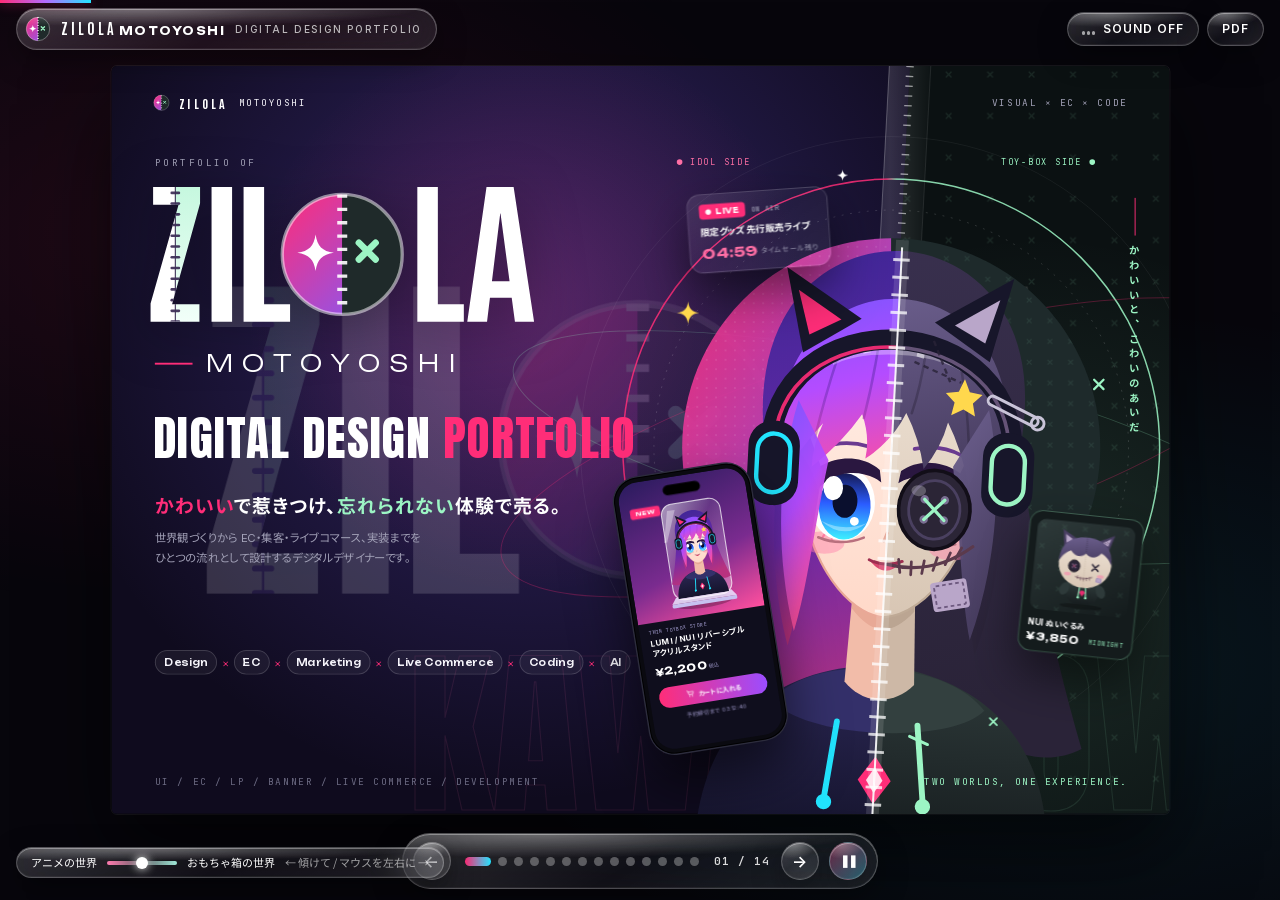
==== index.html @ fa9a13a1 "Publish portfolio site" ====
<!doctype html><html lang="ja"><head><meta charset="utf-8">
<meta name="viewport" content="width=device-width,initial-scale=1,viewport-fit=cover">
<title>ZILOLA MOTOYOSHI — DIGITAL DESIGN PORTFOLIO</title>
<meta name="description" content="ZILOLA MOTOYOSHI — Design × EC × Marketing × Live Commerce × Coding × AI">
<meta name="theme-color" content="#07060c">
<link rel="icon" href="data:image/svg+xml,%3Csvg xmlns='http://www.w3.org/2000/svg' viewBox='0 0 32 32'%3E%3Crect width='32' height='32' rx='8' fill='%2307060c'/%3E%3Cpath d='M0 32L32 0V32Z' fill='%2322e4ff' opacity='.5'/%3E%3Ccircle cx='16' cy='16' r='7' fill='%23ff2d78'/%3E%3C/svg%3E">
<link rel="stylesheet" href="pages.css"><link rel="stylesheet" href="app.css">
</head><body><svg width="0" height="0" style="position:absolute;width:0;height:0" aria-hidden="true">
<defs>
  <linearGradient id="gHair" x1="0" y1="0" x2=".35" y2="1"><stop offset="0" stop-color="#7A55FF"/><stop offset=".5" stop-color="#B44CFF"/><stop offset="1" stop-color="#FF4F9E"/></linearGradient>
  <linearGradient id="gHairDark" x1="0" y1="0" x2=".2" y2="1"><stop offset="0" stop-color="#3B2595"/><stop offset=".6" stop-color="#6A2AA8"/><stop offset="1" stop-color="#B8327F"/></linearGradient>
  <linearGradient id="gHairB" x1="0" y1="0" x2=".35" y2="1"><stop offset="0" stop-color="#1FD6FF"/><stop offset=".55" stop-color="#2E8BFF"/><stop offset="1" stop-color="#5B4CFF"/></linearGradient>
  <linearGradient id="gHairBDark" x1="0" y1="0" x2=".2" y2="1"><stop offset="0" stop-color="#0E5C9E"/><stop offset=".6" stop-color="#1E3F9E"/><stop offset="1" stop-color="#3A2B8F"/></linearGradient>
  <linearGradient id="gSkin" x1="0" y1="0" x2="0" y2="1"><stop offset="0" stop-color="#FFF0E8"/><stop offset="1" stop-color="#FFD9C9"/></linearGradient>
  <linearGradient id="gIris" x1="0" y1="0" x2="0" y2="1"><stop offset="0" stop-color="#151A55"/><stop offset=".45" stop-color="#2B5CFF"/><stop offset="1" stop-color="#3CF0FF"/></linearGradient>
  <linearGradient id="gIrisB" x1="0" y1="0" x2="0" y2="1"><stop offset="0" stop-color="#4A0F3A"/><stop offset=".45" stop-color="#E0287A"/><stop offset="1" stop-color="#FFB0D0"/></linearGradient>
  <linearGradient id="gHood" x1="0" y1="0" x2="0" y2="1"><stop offset="0" stop-color="#2C2856"/><stop offset="1" stop-color="#15142C"/></linearGradient>
  <linearGradient id="gHoodB" x1="0" y1="0" x2="0" y2="1"><stop offset="0" stop-color="#F4F2FF"/><stop offset="1" stop-color="#C9C4EC"/></linearGradient>
  <linearGradient id="gPC" x1="0" y1="0" x2="1" y2="1"><stop offset="0" stop-color="#FF2D78"/><stop offset=".5" stop-color="#9B4DFF"/><stop offset="1" stop-color="#22E5FF"/></linearGradient>
  <linearGradient id="gPV" x1="0" y1="0" x2="1" y2="1"><stop offset="0" stop-color="#FF2D78"/><stop offset="1" stop-color="#7B5CFF"/></linearGradient>
  <linearGradient id="gAcryl" x1="0" y1="0" x2="1" y2="1"><stop offset="0" stop-color="#ffffff" stop-opacity=".55"/><stop offset=".45" stop-color="#ffffff" stop-opacity=".08"/><stop offset="1" stop-color="#ffffff" stop-opacity=".3"/></linearGradient>
  <radialGradient id="gGlowP"><stop offset="0" stop-color="#FF2D78" stop-opacity=".9"/><stop offset="1" stop-color="#FF2D78" stop-opacity="0"/></radialGradient>
  <radialGradient id="gGlowC"><stop offset="0" stop-color="#22E5FF" stop-opacity=".8"/><stop offset="1" stop-color="#22E5FF" stop-opacity="0"/></radialGradient>
  <radialGradient id="gGlowV"><stop offset="0" stop-color="#7B5CFF" stop-opacity=".9"/><stop offset="1" stop-color="#7B5CFF" stop-opacity="0"/></radialGradient>
  <radialGradient id="gPipo" cx=".35" cy=".3" r=".8"><stop offset="0" stop-color="#FFFFFF"/><stop offset=".6" stop-color="#E9E4FF"/><stop offset="1" stop-color="#B7AEF0"/></radialGradient>
  <pattern id="ptGrid" width="40" height="40" patternUnits="userSpaceOnUse"><path d="M40 0H0V40" fill="none" stroke="#fff" stroke-opacity=".05" stroke-width="1"/></pattern>
  <pattern id="ptDots" width="10" height="10" patternUnits="userSpaceOnUse"><circle cx="2" cy="2" r="1.1" fill="#fff" fill-opacity=".18"/></pattern>
  <pattern id="ptDotsP" width="9" height="9" patternUnits="userSpaceOnUse"><circle cx="2" cy="2" r="1.3" fill="#FF2D78" fill-opacity=".55"/></pattern>
  <pattern id="ptStripe" width="10" height="10" patternUnits="userSpaceOnUse" patternTransform="rotate(45)"><rect width="4" height="10" fill="#FFD84D" fill-opacity=".08"/></pattern>

  <linearGradient id="gHairP" x1="0" y1="0" x2=".3" y2="1"><stop offset="0" stop-color="#6E6190"/><stop offset="1" stop-color="#4A3F63"/></linearGradient>
  <linearGradient id="gHairPD" x1="0" y1="0" x2=".2" y2="1"><stop offset="0" stop-color="#3A3150"/><stop offset="1" stop-color="#2A2338"/></linearGradient>
  <linearGradient id="gSkinP" x1="0" y1="0" x2="0" y2="1"><stop offset="0" stop-color="#EFE3D6"/><stop offset="1" stop-color="#D8C6B4"/></linearGradient>
  <linearGradient id="gHoodP" x1="0" y1="0" x2="0" y2="1"><stop offset="0" stop-color="#2E3A3A"/><stop offset="1" stop-color="#171D1F"/></linearGradient>
  <linearGradient id="gBox" x1="0" y1="0" x2="1" y2="1"><stop offset="0" stop-color="#1C2A2B"/><stop offset="1" stop-color="#0E1213"/></linearGradient>
  <linearGradient id="gMint" x1="0" y1="0" x2="1" y2="1"><stop offset="0" stop-color="#9CF5C4"/><stop offset="1" stop-color="#22E5FF"/></linearGradient>
  <linearGradient id="gGlass" x1="0" y1="0" x2="1" y2="0"><stop offset="0" stop-color="#fff" stop-opacity=".02"/><stop offset=".45" stop-color="#fff" stop-opacity=".14"/><stop offset=".55" stop-color="#fff" stop-opacity=".2"/><stop offset="1" stop-color="#fff" stop-opacity=".03"/></linearGradient>
  <radialGradient id="gGlowM"><stop offset="0" stop-color="#9CF5C4" stop-opacity=".7"/><stop offset="1" stop-color="#9CF5C4" stop-opacity="0"/></radialGradient>
  <pattern id="ptStitch" width="22" height="22" patternUnits="userSpaceOnUse"><path d="M4 4l5 5M9 4l-5 5" stroke="#9CF5C4" stroke-opacity=".09" stroke-width="1.2"/></pattern>
  <pattern id="ptStitchL" width="44" height="44" patternUnits="userSpaceOnUse"><path d="M6 6l6 6M12 6l-6 6" stroke="#9CF5C4" stroke-opacity=".1" stroke-width="1.3"/></pattern>
  <pattern id="ptHeart" width="26" height="26" patternUnits="userSpaceOnUse"><path d="M13 19s-5-3.2-5-6.8A2.7 2.7 0 0 1 13 10.5a2.7 2.7 0 0 1 5 1.7C18 15.8 13 19 13 19z" fill="#FF6FA5" fill-opacity=".12"/></pattern>
  <clipPath id="cpL"><rect x="-10" y="-10" width="160" height="380"/></clipPath>
  <clipPath id="cpR"><rect x="150" y="-10" width="160" height="380"/></clipPath>
</defs>

<!-- ORIGINAL CHARACTER: LUMI (bust) -->
<symbol id="lumi" viewBox="0 0 300 360">
  <path fill="var(--hairD,url(#gHairDark))" d="M80,140 C70,66 114,36 150,36 C186,36 230,66 220,140 C230,198 244,250 262,302 C242,314 214,306 204,288 L96,288 C86,306 58,314 38,302 C56,250 70,198 80,140Z"/>
  <path fill="var(--hood,url(#gHood))" d="M54,360 C56,300 92,266 150,262 C208,266 244,300 246,360Z"/>
  <path fill="var(--hood2,#34306A)" d="M92,284 C110,304 190,304 208,284 C198,272 178,264 150,264 C122,264 102,272 92,284Z"/>
  <path fill="var(--neck,#F2BCA9)" d="M133,222 L167,222 L169,272 C158,284 142,284 131,272Z"/>
  <path fill="var(--neck2,#E8A996)" d="M133,232 C145,246 155,246 167,232 L167,226 L133,226Z"/>
  <path stroke="var(--acc,#22E5FF)" stroke-width="3.2" stroke-linecap="round" fill="none" d="M128,294 L123,336 M172,294 L177,336"/>
  <circle cx="123" cy="338" r="4.2" fill="var(--acc,#22E5FF)"/><circle cx="177" cy="338" r="4.2" fill="var(--acc,#22E5FF)"/>
  <path d="M150,312 l9,13 -9,13 -9,-13z" fill="#FF2D78"/><path d="M150,318 l4.5,7 -4.5,7 -4.5,-7z" fill="#fff" opacity=".85"/>
  <path fill="var(--skin,url(#gSkin))" stroke="var(--skinl,#E9A897)" stroke-width="1.2" d="M98,138 C98,196 126,234 150,236 C174,234 202,196 202,138 C202,98 180,78 150,78 C120,78 98,98 98,138Z"/>
  <ellipse cx="115" cy="197" rx="12" ry="6" fill="#FF7FA8" opacity=".45"/>
  <ellipse cx="185" cy="197" rx="12" ry="6" fill="#FF7FA8" opacity=".45"/>
  <path d="M115 194 l3 -5 M120 195 l3 -5 M180 194 l3 -5 M185 195 l3 -5" stroke="#FF5A8E" stroke-width="1.2" stroke-linecap="round" opacity=".6"/>
  <g id="lumiEye" transform="translate(125 175) scale(1.13) translate(-125 -175)">
    <ellipse cx="125" cy="175" rx="15.5" ry="18" fill="#fff"/>
    <ellipse cx="126" cy="176.5" rx="12.5" ry="16" fill="var(--iris,url(#gIris))"/>
    <ellipse cx="126" cy="174" rx="6" ry="8" fill="#0A0F2E"/>
    <path d="M115,184 Q126,193 137,184 Q126,189 115,184Z" fill="#fff" opacity=".35"/>
    <path fill="#2A1740" d="M105,168 C111,153 131,149 142,158 L143,164 C133,157 117,159 110,173 Z"/>
    <path fill="#2A1740" d="M108,167 L99,160 L104,170 Z"/>
    <path d="M114,192 Q125,196 136,191" stroke="#B9707E" stroke-width="1.2" fill="none" stroke-linecap="round"/>
    <path d="M113,149 Q124,144 136,147" stroke="#6A3A90" stroke-width="1.8" fill="none" stroke-linecap="round"/>
  </g>
  <use href="#lumiEye" transform="translate(300,0) scale(-1,1)"/>
  <ellipse cx="119.4" cy="167" rx="5.3" ry="6.6" fill="#fff"/><circle cx="131.8" cy="184.5" r="2.4" fill="#fff"/>
  <ellipse cx="169.4" cy="167" rx="5.3" ry="6.6" fill="#fff"/><circle cx="181.8" cy="184.5" r="2.4" fill="#fff"/>
  <path d="M150,190 l-1.6,4.5" stroke="#E2A08F" stroke-width="1.6" stroke-linecap="round"/>
  <path d="M141,205 Q150,216 159,205 Q150,209 141,205Z" fill="#D9486E"/>
  <path d="M141,205 Q150,209 159,205" stroke="#9E2E50" stroke-width="1.6" fill="none" stroke-linecap="round"/>
  <path fill="var(--hairD,url(#gHairDark))" d="M96,118 C84,160 86,214 99,254 C105,228 109,194 113,158 Z"/>
  <path fill="var(--hairD,url(#gHairDark))" d="M204,118 C216,160 214,214 201,254 C195,228 191,194 187,158 Z"/>
  <path fill="var(--hair,url(#gHair))" d="M91,164 C78,98 112,63 150,62 C190,62 224,98 209,164 Q204,146 198,136 Q199,150 193,162 Q188,142 180,128 Q177,142 168,154 Q165,138 157,124 Q150,140 136,150 Q138,138 133,126 Q123,142 107,156 Q107,144 112,132 Q100,146 91,164Z"/>
  <path d="M118,96 Q112,118 108,140 M140,88 Q138,108 134,128 M166,90 Q164,110 160,124 M186,100 Q190,118 192,140" stroke="var(--hairD,url(#gHairDark))" stroke-width="1.4" fill="none" opacity=".45" stroke-linecap="round"/>
  <path fill="var(--hair,url(#gHair))" d="M98,120 C88,160 90,206 102,246 C108,222 110,190 116,152 Z" opacity=".95"/>
  <path fill="var(--hair,url(#gHair))" d="M202,120 C212,160 210,206 198,246 C192,222 190,190 184,152 Z" opacity=".95"/>
  <path fill="#fff" opacity=".32" d="M112,92 C128,80 172,80 190,94 L186,100 C170,90 132,90 116,100Z"/>
  <path fill="#fff" opacity=".5" d="M130,86 l4,-2 2,8 -4,1z M162,85 l4,1 -1,8 -4,-1z"/>
  <path d="M84,152 C78,62 222,62 216,152" stroke="#17162A" stroke-width="11" fill="none" stroke-linecap="round"/>
  <path d="M86,150 C81,68 219,68 214,150" stroke="var(--band,#FF2D78)" stroke-width="2" fill="none" opacity=".9"/>
  <path d="M99,94 L88,48 L130,74 Z" fill="#17162A"/><path d="M102,84 L95,60 L119,75 Z" fill="var(--ear,#FF2D78)"/>
  <path d="M201,94 L212,48 L170,74 Z" fill="#17162A"/><path d="M198,84 L205,60 L181,75 Z" fill="var(--ear,#FF2D78)"/>
  <rect x="72" y="132" width="28" height="46" rx="13" fill="#17162A"/><rect x="77" y="139" width="18" height="32" rx="9" fill="none" stroke="var(--acc,#22E5FF)" stroke-width="2.4"/>
  <rect x="200" y="132" width="28" height="46" rx="13" fill="#17162A"/><rect x="205" y="139" width="18" height="32" rx="9" fill="none" stroke="var(--acc,#22E5FF)" stroke-width="2.4"/>
  <path d="M188,104 l3,7 7,1 -5,5 1.5,7 -6.5,-3.5 -6.5,3.5 1.5,-7 -5,-5 7,-1z" fill="#FFD84D"/>
</symbol>


<!-- TWO-FACED BRAND CHARACTER: idol half / plush half -->
<symbol id="plushbits" viewBox="0 0 300 360">
  <ellipse cx="175" cy="176" rx="19.5" ry="21.5" fill="#2B2536" stroke="#120E18" stroke-width="2"/>
  <ellipse cx="175" cy="176" rx="14" ry="16" fill="none" stroke="#4A4060" stroke-width="1.5"/>
  <circle cx="169.5" cy="170.5" r="2.3" fill="#7A6E92"/><circle cx="180.5" cy="170.5" r="2.3" fill="#7A6E92"/><circle cx="169.5" cy="181.5" r="2.3" fill="#7A6E92"/><circle cx="180.5" cy="181.5" r="2.3" fill="#7A6E92"/>
  <path d="M169.5,170.5 L180.5,181.5 M180.5,170.5 L169.5,181.5" stroke="#9CF5C4" stroke-width="1.8" stroke-linecap="round"/>
  <ellipse cx="166" cy="166" rx="4" ry="3" fill="#fff" opacity=".25"/>
  <path d="M151,207 Q176,212 197,195" stroke="#5B3A4C" stroke-width="1.8" fill="none" stroke-linecap="round"/>
  <path d="M157,204 l1,7 M164,205 l0,7 M171,204 l-1,7 M178,202 l-2,7 M185,199 l-2.5,6.5 M191,196 l-3,6" stroke="#5B3A4C" stroke-width="1.5" stroke-linecap="round"/>
  <g transform="rotate(-12 186 222)"><rect x="176" y="214" width="20" height="16" rx="2" fill="#B9A6C9"/><rect x="178" y="216" width="16" height="12" rx="1" fill="none" stroke="#6E5A80" stroke-width="1" stroke-dasharray="2 1.6"/></g>
  <path d="M160,96 l26,10 M170,84 l10,22" stroke="#2A2338" stroke-width="1.3" stroke-dasharray="3 2.4" opacity=".8"/>
  
  <g transform="rotate(24 214 120)"><rect x="200" y="117" width="30" height="5" rx="2.5" fill="none" stroke="#C9C4D8" stroke-width="1.6"/><circle cx="230" cy="119.5" r="3.5" fill="none" stroke="#C9C4D8" stroke-width="1.6"/></g>
  <path d="M168,300 l10,4 M172,296 l2,12" stroke="#9CF5C4" stroke-width="1.6" stroke-linecap="round"/>
</symbol>
<symbol id="twin" viewBox="0 0 300 360">
  <g clip-path="url(#cpL)"><use href="#lumi" width="300" height="360"/></g>
  <g clip-path="url(#cpR)"><use href="#lumi" width="300" height="360" style="--hair:url(#gHairP);--hairD:url(#gHairPD);--skin:url(#gSkinP);--skinl:#BFAA96;--iris:#2b2536;--acc:#9CF5C4;--hood:url(#gHoodP);--hood2:#33403F;--neck:#CDB8A6;--neck2:#BBA592;--ear:#B9A6C9;--band:#6E5A80;--pin:#C9C4D8"/><use href="#plushbits" width="300" height="360"/></g>
  <rect x="146.5" y="30" width="7" height="330" fill="#fff" opacity=".12"/>
  <path d="M150,34 V360" stroke="#fff" stroke-width="1.1" opacity=".9"/>
  <path d="M150,40 V356" stroke="#fff" stroke-width="9" stroke-dasharray="1.6 8" opacity=".75"/>
</symbol>

<!-- NUI: haunted plush double -->
<symbol id="nui" viewBox="0 0 200 220">
  <ellipse cx="100" cy="212" rx="56" ry="7" fill="#000" opacity=".28"/>
  <path d="M58,150 C50,190 64,206 100,206 C136,206 150,190 142,150Z" fill="url(#gHoodP)"/>
  <path d="M92,160 l-2,26 M108,160 l2,26" stroke="#9CF5C4" stroke-width="3" stroke-linecap="round"/>
  <circle cx="90" cy="188" r="3.2" fill="#9CF5C4"/><circle cx="110" cy="188" r="3.2" fill="#9CF5C4"/>
  <ellipse cx="52" cy="168" rx="12" ry="18" fill="#2E3A3A" transform="rotate(25 52 168)"/><ellipse cx="148" cy="168" rx="12" ry="18" fill="#2E3A3A" transform="rotate(-25 148 168)"/>
  <path d="M40,56 L34,12 L76,36Z" fill="#4A3F63"/><path d="M45,46 L42,24 L64,38Z" fill="#B9A6C9"/>
  <path d="M160,56 L172,16 L130,36Z" fill="#4A3F63"/><path d="M156,46 L163,26 L141,38Z" fill="#B9A6C9"/>
  <path d="M150,30 l8,10 M144,36 l10,4" stroke="#2A2338" stroke-width="1.4" stroke-dasharray="2.5 2"/>
  <ellipse cx="100" cy="98" rx="70" ry="64" fill="url(#gSkinP)"/>
  <path d="M30,96 C30,40 70,28 100,28 C130,28 170,40 170,96 C160,76 150,70 140,66 C130,80 112,84 100,70 C88,84 70,80 60,66 C50,70 40,76 30,96Z" fill="url(#gHairP)"/>
  <path d="M100,30 V70" stroke="#2A2338" stroke-width="1.5" stroke-dasharray="3 2.5" opacity=".7"/>
  <path d="M100,72 V162" stroke="#BFAA96" stroke-width="1.2" stroke-dasharray="3 3"/>
  <ellipse cx="72" cy="106" rx="15" ry="16" fill="#2B2536" stroke="#120E18" stroke-width="2"/><circle cx="68" cy="102" r="2" fill="#7A6E92"/><circle cx="76" cy="102" r="2" fill="#7A6E92"/><circle cx="68" cy="110" r="2" fill="#7A6E92"/><circle cx="76" cy="110" r="2" fill="#7A6E92"/><path d="M68,102 L76,110 M76,102 L68,110" stroke="#FF6FA5" stroke-width="1.6"/>
  <path d="M120,98 l16,16 M136,98 l-16,16" stroke="#2B2536" stroke-width="4.5" stroke-linecap="round"/>
  <path d="M78,134 Q100,142 122,132" stroke="#5B3A4C" stroke-width="1.8" fill="none" stroke-linecap="round"/>
  <path d="M84,131 l0,8 M92,134 l0,8 M100,135 l0,8 M108,134 l0,8 M116,132 l0,8" stroke="#5B3A4C" stroke-width="1.5" stroke-linecap="round"/>
  <ellipse cx="56" cy="128" rx="9" ry="5" fill="#FF6FA5" opacity=".45"/><ellipse cx="144" cy="128" rx="9" ry="5" fill="#FF6FA5" opacity=".45"/>
  <g transform="rotate(10 140 140)"><rect x="132" y="132" width="16" height="13" rx="2" fill="#B9A6C9"/><rect x="134" y="134" width="12" height="9" fill="none" stroke="#6E5A80" stroke-dasharray="2 1.5"/></g>
  <path d="M100,176 m-7,0 a7,7 0 0 1 14,0 l-7,9z" fill="#FF2D78" opacity=".9"/>
</symbol>

<!-- personal monogram: split-face mark -->
<symbol id="wm-zilola" viewBox="-40 -30.0 5086 1820">
  <defs><clipPath id="wmZl"><rect x="-200" y="-400" width="523.0" height="2560"/></clipPath>
  <clipPath id="wmZr"><rect x="323.0" y="-400" width="646" height="2560"/></clipPath>
  <clipPath id="wmZs"><path d="M63 0V238L428 1529H96V1760H709V1543L344 231H701V0Z" transform="translate(-63 1760) scale(1 -1)"/></clipPath>
  <linearGradient id="wmZg" x1="0" y1="0" x2="0" y2="1"><stop offset="0" stop-color="#F2FFF9"/><stop offset="1" stop-color="#C6F8DF"/></linearGradient></defs>
  <g clip-path="url(#wmZl)"><path d="M63 0V238L428 1529H96V1760H709V1543L344 231H701V0Z" transform="translate(-63 1760) scale(1 -1)" fill="#fff" /></g>
  <g clip-path="url(#wmZr)"><path d="M63 0V238L428 1529H96V1760H709V1543L344 231H701V0Z" transform="translate(-63 1760) scale(1 -1)" fill="url(#wmZg)" /></g>
  <g clip-path="url(#wmZs)" fill="#2A1846" opacity=".85"><rect x="259.0" y="60" width="128" height="34" rx="17"/><rect x="259.0" y="200" width="128" height="34" rx="17"/><rect x="259.0" y="340" width="128" height="34" rx="17"/><rect x="259.0" y="480" width="128" height="34" rx="17"/><rect x="259.0" y="620" width="128" height="34" rx="17"/><rect x="259.0" y="760" width="128" height="34" rx="17"/><rect x="259.0" y="900" width="128" height="34" rx="17"/><rect x="259.0" y="1040" width="128" height="34" rx="17"/><rect x="259.0" y="1180" width="128" height="34" rx="17"/><rect x="259.0" y="1320" width="128" height="34" rx="17"/><rect x="259.0" y="1460" width="128" height="34" rx="17"/><rect x="259.0" y="1600" width="128" height="34" rx="17"/><rect x="259.0" y="1740" width="128" height="34" rx="17"/><rect x="316.0" y="0" width="14" height="1760"/></g>
  <path d="M138 0V1760H406V0Z" transform="translate(658 1760) scale(1 -1)" fill="#fff" /><path d="M132 0V1760H400V228H739V0Z" transform="translate(1082 1760) scale(1 -1)" fill="#fff" />
  <use href="#zm" x="1632" y="10.0" width="1740" height="1740"/>
  <path d="M132 0V1760H400V228H739V0Z" transform="translate(3350 1760) scale(1 -1)" fill="#fff" /><path d="M28 0 279 1760H633L900 0H650L608 314H324L286 0ZM350 529H580L462 1413H458Z" transform="translate(4106 1760) scale(1 -1)" fill="#fff" />
</symbol>
<symbol id="zm" viewBox="0 0 40 40">
  <defs><clipPath id="cpJL"><rect width="20" height="40"/></clipPath><clipPath id="cpJR"><rect x="20" width="20" height="40"/></clipPath></defs>
  <circle cx="20" cy="20" r="18" fill="url(#gPV)" clip-path="url(#cpJL)"/>
  <circle cx="20" cy="20" r="18" fill="#1F2A2A" clip-path="url(#cpJR)"/>
  <path d="M12 14 C12.5 17.5 14 19 17.5 19.5 C14 20 12.5 21.5 12 25 C11.5 21.5 10 20 6.5 19.5 C10 19 11.5 17.5 12 14Z" fill="#fff"/>
  <path d="M25 16.5l5 5M30 16.5l-5 5" stroke="#9CF5C4" stroke-width="2" stroke-linecap="round"/>
  <path d="M20 2V38" stroke="#fff" stroke-width="3" stroke-dasharray="1 3" opacity=".9"/>
  <circle cx="20" cy="20" r="18" fill="none" stroke="#fff" stroke-opacity=".5" stroke-width="1"/>
</symbol>
<symbol id="logo-ttb" viewBox="0 0 32 32">
  <rect x="2" y="2" width="28" height="28" rx="8" fill="#1F2A2A"/>
  <path d="M10 2 H22 L2 22 V10 A8 8 0 0 1 10 2Z M2 22 L22 2 H30 L2 30Z" fill="url(#gPV)"/>
  <path d="M2 2 H30 L2 30Z" fill="url(#gPV)" />
  <path d="M10 7 C10.5 10 12 11.5 15 12 C12 12.5 10.5 14 10 17 C9.5 14 8 12.5 5 12 C8 11.5 9.5 10 10 7Z" fill="#fff"/>
  <path d="M19 19l6 6M25 19l-6 6" stroke="#9CF5C4" stroke-width="2.2" stroke-linecap="round"/>
  <path d="M2 30 L30 2" stroke="#fff" stroke-width="1.2" stroke-dasharray="1.5 2"/>
</symbol>
<!-- MASCOT: PIPO -->
<symbol id="pipo" viewBox="0 0 200 200">
  <ellipse cx="100" cy="188" rx="52" ry="7" fill="#000" opacity=".25"/>
  <path d="M100,30 L100,14" stroke="#B7AEF0" stroke-width="5" stroke-linecap="round"/>
  <path d="M100,2 l4,8 9,1 -7,6 2,9 -8,-5 -8,5 2,-9 -7,-6 9,-1z" fill="#FFD84D"/>
  <path d="M46,70 L36,34 L74,52Z M154,70 L164,34 L126,52Z" fill="#C9C1F7"/>
  <path d="M48,62 L43,44 L62,54Z M152,62 L157,44 L138,54Z" fill="#FF6FA5"/>
  <circle cx="100" cy="104" r="76" fill="url(#gPipo)"/>
  <rect x="48" y="70" width="104" height="64" rx="30" fill="#1A1838"/>
  <path d="M68,104 q8,-12 16,0" stroke="#22E5FF" stroke-width="6" fill="none" stroke-linecap="round"/>
  <path d="M116,104 q8,-12 16,0" stroke="#22E5FF" stroke-width="6" fill="none" stroke-linecap="round"/>
  <path d="M92,116 q8,6 16,0" stroke="#FF6FA5" stroke-width="4" fill="none" stroke-linecap="round"/>
  <ellipse cx="62" cy="150" rx="10" ry="6" fill="#FF6FA5" opacity=".5"/><ellipse cx="138" cy="150" rx="10" ry="6" fill="#FF6FA5" opacity=".5"/>
  <ellipse cx="72" cy="58" rx="14" ry="7" fill="#fff" opacity=".8" transform="rotate(-25 72 58)"/>
</symbol>


<!-- PRODUCT ART -->
<clipPath id="cpBadge"><circle cx="60" cy="60" r="46"/></clipPath>
<symbol id="prod-acst" viewBox="0 0 120 150">
  <ellipse cx="60" cy="138" rx="38" ry="8" fill="#000" opacity=".25"/>
  <path d="M24,128 h72 l6,8 H18z" fill="#E9E6FF" opacity=".85"/><rect x="18" y="136" width="84" height="5" rx="2" fill="#C7C1F0"/>
  <rect x="22" y="8" width="76" height="124" rx="14" fill="url(#gAcryl)" stroke="#fff" stroke-opacity=".7" stroke-width="1.4"/>
  <svg x="18" y="14" width="84" height="116" viewBox="40 20 220 340"><use href="#lumi" width="300" height="360"/></svg>
  <path d="M30,16 l10,0 -16,40 -4,0z" fill="#fff" opacity=".35"/>
</symbol>
<symbol id="prod-acst2" viewBox="0 0 120 150">
  <ellipse cx="60" cy="138" rx="38" ry="8" fill="#000" opacity=".25"/>
  <path d="M24,128 h72 l6,8 H18z" fill="#E9E6FF" opacity=".85"/><rect x="18" y="136" width="84" height="5" rx="2" fill="#C7C1F0"/>
  <rect x="22" y="8" width="76" height="124" rx="14" fill="url(#gAcryl)" stroke="#fff" stroke-opacity=".7" stroke-width="1.4"/>
  <svg x="18" y="14" width="84" height="116" viewBox="40 20 220 340"><use href="#twin" width="300" height="360"/></svg>
  <path d="M30,16 l10,0 -16,40 -4,0z" fill="#fff" opacity=".35"/>
</symbol>
<symbol id="prod-acst3" viewBox="0 0 120 150">
  <ellipse cx="60" cy="138" rx="38" ry="8" fill="#000" opacity=".25"/>
  <path d="M24,128 h72 l6,8 H18z" fill="#E9E6FF" opacity=".85"/><rect x="18" y="136" width="84" height="5" rx="2" fill="#C7C1F0"/>
  <rect x="22" y="8" width="76" height="124" rx="14" fill="url(#gAcryl)" stroke="#fff" stroke-opacity=".7" stroke-width="1.4"/>
  <svg x="20" y="34" width="80" height="92" viewBox="0 0 200 220"><use href="#nui" width="200" height="220"/></svg>
  <path d="M30,16 l10,0 -16,40 -4,0z" fill="#fff" opacity=".35"/>
</symbol>
<symbol id="prod-badge" viewBox="0 0 120 120">
  <ellipse cx="60" cy="112" rx="36" ry="5" fill="#000" opacity=".22"/>
  <circle cx="60" cy="60" r="50" fill="#E8E4FF"/>
  <circle cx="60" cy="60" r="46" fill="url(#gPV)"/>
  <g clip-path="url(#cpBadge)"><circle cx="60" cy="60" r="46" fill="url(#ptDots)"/><svg x="6" y="10" width="108" height="130" viewBox="60 40 180 216"><use href="#lumi" width="300" height="360"/></svg></g>
  <path d="M24,38 A42,42 0 0 1 60,16" stroke="#fff" stroke-width="5" fill="none" opacity=".55" stroke-linecap="round"/>
</symbol>
<symbol id="prod-tee" viewBox="0 0 120 120">
  <path d="M38,14 L18,22 L6,46 L22,54 L28,46 L28,108 L92,108 L92,46 L98,54 L114,46 L102,22 L82,14 Q60,30 38,14Z" fill="#1E1C34"/>
  <path d="M38,14 Q60,30 82,14" stroke="#FF2D78" stroke-width="3" fill="none"/>
  <circle cx="60" cy="62" r="20" fill="url(#gPV)"/>
  <path d="M60,48 l3.5,8.5 9,.8 -7,5.8 2.2,8.8 -7.7,-4.8 -7.7,4.8 2.2,-8.8 -7,-5.8 9,-.8z" fill="#fff"/>
  <text x="60" y="96" text-anchor="middle" font-family="Unbounded" font-weight="700" font-size="7" fill="#9CF5C4" letter-spacing=".5">TOYBOX</text>
</symbol>
<symbol id="prod-key" viewBox="0 0 120 140">
  <circle cx="60" cy="16" r="10" fill="none" stroke="#D6D3E6" stroke-width="4"/>
  <path d="M60,26 v10" stroke="#D6D3E6" stroke-width="3"/>
  <rect x="22" y="36" width="76" height="88" rx="38" fill="url(#gAcryl)" stroke="#fff" stroke-opacity=".75" stroke-width="1.4"/>
  <svg x="26" y="42" width="68" height="76" viewBox="0 0 200 220"><use href="#nui" width="200" height="220"/></svg>
</symbol>
<symbol id="prod-plush" viewBox="0 0 120 120"><svg x="4" y="2" width="112" height="116" viewBox="0 0 200 220"><use href="#nui" width="200" height="220"/></svg></symbol>
<symbol id="prod-tap" viewBox="0 0 120 150">
  <rect x="18" y="6" width="84" height="5" rx="2.5" fill="#C9B26A"/>
  <path d="M40,8 L60,0 L80,8" stroke="#C9B26A" stroke-width="1.5" fill="none"/>
  <rect x="22" y="10" width="76" height="128" fill="#15122C"/>
  <rect x="22" y="10" width="76" height="128" fill="url(#ptGrid)"/>
  <circle cx="60" cy="64" r="34" fill="url(#gPV)"/>
  <svg x="22" y="22" width="76" height="116" viewBox="20 30 260 330"><use href="#twin" width="300" height="360"/></svg>
  <rect x="18" y="136" width="84" height="5" rx="2.5" fill="#C9B26A"/>
</symbol>
<symbol id="logo-lumina" viewBox="0 0 32 32"><path d="M16 1 C17.6 11 21 14.4 31 16 C21 17.6 17.6 21 16 31 C14.4 21 11 17.6 1 16 C11 14.4 14.4 11 16 1Z" fill="url(#gPC)"/><circle cx="16" cy="16" r="3.4" fill="#fff"/></symbol>
<!-- sparkle -->
<symbol id="spk" viewBox="0 0 40 40"><path d="M20 0 C21.5 13 27 18.5 40 20 C27 21.5 21.5 27 20 40 C18.5 27 13 21.5 0 20 C13 18.5 18.5 13 20 0Z" fill="currentColor"/></symbol>
<symbol id="star5" viewBox="0 0 24 24"><path d="M12 1.5l3.1 6.6 7.2.9-5.3 5 1.4 7.1L12 17.6 5.6 21.1 7 14l-5.3-5 7.2-.9z" fill="currentColor"/></symbol>
<!-- icons -->
<symbol id="i-cart" viewBox="0 0 24 24"><path d="M3 4h2.5l2.2 10.5h10.6L20.5 7H7" fill="none" stroke="currentColor" stroke-width="2" stroke-linecap="round" stroke-linejoin="round"/><circle cx="9.5" cy="19" r="1.6" fill="currentColor"/><circle cx="17" cy="19" r="1.6" fill="currentColor"/></symbol>
<symbol id="i-search" viewBox="0 0 24 24"><circle cx="10.5" cy="10.5" r="6.5" fill="none" stroke="currentColor" stroke-width="2"/><path d="M15.5 15.5L21 21" stroke="currentColor" stroke-width="2" stroke-linecap="round"/></symbol>
<symbol id="i-heart" viewBox="0 0 24 24"><path d="M12 21s-8-5.2-8-11a4.6 4.6 0 0 1 8-3 4.6 4.6 0 0 1 8 3c0 5.8-8 11-8 11z" fill="currentColor"/></symbol>
<symbol id="i-heart-o" viewBox="0 0 24 24"><path d="M12 20s-7.5-4.9-7.5-10.2A4.3 4.3 0 0 1 12 7a4.3 4.3 0 0 1 7.5 2.8C19.5 15.1 12 20 12 20z" fill="none" stroke="currentColor" stroke-width="2"/></symbol>
<symbol id="i-user" viewBox="0 0 24 24"><circle cx="12" cy="8" r="4" fill="none" stroke="currentColor" stroke-width="2"/><path d="M4 21c1.5-4 4.5-6 8-6s6.5 2 8 6" fill="none" stroke="currentColor" stroke-width="2" stroke-linecap="round"/></symbol>
<symbol id="i-home" viewBox="0 0 24 24"><path d="M3 11l9-7 9 7v9a1 1 0 0 1-1 1h-5v-6H9v6H4a1 1 0 0 1-1-1z" fill="currentColor"/></symbol>
<symbol id="i-grid" viewBox="0 0 24 24"><rect x="3" y="3" width="8" height="8" rx="2" fill="currentColor"/><rect x="13" y="3" width="8" height="8" rx="2" fill="currentColor"/><rect x="3" y="13" width="8" height="8" rx="2" fill="currentColor"/><rect x="13" y="13" width="8" height="8" rx="2" fill="currentColor"/></symbol>
<symbol id="i-menu" viewBox="0 0 24 24"><path d="M4 7h16M4 12h16M4 17h16" stroke="currentColor" stroke-width="2" stroke-linecap="round"/></symbol>
<symbol id="i-share" viewBox="0 0 24 24"><circle cx="18" cy="5" r="2.6" fill="currentColor"/><circle cx="6" cy="12" r="2.6" fill="currentColor"/><circle cx="18" cy="19" r="2.6" fill="currentColor"/><path d="M8 11l8-5M8 13l8 5" stroke="currentColor" stroke-width="1.8"/></symbol>
<symbol id="i-gift" viewBox="0 0 24 24"><rect x="3" y="8" width="18" height="4" rx="1" fill="currentColor"/><rect x="5" y="12" width="14" height="9" rx="1" fill="currentColor" opacity=".8"/><path d="M12 8v13M12 8C9 8 7 4 9 3.5S12 8 12 8s1-5 3-4.5S15 8 12 8z" stroke="#fff" stroke-width="1.4" fill="none"/></symbol>
<symbol id="i-chat" viewBox="0 0 24 24"><path d="M4 5h16v11H9l-5 4z" fill="currentColor"/></symbol>
<symbol id="i-bolt" viewBox="0 0 24 24"><path d="M13 2L4 14h7l-1 8 9-12h-7z" fill="currentColor"/></symbol>
<symbol id="i-eye" viewBox="0 0 24 24"><path d="M2 12s3.6-7 10-7 10 7 10 7-3.6 7-10 7S2 12 2 12z" fill="none" stroke="currentColor" stroke-width="2"/><circle cx="12" cy="12" r="3" fill="currentColor"/></symbol>
<symbol id="i-send" viewBox="0 0 24 24"><path d="M3 11l18-8-8 18-2-8z" fill="currentColor"/></symbol>
<symbol id="i-truck" viewBox="0 0 24 24"><path d="M2 6h12v10H2zM14 9h4l4 4v3h-8z" fill="none" stroke="currentColor" stroke-width="1.8" stroke-linejoin="round"/><circle cx="6" cy="18" r="2" fill="currentColor"/><circle cx="18" cy="18" r="2" fill="currentColor"/></symbol>
<symbol id="i-check" viewBox="0 0 24 24"><path d="M5 12.5l4.5 4.5L19 7.5" fill="none" stroke="currentColor" stroke-width="2.6" stroke-linecap="round" stroke-linejoin="round"/></symbol>
<symbol id="i-play" viewBox="0 0 24 24"><path d="M7 4l13 8-13 8z" fill="currentColor"/></symbol>
<symbol id="i-arrow" viewBox="0 0 24 24"><path d="M4 12h15M13 6l6 6-6 6" fill="none" stroke="currentColor" stroke-width="2.2" stroke-linecap="round" stroke-linejoin="round"/></symbol>
<symbol id="i-chart" viewBox="0 0 24 24"><path d="M4 20V10M10 20V4M16 20v-7M22 20H2" stroke="currentColor" stroke-width="2.4" stroke-linecap="round"/></symbol>
<symbol id="i-people" viewBox="0 0 24 24"><circle cx="9" cy="8" r="3.5" fill="currentColor"/><circle cx="17" cy="9" r="2.8" fill="currentColor" opacity=".7"/><path d="M2 20c.8-4 3.6-6 7-6s6.2 2 7 6zM15 14.5c3 0 5.5 1.5 6.5 5.5H17" fill="currentColor"/></symbol>
<symbol id="i-doc" viewBox="0 0 24 24"><path d="M6 2h9l5 5v15H6z" fill="none" stroke="currentColor" stroke-width="2" stroke-linejoin="round"/><path d="M9 12h8M9 16h8M9 8h4" stroke="currentColor" stroke-width="2" stroke-linecap="round"/></symbol>
<symbol id="i-target" viewBox="0 0 24 24"><circle cx="12" cy="12" r="9" fill="none" stroke="currentColor" stroke-width="2"/><circle cx="12" cy="12" r="5" fill="none" stroke="currentColor" stroke-width="2"/><circle cx="12" cy="12" r="1.8" fill="currentColor"/></symbol>
<symbol id="i-bulb" viewBox="0 0 24 24"><path d="M12 2a7 7 0 0 0-4 12.7V18h8v-3.3A7 7 0 0 0 12 2z" fill="none" stroke="currentColor" stroke-width="2"/><path d="M9 21h6" stroke="currentColor" stroke-width="2" stroke-linecap="round"/></symbol>
<symbol id="i-monitor" viewBox="0 0 24 24"><rect x="2" y="3" width="20" height="14" rx="2" fill="none" stroke="currentColor" stroke-width="2"/><path d="M8 21h8M12 17v4M6 13l4-4 3 3 5-5" stroke="currentColor" stroke-width="2" fill="none" stroke-linecap="round" stroke-linejoin="round"/></symbol>
<symbol id="i-code" viewBox="0 0 24 24"><path d="M8 7l-5 5 5 5M16 7l5 5-5 5M14 4l-4 16" fill="none" stroke="currentColor" stroke-width="2" stroke-linecap="round" stroke-linejoin="round"/></symbol>
<symbol id="i-pen" viewBox="0 0 24 24"><path d="M3 21l4-1 12-12-3-3L4 17z M14 6l3 3" fill="none" stroke="currentColor" stroke-width="2" stroke-linejoin="round"/></symbol>
<symbol id="i-server" viewBox="0 0 24 24"><rect x="3" y="3" width="18" height="7" rx="2" fill="none" stroke="currentColor" stroke-width="2"/><rect x="3" y="14" width="18" height="7" rx="2" fill="none" stroke="currentColor" stroke-width="2"/><circle cx="7" cy="6.5" r="1.2" fill="currentColor"/><circle cx="7" cy="17.5" r="1.2" fill="currentColor"/></symbol>
<symbol id="i-mega" viewBox="0 0 24 24"><path d="M3 10v4h3l8 5V5L6 10z" fill="currentColor"/><path d="M17 8.5a5 5 0 0 1 0 7M19.5 6a8.5 8.5 0 0 1 0 12" stroke="currentColor" stroke-width="2" fill="none" stroke-linecap="round"/></symbol>
<symbol id="i-spark" viewBox="0 0 24 24"><path d="M12 2l2.2 6.8L21 11l-6.8 2.2L12 20l-2.2-6.8L3 11l6.8-2.2z" fill="currentColor"/><path d="M19 16l.9 2.1L22 19l-2.1.9L19 22l-.9-2.1L16 19l2.1-.9z" fill="currentColor"/></symbol>
<symbol id="i-mail" viewBox="0 0 24 24"><rect x="2" y="5" width="20" height="14" rx="2" fill="none" stroke="currentColor" stroke-width="2"/><path d="M3 6l9 7 9-7" fill="none" stroke="currentColor" stroke-width="2"/></symbol>
<symbol id="i-link" viewBox="0 0 24 24"><path d="M10 14a5 5 0 0 0 7 0l3-3a5 5 0 0 0-7-7l-1 1M14 10a5 5 0 0 0-7 0l-3 3a5 5 0 0 0 7 7l1-1" fill="none" stroke="currentColor" stroke-width="2" stroke-linecap="round"/></symbol>
<symbol id="i-pin" viewBox="0 0 24 24"><path d="M12 22s7-7 7-12a7 7 0 0 0-14 0c0 5 7 12 7 12z" fill="none" stroke="currentColor" stroke-width="2"/><circle cx="12" cy="10" r="2.5" fill="currentColor"/></symbol>
<symbol id="i-clock" viewBox="0 0 24 24"><circle cx="12" cy="12" r="9" fill="none" stroke="currentColor" stroke-width="2"/><path d="M12 7v5l3 2" stroke="currentColor" stroke-width="2" fill="none" stroke-linecap="round"/></symbol>
</svg>

<!-- ===== p01_cover.html ===== -->

<div id="bgfx" aria-hidden="true"></div><div id="progress"></div>
<header id="top">
  <div id="brand" class="glassui"><svg viewBox="0 0 40 40"><use href="#zm"/></svg><span><b class="zl">ZILOLA</b>MOTOYOSHI</span><small>DIGITAL DESIGN PORTFOLIO</small></div>
  <div id="tools">
    <button id="motion" class="glassui" type="button"><svg width="14" height="14" viewBox="0 0 24 24" fill="none" stroke="#fff" stroke-width="2"><rect x="7" y="2" width="10" height="20" rx="2"/><path d="M3 8c-1 2-1 6 0 8M21 8c1 2 1 6 0 8"/></svg><span>モーションON</span></button>
    <button id="sound" class="glassui" type="button" aria-pressed="false" aria-label="サウンド切替"><span class="eq"><i></i><i></i><i></i></span><span>SOUND OFF</span></button>
    <a id="pdf" class="glassui" href="portfolio.pdf" target="_blank" rel="noopener" style="display:inline-block;text-decoration:none;font:600 12px/1 Inter,sans-serif;letter-spacing:.08em;padding:10px 14px">PDF</a>
  </div>
</header>
<main id="stage" aria-live="polite"><div class="slide" data-i="1" data-kind="other" data-title="Cover" role="group" aria-roledescription="slide" aria-label="1 / 14 Cover"><section class="page cover">
  <svg class="seam-bg" viewBox="0 0 1123 794" preserveAspectRatio="none"><defs><linearGradient id="gSeam2979" x1="0" y1="0" x2="1" y2="0"><stop offset="0" stop-color="#fff" stop-opacity=".01"/><stop offset=".5" stop-color="#fff" stop-opacity=".13"/><stop offset="1" stop-color="#fff" stop-opacity=".01"/></linearGradient></defs><rect width="1123" height="794" fill="#0A0912"/><path d="M0,0 H848.0 L806.0,794 H0Z" fill="#0F0B1E"/><circle cx="443.3" cy="260" r="520" fill="url(#gGlowV)" opacity=".35"/><circle cx="443.3" cy="260" r="300" fill="url(#gGlowP)" opacity=".22"/><path d="M848.0,0 H1123 V794 H806.0Z" fill="#0B1112"/><path d="M848.0,0 H1123 V794 H806.0Z" fill="url(#ptStitchL)"/><circle cx="985.5" cy="560" r="380" fill="url(#gGlowM)" opacity=".16"/><path d="M826.0,0 H870.0 L828.0,794 H784.0Z" fill="url(#gSeam2979)"/><path d="M826.0,0 L784.0,794" stroke="#fff" stroke-opacity=".28" stroke-width="1"/><path d="M870.0,0 L828.0,794" stroke="#fff" stroke-opacity=".1" stroke-width="1"/><path d="M848.0,0 L806.0,794" stroke="#fff" stroke-opacity=".55" stroke-width="8" stroke-dasharray="1.4 9"/></svg>
  <svg style="position:absolute;inset:0" viewBox="0 0 1123 794">
    <defs><linearGradient id="gRing" x1="0" y1="0" x2="1" y2="0"><stop offset=".49" stop-color="#FF2D78"/><stop offset=".51" stop-color="#9CF5C4"/></linearGradient></defs>
    <g transform="translate(828 405)" fill="none">
      <circle r="330" stroke="#fff" stroke-opacity=".06"/>
      <circle r="285" stroke="url(#gRing)" stroke-width="1.6" stroke-opacity=".85"/>
      <circle r="252" stroke="#fff" stroke-opacity=".16" stroke-dasharray="2 7"/>
      <ellipse rx="430" ry="110" stroke="#FF2D78" stroke-opacity=".28" transform="rotate(-16)"/>
      <ellipse rx="410" ry="92" stroke="#9CF5C4" stroke-opacity=".22" transform="rotate(12)"/>
    </g>
    <path d="M828,183 A222,222 0 0 0 828,627Z" fill="url(#gPV)" opacity=".92"/>
    <path d="M828,183 A222,222 0 0 1 828,627Z" fill="#1E2A2B"/>
    <path d="M828,183 A222,222 0 0 1 828,627Z" fill="url(#ptStitch)"/>
    <path d="M828,183 A222,222 0 0 0 828,627Z" fill="url(#ptDots)" opacity=".6"/>
    <text x="804" y="790" text-anchor="end" font-family="Anton" font-size="190" fill="none" stroke="#FF6FA5" stroke-opacity=".1" stroke-width="1.2">KAWAII</text>
    <text x="862" y="790" font-family="Anton" font-size="190" fill="none" stroke="#9CF5C4" stroke-opacity=".1" stroke-width="1.2">KOWAI</text>
  </svg>

  <svg style="position:absolute;left:536px;top:126px;width:584px;height:701px;transform:rotate(3deg);transform-origin:50% 40%;z-index:5" viewBox="0 0 300 360"><use href="#twin" width="300" height="360"/></svg>

  <div class="world idol" style="left:600px;top:96px"><i></i>IDOL SIDE</div>
  <div class="world box" style="left:944px;top:96px">TOY-BOX SIDE<i></i></div>
  <div class="vlabel" style="right:28px;top:140px;color:#9CF5C4">かわいいと、こわいのあいだ</div>

  <!-- phone (idol side) -->
  <div class="phone" style="left:552px;top:428px;width:146px;height:296px;transform:rotate(-9deg);border-radius:26px;padding:5px;z-index:7">
    <div class="scr" style="background:#0F0E1D;border-radius:21px">
      <div class="island" style="width:40px;height:11px;top:8px"></div>
      <div style="position:absolute;left:0;right:0;top:0;height:150px;background:linear-gradient(160deg,#2A1B5E,#7A2B8F 60%,#FF4F9E)"></div>
      <svg style="position:absolute;left:22px;top:22px;width:104px;height:124px"><use href="#prod-acst"/></svg>
      <div style="position:absolute;left:10px;top:28px;font-family:var(--en);font-size:6px;font-weight:700;letter-spacing:.1em;color:#fff;background:#FF2D78;padding:2px 5px;border-radius:3px">NEW</div>
      <div style="position:absolute;left:10px;right:10px;top:156px;color:#fff">
        <div style="font-family:var(--mono);font-size:5.5px;color:#9d97c8;letter-spacing:.12em">TWIN TOYBOX STORE</div>
        <div style="font-size:8.5px;font-weight:700;margin-top:3px;line-height:1.35">LUMI / NUI リバーシブル<br>アクリルスタンド</div>
        <div style="font-family:var(--en);font-size:11px;font-weight:700;margin-top:6px">¥2,200<span style="font-size:5.5px;color:#9d97c8;font-family:var(--jp);font-weight:400"> 税込</span></div>
        <div style="margin-top:10px;height:22px;border-radius:11px;background:linear-gradient(90deg,#FF2D78,#9B4DFF);display:flex;align-items:center;justify-content:center;font-size:7px;font-weight:700;gap:4px"><svg width="9" height="9" style="color:#fff"><use href="#i-cart"/></svg>カートに入れる</div>
        <div style="margin-top:6px;text-align:center;font-size:6px;color:#9d97c8">予約締切まで 03:12:40</div>
      </div>
    </div>
  </div>

  <!-- live chip (idol side) -->
  <div class="cv-card glass" style="left:612px;top:132px;width:150px;padding:10px 12px;transform:rotate(-4deg)">
    <div style="display:flex;align-items:center;gap:6px"><span style="font-family:var(--en);font-size:8px;font-weight:700;background:#FF2D78;color:#fff;padding:3px 6px;border-radius:4px;letter-spacing:.1em">● LIVE</span><span style="font-family:var(--mono);font-size:8px;color:var(--muted)">ON AIR</span></div>
    <div style="font-size:10px;font-weight:700;margin-top:7px;line-height:1.4">限定グッズ 先行販売ライブ</div>
    <div style="display:flex;align-items:center;justify-content:space-between;margin-top:6px"><span style="font-family:var(--en);font-size:15px;font-weight:700;color:var(--pink2)">04:59</span><span style="font-size:7.5px;color:var(--muted)">タイムセール残り</span></div>
  </div>

  <!-- NUI card (box side) -->
  <div class="cv-card" style="left:968px;top:476px;width:122px;padding:8px;transform:rotate(6deg);background:#141B1C;border:1px solid rgba(156,245,196,.3)">
    <div style="height:96px;border-radius:9px;background:linear-gradient(150deg,#2E3A3A,#141B1C);position:relative;overflow:hidden">
      <svg style="position:absolute;inset:0" width="106" height="96"><rect width="106" height="96" fill="url(#ptStitch)"/></svg>
      <svg style="position:absolute;left:14px;top:4px;width:80px;height:88px" viewBox="0 0 200 220"><use href="#nui" width="200" height="220"/></svg>
    </div>
    <div style="font-size:8.5px;font-weight:700;margin-top:7px">NUI ぬいぐるみ</div>
    <div style="display:flex;justify-content:space-between;align-items:center;margin-top:3px"><span style="font-family:var(--en);font-size:11px;font-weight:700">¥3,850</span><span style="font-family:var(--mono);font-size:6.5px;color:#9CF5C4;letter-spacing:.1em">MIDNIGHT</span></div>
  </div>

  <svg style="position:absolute;left:600px;top:250px;width:24px;height:24px;color:#FFD84D;z-index:7"><use href="#spk"/></svg>
  <svg style="position:absolute;left:770px;top:110px;width:12px;height:12px;color:#fff;z-index:7"><use href="#spk"/></svg>
  <svg style="position:absolute;left:1040px;top:330px;width:16px;height:16px;z-index:7" viewBox="0 0 16 16"><path d="M3 3l10 10M13 3L3 13" stroke="#9CF5C4" stroke-width="2.4" stroke-linecap="round"/></svg>
  <svg style="position:absolute;left:930px;top:690px;width:12px;height:12px;z-index:7" viewBox="0 0 16 16"><path d="M3 3l10 10M13 3L3 13" stroke="#9CF5C4" stroke-width="2.4" stroke-linecap="round"/></svg>

  <div class="cv-top"><div class="lg"><svg width="18" height="18"><use href="#zm"/></svg><b class="zl">ZILOLA</b>MOTOYOSHI</div><div>VISUAL × EC × CODE</div></div>

  <div class="kicker" style="position:absolute;left:46px;top:96px;color:var(--muted);letter-spacing:.3em;z-index:6">PORTFOLIO OF</div>
  <svg class="wm" width="414" height="148" role="img" aria-label="ZILOLA"><use href="#wm-zilola" width="414" height="148"/></svg>
  <div class="wm-sub"><i style="width:40px;height:2px;background:var(--pink);display:inline-block"></i><b>MOTOYOSHI</b></div>
  <div class="cv-ttl">DIGITAL DESIGN <span>PORTFOLIO</span></div>
  <div class="cv-tag">
    <h2><em>かわいい</em>で惹きつけ、<u>忘れられない</u>体験で売る。</h2>
    <p>世界観づくりから EC・集客・ライブコマース、実装までを<br>ひとつの流れとして設計するデジタルデザイナーです。</p>
  </div>
  <div class="cv-chips"><span>Design</span><b>×</b><span>EC</span><b>×</b><span>Marketing</span><b>×</b><span>Live Commerce</span><b>×</b><span>Coding</span><b>×</b><span>AI</span></div>
  <div class="cv-foot"><span>UI / EC / LP / BANNER / LIVE COMMERCE / DEVELOPMENT</span><span style="color:#9CF5C4">TWO WORLDS, ONE EXPERIENCE.</span></div>
</section></div>
<div class="slide" data-i="2" data-kind="other" data-title="Profile" role="group" aria-roledescription="slide" aria-label="2 / 14 Profile"><section class="page">
  <header class="ph"><div class="l"><svg class="mk2"><use href="#zm"/></svg><b class="zl">ZILOLA</b>MOTOYOSHI</div><div class="c">PROFILE / OVERVIEW</div><span class="tag sec">PROFILE</span></header>
  <svg class="seam-bg" viewBox="0 0 1123 794" preserveAspectRatio="none"><defs><linearGradient id="gSeam55926" x1="0" y1="0" x2="1" y2="0"><stop offset="0" stop-color="#fff" stop-opacity=".01"/><stop offset=".5" stop-color="#fff" stop-opacity=".13"/><stop offset="1" stop-color="#fff" stop-opacity=".01"/></linearGradient></defs><rect width="1123" height="794" fill="#0A0912"/><path d="M0,0 H440.0 L414.0,794 H0Z" fill="#0F0B1E"/><circle cx="227.70000000000002" cy="260" r="520" fill="url(#gGlowV)" opacity=".35"/><circle cx="227.70000000000002" cy="260" r="300" fill="url(#gGlowP)" opacity=".22"/><path d="M440.0,0 H1123 V794 H414.0Z" fill="#0B1112"/><path d="M440.0,0 H1123 V794 H414.0Z" fill="url(#ptStitchL)"/><circle cx="781.5" cy="560" r="380" fill="url(#gGlowM)" opacity=".16"/><path d="M423.0,0 H457.0 L431.0,794 H397.0Z" fill="url(#gSeam55926)"/><path d="M423.0,0 L397.0,794" stroke="#fff" stroke-opacity=".28" stroke-width="1"/><path d="M457.0,0 L431.0,794" stroke="#fff" stroke-opacity=".1" stroke-width="1"/><path d="M440.0,0 L414.0,794" stroke="#fff" stroke-opacity=".55" stroke-width="8" stroke-dasharray="1.4 9"/></svg>
  <div class="vlabel" style="left:396px;top:560px">わたしについて</div>
  <div class="world idol" style="left:40px;top:60px;display:none"></div>
  <div class="pr-l">
    <div class="kicker">ABOUT / POSITIONING</div>
    <div class="pr-st">デザインを、<br><em>売れる体験</em>まで<br>つなげる。</div>
    <div class="pr-name"><svg width="30" height="30"><use href="#zm"/></svg><span><b class="zl">ZILOLA</b>MOTOYOSHI</span> <small>DIGITAL DESIGNER</small></div>
    <p class="lead" style="margin-top:12px">EC・Webマーケティングやライバー（配信者）運営の現場で培った「売れる」視点を、UI / LP / バナー / 商品ビジュアルのデザインに落とし込みます。HTML/CSS・JavaScript・React による実装や AI ツールの活用まで、企画から改善までを一気通貫で担えることが強みです。</p>
    <div class="pr-str">
      <div><i>01</i><b>世界観をつくる</b><span>キャラクター・IP の魅力を引き出すビジュアル設計</span></div>
      <div><i>02</i><b>売れる導線を引く</b><span>EC・ライブコマースの現場視点で UI / LP を設計</span></div>
      <div><i>03</i><b>つくって検証する</b><span>実装と AI 活用で、スピーディに改善を回す</span></div>
    </div>
  </div>
  <div class="pr-contact">
    <div class="kicker" style="color:var(--pink);margin-bottom:6px">CONTACT</div>
    <div class="row"><svg><use href="#i-mail"/></svg><span>MAIL</span><b class="ph-field">[連絡先メールアドレス]</b></div>
    <div class="row"><svg><use href="#i-link"/></svg><span>PORTFOLIO</span><b class="ph-field">[ポートフォリオURL]</b></div>
    <div class="row"><svg><use href="#i-share"/></svg><span>SNS / GITHUB</span><b class="ph-field">[SNS / GitHub URL]</b></div>
  </div>
  <div class="pr-r">
    <div class="kicker">BUSINESS FLOW</div>
    <div style="display:flex;align-items:baseline;justify-content:space-between;margin-top:8px"><div class="h-en" style="font-size:40px">DESIGN <span style="color:var(--pink)">→</span> 集客 <span style="color:var(--pink)">→</span> 購入</div><div class="note">ひとつの体験として設計する</div></div>
    <div class="flow">
      <div class="fc"><div class="ic" style="background:linear-gradient(135deg,#FF2D78,#B04BFF)"><svg><use href="#i-pen"/></svg></div><div class="no">01</div>
        <h4>DESIGN</h4><h5>デザイン</h5><p>世界観と情報設計で「欲しい」の第一印象をつくる。</p>
        <ul><li>UI / Web</li><li>LP</li><li>バナー</li><li>商品ビジュアル</li><li>SNSクリエイティブ</li></ul></div>
      <div class="fc"><div class="ic" style="background:linear-gradient(135deg,#B04BFF,#4E7BFF)"><svg><use href="#i-mega"/></svg></div><div class="no">02</div>
        <h4>ATTRACT</h4><h5>集客</h5><p>届けたい人に、最適なチャネルとタイミングで届ける。</p>
        <ul><li>SNS / Web広告</li><li>SEO</li><li>ライブコマース</li><li>ライバー運営</li></ul></div>
      <div class="fc"><div class="ic" style="background:linear-gradient(135deg,#4E7BFF,#22E5FF)"><svg><use href="#i-cart"/></svg></div><div class="no">03</div>
        <h4>CONVERT</h4><h5>購入</h5><p>迷わせない導線と再訪の仕組みで、購入と継続につなげる。</p>
        <ul><li>EC導線</li><li>CVR改善</li><li>CRM</li><li>分析・改善</li></ul></div>
      <div class="farr" style="left:calc(33.33% - 22px)"><svg><use href="#i-arrow"/></svg></div>
      <div class="farr" style="left:calc(66.66% - 13px)"><svg><use href="#i-arrow"/></svg></div>
      <svg style="position:absolute;left:0;top:268px;width:100%;height:34px" viewBox="0 0 635 34" preserveAspectRatio="none"><path d="M530,2 V18 Q530,28 520,28 H115 Q105,28 105,18 V6" fill="none" stroke="#FF2D78" stroke-width="1.4" stroke-dasharray="4 4"/><path d="M100,10 L105,2 L110,10" fill="none" stroke="#FF2D78" stroke-width="1.4"/></svg>
      <div style="position:absolute;left:50%;top:288px;transform:translateX(-50%);background:#0B1112;padding:0 10px;font-family:var(--mono);font-size:9.5px;letter-spacing:.14em;color:var(--pink);white-space:nowrap">ANALYZE &amp; IMPROVE ／ 分析・改善のループ</div>
    </div>
    <div class="found"><b>&lt;/&gt; CODING × AI</b><span>HTML/CSS・JS/TS・React による実装と AI 活用で、制作と改善のスピードを底上げ</span></div>
    <div class="kicker" style="margin-top:34px">CONTENTS</div>
    <div class="toc" style="margin-top:8px">
      <div><i>03</i><em style="background:var(--cyan)"></em>Anime / Game EC Site</div>
      <div><i>04</i><em style="background:var(--cyan)"></em>Goods Product Page</div>
      <div><i>05</i><em style="background:var(--cyan)"></em>Campaign LP</div>
      <div><i>06</i><em style="background:var(--cyan)"></em>Ad Banner Set</div>
      <div><i>07</i><em style="background:var(--cyan)"></em>Live Commerce UI</div>
      <div><i>08</i><em style="background:var(--pink)"></em>Liver Operations</div>
      <div><i>10</i><em style="background:var(--pink)"></em>Cosmetics EC</div>
      <div><i>11</i><em style="background:var(--pink)"></em>Funnel Operations</div>
      <div><i>12</i><em style="background:var(--cyan)"></em>Development</div>
      <div><i>13</i><em style="background:var(--dim)"></em>Skills</div>
      <div style="grid-column:span 2;color:var(--muted);font-size:10px"><em style="background:var(--cyan)"></em>CONCEPT WORK（自主制作）　<em style="background:var(--pink)"></em>PROJECT / EXPERIENCE（実務）</div>
    </div>
  </div>
  <footer class="pf"><span>DIGITAL DESIGN PORTFOLIO</span><span class="bar"></span><span class="pn"><b>02</b> / 14</span></footer>
</section></div>
<div class="slide" data-i="3" data-kind="concept" data-title="Anime / Game EC" role="group" aria-roledescription="slide" aria-label="3 / 14 Anime / Game EC"><section class="page">
  <svg class="seam-bg" viewBox="0 0 1123 794" preserveAspectRatio="none"><defs><linearGradient id="gSeam26760" x1="0" y1="0" x2="1" y2="0"><stop offset="0" stop-color="#fff" stop-opacity=".01"/><stop offset=".5" stop-color="#fff" stop-opacity=".13"/><stop offset="1" stop-color="#fff" stop-opacity=".01"/></linearGradient></defs><rect width="1123" height="794" fill="#0A0912"/><path d="M0,0 H760.0 L610.0,794 H0Z" fill="#0F0B1E"/><circle cx="335.5" cy="260" r="520" fill="url(#gGlowV)" opacity=".35"/><circle cx="335.5" cy="260" r="300" fill="url(#gGlowP)" opacity=".22"/><path d="M760.0,0 H1123 V794 H610.0Z" fill="#0B1112"/><path d="M760.0,0 H1123 V794 H610.0Z" fill="url(#ptStitchL)"/><circle cx="941.5" cy="560" r="380" fill="url(#gGlowM)" opacity=".16"/><path d="M742.0,0 H778.0 L628.0,794 H592.0Z" fill="url(#gSeam26760)"/><path d="M742.0,0 L592.0,794" stroke="#fff" stroke-opacity=".28" stroke-width="1"/><path d="M778.0,0 L628.0,794" stroke="#fff" stroke-opacity=".1" stroke-width="1"/><path d="M760.0,0 L610.0,794" stroke="#fff" stroke-opacity=".55" stroke-width="8" stroke-dasharray="1.4 9"/></svg>
  <header class="ph"><div class="l"><svg class="mk2"><use href="#zm"/></svg><b class="zl">ZILOLA</b>MOTOYOSHI</div><div class="c">CONCEPT WORK 01</div><span class="tag concept">CONCEPT WORK</span></header>
  <div class="world idol" style="left:330px;top:66px"><i></i>STAGE SIDE</div><div class="world box" style="left:960px;top:66px">BOX SIDE<i></i></div>
  <div class="vlabel" style="right:16px;top:500px;color:#9CF5C4">公式グッズストア</div>
  <div class="wk-l">
    <div class="num">01</div>
    <div class="h-en">ANIME / GAME<br>EC SITE</div>
    <div class="h-jp">「TWIN TOYBOX」公式グッズストア</div>
    <div class="caption"><b>PURPOSE</b>ファンの熱量を購入につなげる、世界観重視の公式ストア</div>
    <p class="lead">アイドルの LUMI と、その分身のぬいぐるみ NUI が“ふたつの世界”を行き来する架空のゲーム IP「TWIN TOYBOX」。その公式ストアとして、世界観の没入感と「迷わず買える」導線を両立させました。</p>
    <div class="glass" style="margin-top:16px;padding:10px 12px;display:grid;grid-template-columns:1fr 1fr;gap:10px;border-radius:12px">
      <div style="display:flex;gap:8px;align-items:center"><span style="width:40px;height:40px;border-radius:50%;overflow:hidden;background:linear-gradient(160deg,#4A1F87,#FF4F9E);flex:none"><svg width="40" height="40" viewBox="70 50 160 160"><use href="#lumi" width="300" height="360"/></svg></span><div style="font-size:10px;line-height:1.4;color:var(--muted)"><b style="font-family:var(--disp);font-weight:400;font-size:15px;color:#fff;letter-spacing:.04em">LUMI</b><br>アイドル</div></div>
      <div style="display:flex;gap:8px;align-items:center"><span style="width:40px;height:40px;border-radius:50%;overflow:hidden;background:#1E2A2B;flex:none"><svg width="40" height="40" viewBox="20 10 160 160"><use href="#nui" width="200" height="220"/></svg></span><div style="font-size:10px;line-height:1.4;color:var(--muted)"><b style="font-family:var(--disp);font-weight:400;font-size:15px;color:#9CF5C4;letter-spacing:.04em">NUI</b><br>ぬいぐるみ</div></div>
    </div>
    <dl class="meta">
      <dt>TYPE</dt><dd>Concept Work（自主制作）</dd>
      <dt>ROLE</dt><dd>企画 / UI デザイン / AD</dd>
      <dt>TOOLS</dt><dd>HTML / CSS / SVG</dd>
      <dt>DEVICE</dt><dd>PC / Smartphone</dd>
      <dt>COLOR</dt><dd><div class="wk-palette swatches"><span style="background:#0B0A18;border:1px solid #333"></span><span style="background:#FF2D78"></span><span style="background:#9B4DFF"></span><span style="background:#22E5FF"></span><span style="background:#FFD84D"></span></div></dd>
    </dl>
  </div>

  <div class="wk-free" style="position:absolute;left:290px;top:44px;width:793px;height:700px">

    <!-- PC -->
    <div class="browser" style="left:20px;top:106px;width:600px;height:422px">
      <div class="bt"><i></i><i></i><i></i><div class="url">twin-toybox.example / store</div></div>
      <div class="scr" style="width:600px;height:400px"><div class="scale" style="transform:scale(.5)">
        <div class="la">
          <div class="ann"><svg width="14" height="14" style="color:#fff"><use href="#spk"/></svg>MIDNIGHT SWAP 開催中 ｜ 対象グッズ購入で限定特典プレゼント<svg width="14" height="14" style="color:#fff"><use href="#spk"/></svg></div>
          <div class="hd">
            <div class="logo"><svg width="30" height="30"><use href="#logo-ttb"/></svg><div>TWIN TOYBOX<small>OFFICIAL GOODS STORE</small></div></div>
            <nav><b>NEW</b><span>GOODS</span><span>GAME</span><span>COLLAB</span><span>RANKING</span><span>LIVE</span></nav>
            <div class="srch"><svg width="16" height="16" style="color:#7d78a6"><use href="#i-search"/></svg>キャラクター・商品名で検索</div>
            <div class="ico"><svg><use href="#i-heart-o"/></svg><svg><use href="#i-user"/></svg><span style="position:relative"><svg style="width:22px;height:22px;color:#fff"><use href="#i-cart"/></svg><i style="position:absolute;right:-6px;top:-5px;width:16px;height:16px;border-radius:50%;background:#FF2D78;font-style:normal;font-size:10px;font-weight:700;display:flex;align-items:center;justify-content:center">2</i></span></div>
          </div>
          <div class="hero">
            <svg style="position:absolute;inset:0" width="1120" height="370" viewBox="0 0 1120 370">
              <rect width="1120" height="370" fill="url(#ptDots)" opacity=".5"/>
              <circle cx="840" cy="200" r="250" fill="none" stroke="#fff" stroke-opacity=".25"/>
              <circle cx="840" cy="200" r="190" fill="#fff" fill-opacity=".08"/>
              <ellipse cx="840" cy="220" rx="380" ry="80" fill="none" stroke="#22E5FF" stroke-opacity=".6" transform="rotate(-12 840 220)"/>
              <path d="M0,330 Q300,260 560,320 T1120,290 V370 H0Z" fill="#0B0A18" opacity=".35"/>
              <use href="#spk" x="560" y="60" width="26" height="26" style="color:#FFD84D"/>
              <use href="#spk" x="1040" y="90" width="18" height="18" style="color:#fff"/>
              <use href="#spk" x="640" y="250" width="14" height="14" style="color:#22E5FF"/>
            </svg>
            <svg style="position:absolute;left:0;top:0" width="1120" height="326"><path d="M930,0 H1120 V326 H850Z" fill="#1A2526"/><path d="M930,0 H1120 V326 H850Z" fill="url(#ptStitch)"/><path d="M930,0 L850,326" stroke="#fff" stroke-width="10" stroke-dasharray="2 10" opacity=".7"/><path d="M930,0 L850,326" stroke="#fff" stroke-opacity=".6"/></svg>
            <svg style="position:absolute;left:590px;top:6px;width:300px;height:360px" viewBox="0 0 300 360"><use href="#lumi" width="300" height="360"/></svg>
            <svg style="position:absolute;left:880px;top:96px;width:220px;height:242px" viewBox="0 0 200 220"><use href="#nui" width="200" height="220"/></svg>
            <div class="pill">LIMITED EVENT</div>
            <h1>MIDNIGHT<br>SWAP</h1>
            <div class="sub">真夜中、ふたりは入れ替わる。</div>
            <div class="btns"><div class="btn p">特集を見る<svg width="16" height="16" style="color:#2a0f3d"><use href="#i-arrow"/></svg></div><div class="btn g"><svg width="14" height="14" style="color:#fff"><use href="#i-play"/></svg>ライブ配信へ</div></div>
            <div class="dots"><i></i><i></i><i></i><i></i></div>
          </div>
          <div class="cats">
            <div class="cat"><span><svg width="54" height="64"><use href="#prod-acst"/></svg></span>アクスタ</div>
            <div class="cat"><span><svg width="52" height="52"><use href="#prod-badge"/></svg></span>缶バッジ</div>
            <div class="cat"><span><svg width="52" height="52"><use href="#prod-plush"/></svg></span>ぬいぐるみ</div>
            <div class="cat"><span><svg width="50" height="50"><use href="#prod-tee"/></svg></span>アパレル</div>
            <div class="cat"><span><svg width="48" height="58"><use href="#prod-key"/></svg></span>キーホルダー</div>
            <div class="cat"><span><svg width="50" height="62"><use href="#prod-tap"/></svg></span>タペストリー</div>
            <div class="cat"><span style="background:linear-gradient(135deg,#FF2D78,#9B4DFF);border:0"><svg width="26" height="26" style="color:#fff"><use href="#i-gift"/></svg></span>限定セット</div>
          </div>
          <div class="sec"><h3>NEW ARRIVALS</h3><small>新着グッズ</small><a>すべて見る →</a></div>
          <div class="grid">
            <div class="pc"><div class="im" style="background:linear-gradient(160deg,#2A1B5E,#7A2B8F)"><svg class="p"><use href="#prod-acst"/></svg><span class="tg">NEW</span><svg class="hrt"><use href="#i-heart-o"/></svg></div><div class="bd"><div class="nm">LUMI アクリルスタンド Starlight ver.</div><div class="pr">¥1,980</div></div></div>
            <div class="pc"><div class="im" style="background:linear-gradient(160deg,#103B6B,#2E8BFF)"><svg class="p"><use href="#prod-badge"/></svg><span class="tg" style="background:#22E5FF;color:#0B0A18">予約</span><svg class="hrt"><use href="#i-heart-o"/></svg></div><div class="bd"><div class="nm">ランダム缶バッジ 全8種</div><div class="pr">¥550</div></div></div>
            <div class="pc"><div class="im" style="background:linear-gradient(160deg,#22E5FF,#7B5CFF)"><svg class="p"><use href="#prod-plush"/></svg><svg class="hrt"><use href="#i-heart-o"/></svg></div><div class="bd"><div class="nm">NUI ぬいぐるみ M</div><div class="pr">¥3,850</div></div></div>
            <div class="pc"><div class="im" style="background:linear-gradient(160deg,#3A1240,#FF4F9E)"><svg class="p"><use href="#prod-tee"/></svg><span class="tg">NEW</span><svg class="hrt"><use href="#i-heart-o"/></svg></div><div class="bd"><div class="nm">MIDNIGHT SWAP Tシャツ</div><div class="pr">¥4,400</div></div></div>
            <div class="pc"><div class="im" style="background:linear-gradient(160deg,#2C2856,#5B4CFF)"><svg class="p"><use href="#prod-key"/></svg><svg class="hrt"><use href="#i-heart-o"/></svg></div><div class="bd"><div class="nm">NUI アクリルキーホルダー</div><div class="pr">¥880</div></div></div>
            <div class="pc"><div class="im" style="background:linear-gradient(160deg,#1A1145,#C2338F)"><svg class="p"><use href="#prod-tap"/></svg><span class="tg" style="background:#FFD84D;color:#1a1300">限定</span><svg class="hrt"><use href="#i-heart-o"/></svg></div><div class="bd"><div class="nm">B2 タペストリー TWIN</div><div class="pr">¥3,300</div></div></div>
          </div>
        </div>
      </div></div>
    </div>

    <!-- SP 1: Home -->
    <div class="phone" style="left:590px;top:52px;width:200px;height:424px"><div class="island"></div>
      <div class="scr" style="background:#0B0A18"><div class="scale" style="transform:scale(.501)">
        <div class="sp">
          <div class="sb"><span>9:41</span><span class="r"><i style="width:17px;height:10px"></i><i style="width:15px;height:10px;opacity:.8"></i><i style="width:24px;height:11px;border-radius:3px"></i></span></div>
          <div class="top"><svg><use href="#i-menu"/></svg><div class="logo" style="display:flex;align-items:center;gap:7px;font-family:'Unbounded';font-weight:700;font-size:15px"><svg width="22" height="22"><use href="#logo-ttb"/></svg>TWIN TOYBOX</div><svg><use href="#i-cart"/></svg></div>
          <div class="search"><svg width="16" height="16" style="color:#7d78a6"><use href="#i-search"/></svg>キャラクター・商品名で検索</div>
          <div class="tabs"><b>おすすめ</b><span>NEW</span><span>RANKING</span><span>COLLAB</span></div>
          <div style="margin:14px 18px 0;height:300px;border-radius:20px;position:relative;overflow:hidden;background:linear-gradient(160deg,#1A1145,#4A1F87 50%,#FF4F9E)">
            <svg style="position:absolute;inset:0" width="339" height="300"><rect width="339" height="300" fill="url(#ptDots)" opacity=".5"/><circle cx="230" cy="150" r="130" fill="#fff" fill-opacity=".08"/><ellipse cx="200" cy="170" rx="200" ry="44" fill="none" stroke="#22E5FF" stroke-opacity=".6" transform="rotate(-12 200 170)"/><use href="#spk" x="40" y="150" width="18" height="18" style="color:#FFD84D"/></svg>
            <svg style="position:absolute;left:100px;top:34px;width:250px;height:300px" viewBox="0 0 300 360"><use href="#twin" width="300" height="360"/></svg>
            <div style="position:absolute;left:18px;top:20px;font-family:var(--mono);font-size:10px;letter-spacing:.2em;border:1px solid rgba(255,255,255,.5);border-radius:12px;padding:3px 9px">LIMITED</div>
            <div style="position:absolute;left:18px;top:52px;font-family:'Unbounded';font-weight:800;font-size:30px;line-height:1">MID<br>NIGHT<br>SWAP</div>
            <div style="position:absolute;left:18px;bottom:18px;height:38px;padding:0 18px;border-radius:19px;background:#fff;color:#2a0f3d;font-size:13px;font-weight:700;display:flex;align-items:center;gap:6px">特集を見る →</div>
          </div>
          <div style="display:flex;justify-content:center;gap:5px;margin-top:10px"><i style="width:20px;height:6px;border-radius:3px;background:#FF4F9E"></i><i style="width:6px;height:6px;border-radius:3px;background:#3a3660"></i><i style="width:6px;height:6px;border-radius:3px;background:#3a3660"></i></div>
          <div style="display:flex;align-items:baseline;justify-content:space-between;margin:14px 18px 10px"><span style="font-family:'Unbounded';font-weight:700;font-size:17px">RANKING</span><span style="font-size:12px;color:#FF6FA5;font-weight:700">もっと見る</span></div>
          <div style="display:flex;gap:12px;padding-left:18px">
            <div class="pc" style="width:128px;flex:none"><div class="im" style="height:118px;background:linear-gradient(160deg,#2A1B5E,#7A2B8F)"><svg class="p" style="width:96px;height:96px"><use href="#prod-acst"/></svg><span class="tg" style="background:#FFD84D;color:#1a1300;font-size:11px">1</span></div><div class="bd"><div class="nm" style="font-size:12px">LUMI アクスタ</div><div class="pr">¥1,980</div></div></div>
            <div class="pc" style="width:128px;flex:none"><div class="im" style="height:118px;background:linear-gradient(160deg,#22E5FF,#7B5CFF)"><svg class="p" style="width:96px;height:96px"><use href="#prod-plush"/></svg><span class="tg" style="background:#D6D3E6;color:#1a1300;font-size:11px">2</span></div><div class="bd"><div class="nm" style="font-size:12px">NUI ぬいぐるみ</div><div class="pr">¥3,850</div></div></div>
            <div class="pc" style="width:128px;flex:none"><div class="im" style="height:118px;background:linear-gradient(160deg,#103B6B,#2E8BFF)"><svg class="p" style="width:96px;height:96px"><use href="#prod-badge"/></svg></div></div>
          </div>
          <div class="bnav"><div class="on"><svg><use href="#i-home"/></svg>ホーム</div><div><svg><use href="#i-grid"/></svg>カテゴリ</div><div><span class="live">LIVE</span></div><div><svg><use href="#i-heart-o"/></svg>お気に入り</div><div><svg><use href="#i-user"/></svg>マイページ</div></div>
        </div>
      </div></div>
    </div>

    <!-- component strip -->
    <div class="glass" style="position:absolute;left:20px;top:550px;width:440px;height:150px;padding:14px 16px">
      <div style="display:flex;justify-content:space-between;align-items:center"><span class="kicker" style="color:var(--muted)">UI COMPONENTS</span><span style="font-family:var(--mono);font-size:9px;color:var(--dim);letter-spacing:.1em">BUTTON / TAG / CARD / TYPE</span></div>
      <div style="display:flex;gap:16px;margin-top:12px;align-items:flex-start">
        <div style="display:flex;flex-direction:column;gap:8px;width:142px">
          <div style="height:30px;border-radius:15px;background:linear-gradient(90deg,#FF2D78,#9B4DFF);font-size:10.5px;font-weight:700;display:flex;align-items:center;justify-content:center;gap:5px"><svg width="12" height="12" style="color:#fff"><use href="#i-cart"/></svg>カートに入れる</div>
          <div style="height:30px;border-radius:15px;border:1.5px solid rgba(255,255,255,.6);font-size:10.5px;font-weight:700;display:flex;align-items:center;justify-content:center">特集を見る →</div>
          <div style="display:flex;gap:5px"><span style="font-family:var(--en);font-size:8px;font-weight:700;padding:3px 7px;border-radius:4px;background:#FF2D78">NEW</span><span style="font-size:8.5px;font-weight:700;padding:3px 7px;border-radius:4px;background:#22E5FF;color:#0B0A18">予約</span><span style="font-size:8.5px;font-weight:700;padding:3px 7px;border-radius:4px;background:#FFD84D;color:#1a1300">限定</span></div>
        </div>
        <div style="width:96px;border-radius:10px;overflow:hidden;background:#14122A;border:1px solid rgba(255,255,255,.08)"><div style="height:70px;background:linear-gradient(160deg,#2A1B5E,#7A2B8F);display:flex;align-items:center;justify-content:center"><svg width="60" height="66"><use href="#prod-acst"/></svg></div><div style="padding:6px 8px"><div style="font-size:8.5px;font-weight:700">LUMI アクスタ</div><div style="font-family:var(--en);font-size:10px;font-weight:700;margin-top:2px">¥1,980</div></div></div>
        <div style="flex:1">
          <div style="font-family:var(--en);font-weight:800;font-size:30px;line-height:1">Aa<span style="font-family:var(--jp);font-weight:900;margin-left:6px">あア</span></div>
          <div style="font-size:9.5px;color:var(--muted);margin-top:7px;line-height:1.6">Display: Unbounded<br>Text: Noto Sans JP</div>
          <div style="display:flex;gap:4px;margin-top:8px"><i style="width:20px;height:20px;border-radius:5px;background:#0B0A18;border:1px solid #444"></i><i style="width:20px;height:20px;border-radius:5px;background:#FF2D78"></i><i style="width:20px;height:20px;border-radius:5px;background:#9B4DFF"></i><i style="width:20px;height:20px;border-radius:5px;background:#22E5FF"></i><i style="width:20px;height:20px;border-radius:5px;background:#FFD84D"></i></div>
        </div>
      </div>
    </div>

    <div class="label-chip" style="position:absolute;left:600px;top:490px">SP / HOME</div>
    <div class="label-chip" style="position:absolute;left:20px;top:84px;border:0;padding:0">PC / TOP</div>
    <ul class="points" style="position:absolute;left:484px;top:528px;width:300px;gap:8px">
      <li><i>01</i><div><b>世界観を伝えるヒーロー</b>キービジュアルとキャンペーン訴求を一体化</div></li>
      <li><i>02</i><div><b>回遊を生むカテゴリ導線</b>アイコン化したカテゴリで直感的に探せる</div></li>
      <li><i>03</i><div><b>SP ファーストの購入導線</b>ランキングとライブを下部ナビに常設</div></li>
    </ul>
  </div>
  <footer class="pf"><span>DIGITAL DESIGN PORTFOLIO</span><span class="bar"></span><span class="pn"><b>03</b> / 14</span></footer>
</section></div>
<div class="slide" data-i="4" data-kind="concept" data-title="Product Detail" role="group" aria-roledescription="slide" aria-label="4 / 14 Product Detail"><section class="page">
  <svg class="seam-bg" viewBox="0 0 1123 794" preserveAspectRatio="none"><defs><linearGradient id="gSeam77123" x1="0" y1="0" x2="1" y2="0"><stop offset="0" stop-color="#fff" stop-opacity=".01"/><stop offset=".5" stop-color="#fff" stop-opacity=".13"/><stop offset="1" stop-color="#fff" stop-opacity=".01"/></linearGradient></defs><rect width="1123" height="794" fill="#0A0912"/><path d="M0,0 H310.0 L560.0,794 H0Z" fill="#0F0B1E"/><circle cx="170.5" cy="260" r="520" fill="url(#gGlowV)" opacity=".35"/><circle cx="170.5" cy="260" r="300" fill="url(#gGlowP)" opacity=".22"/><path d="M310.0,0 H1123 V794 H560.0Z" fill="#0B1112"/><path d="M310.0,0 H1123 V794 H560.0Z" fill="url(#ptStitchL)"/><circle cx="841.5" cy="560" r="380" fill="url(#gGlowM)" opacity=".16"/><path d="M292.0,0 H328.0 L578.0,794 H542.0Z" fill="url(#gSeam77123)"/><path d="M292.0,0 L542.0,794" stroke="#fff" stroke-opacity=".28" stroke-width="1"/><path d="M328.0,0 L578.0,794" stroke="#fff" stroke-opacity=".1" stroke-width="1"/><path d="M310.0,0 L560.0,794" stroke="#fff" stroke-opacity=".55" stroke-width="8" stroke-dasharray="1.4 9"/></svg>
  <header class="ph"><div class="l"><svg class="mk2"><use href="#zm"/></svg><b class="zl">ZILOLA</b>MOTOYOSHI</div><div class="c">CONCEPT WORK 02</div><span class="tag concept">CONCEPT WORK</span></header>
  <div class="vlabel" style="left:14px;top:440px">商品詳細ページ</div>
  <div class="wk-l" style="left:800px;width:283px;top:72px">
    <div class="num">02</div>
    <div class="h-en" style="font-size:50px">GOODS<br>PRODUCT PAGE</div>
    <div class="h-jp">キャラクターグッズ 商品詳細ページ</div>
    <div class="caption"><b>PURPOSE</b>購入前の「不安」と「迷い」を減らし、カート投入率を高める</div>
    <p class="lead" style="margin-top:12px">表は LUMI、裏は NUI。“ふたつの世界”を一枚で楽しめるリバーシブルアクスタの商品ページです。</p>
    <ul class="points" style="margin-top:14px">
      <li><i>01</i><div><b>ギャラリーで実物感を伝える</b>サイズ比較・ディテール写真で不安を解消</div></li>
      <li><i>02</i><div><b>特典と締切を価格の近くに</b>「今買う理由」を視線の流れに配置</div></li>
      <li><i>03</i><div><b>バリエーションを絵で選ぶ</b>両面 / 片面デザインをサムネイル化</div></li>
      <li><i>04</i><div><b>SP は固定 CTA</b>スクロール中も常にカートへ 1 タップ</div></li>
    </ul>
    <dl class="meta">
      <dt>TYPE</dt><dd>Concept Work（自主制作）</dd>
      <dt>ROLE</dt><dd>UI/UX デザイン / 商品ビジュアル</dd>
      <dt>TOOLS</dt><dd>HTML / CSS / SVG</dd>
      <dt>DEVICE</dt><dd>PC / Smartphone</dd>
    </dl>
  </div>

  <div style="position:absolute;left:18px;top:50px;width:780px;height:700px">
    <div class="label-chip" style="position:absolute;left:22px;top:8px;border:0;padding:0">PC / PRODUCT DETAIL</div>

    <div class="browser" style="left:22px;top:30px;width:576px;height:406px">
      <div class="bt"><i></i><i></i><i></i><div class="url">twin-toybox.example / goods / reversible-stand</div></div>
      <div class="scr" style="width:576px;height:384px"><div class="scale" style="transform:scale(.48)">
        <div class="pd">
          <div class="hd"><div style="display:flex;align-items:center;gap:10px;font-family:'Unbounded';font-weight:700;font-size:18px"><svg width="26" height="26"><use href="#logo-ttb"/></svg>TWIN TOYBOX</div>
            <nav style="display:flex;gap:24px;font-family:'Unbounded';font-size:12px;color:#cfcbe8;letter-spacing:.06em"><span>NEW</span><b style="color:#fff">GOODS</b><span>GAME</span><span>COLLAB</span><span>RANKING</span><span>LIVE</span></nav>
            <div style="margin-left:auto;display:flex;gap:18px"><svg width="22" height="22" style="color:#fff"><use href="#i-search"/></svg><svg width="22" height="22" style="color:#fff"><use href="#i-heart-o"/></svg><svg width="22" height="22" style="color:#fff"><use href="#i-cart"/></svg></div></div>
          <div class="bc">HOME <span>›</span> GOODS <span>›</span> アクリルスタンド <span>›</span> <b>LUMI / NUI リバーシブルアクスタ</b></div>
          <div class="main">
            <div>
              <div class="gal">
                <svg style="position:absolute;inset:0" width="520" height="480"><path d="M300,0 H520 V480 H220Z" fill="#1A2526"/><path d="M300,0 H520 V480 H220Z" fill="url(#ptStitch)"/><path d="M300,0 L220,480" stroke="#fff" stroke-width="10" stroke-dasharray="2 10" opacity=".55"/><rect width="300" height="480" fill="url(#ptDots)" opacity=".35"/><ellipse cx="260" cy="420" rx="180" ry="26" fill="#000" opacity=".35"/><circle cx="260" cy="220" r="170" fill="none" stroke="#fff" stroke-opacity=".18"/><use href="#spk" x="70" y="80" width="26" height="26" style="color:#FFD84D"/><use href="#spk" x="420" y="120" width="18" height="18" style="color:#22E5FF"/><use href="#spk" x="440" y="330" width="12" height="12" style="color:#fff"/></svg>
                <svg style="position:absolute;left:110px;top:30px;width:300px;height:420px"><use href="#prod-acst2"/></svg>
                <div style="position:absolute;left:18px;top:18px;display:flex;gap:6px"><span style="font-size:12px;font-weight:700;padding:5px 10px;border-radius:6px;background:#FFD84D;color:#1a1300">購入特典付き</span></div>
                <div style="position:absolute;right:18px;bottom:18px;font-family:var(--mono);font-size:12px;background:rgba(0,0,0,.45);padding:5px 10px;border-radius:14px">1 / 5</div>
                <div style="position:absolute;left:18px;bottom:18px;display:flex;align-items:center;gap:6px;font-size:12px;background:rgba(0,0,0,.45);padding:6px 12px;border-radius:14px"><svg width="14" height="14" style="color:#fff"><use href="#i-search"/></svg>拡大</div>
              </div>
              <div class="thumbs">
                <div class="on"><svg width="60" height="76"><use href="#prod-acst2"/></svg></div><div><svg width="60" height="76"><use href="#prod-acst3"/></svg></div>
                <div style="background:linear-gradient(160deg,#2A1B5E,#7A2B8F)"><svg width="70" height="70" viewBox="70 120 160 120"><use href="#lumi" width="300" height="360"/></svg></div>
                <div><svg width="80" height="60" viewBox="0 0 80 60"><rect x="8" y="10" width="20" height="40" rx="4" fill="none" stroke="#9d97c8" stroke-width="1.5"/><path d="M36 50V10M32 14l4-4 4 4M32 46l4 4 4-4" stroke="#22E5FF" stroke-width="1.5" fill="none"/><text x="44" y="34" font-size="10" fill="#fff" font-family="Unbounded">150</text></svg></div>
                <div><svg width="64" height="64"><use href="#prod-badge"/></svg></div>
                
              </div>
            </div>
            <div>
              <div class="tags"><span style="background:#FF2D78">NEW</span><span style="background:#22E5FF;color:#0B0A18">受注生産</span><span style="border:1px solid rgba(255,255,255,.3)">MIDNIGHT SWAP</span></div>
              <h1>LUMI / NUI<br>リバーシブルアクリルスタンド</h1>
              <div class="rate"><span class="s"><svg><use href="#star5"/></svg><svg><use href="#star5"/></svg><svg><use href="#star5"/></svg><svg><use href="#star5"/></svg><svg><use href="#star5"/></svg></span>4.8 ・ レビュー 128 件</div>
              <div class="price"><b>¥2,200</b><span>税込 ／ ポイント 2% 還元</span></div>
              <div class="cd"><svg width="18" height="18" style="color:#FF6FA5"><use href="#i-clock"/></svg>予約受付終了まで<span class="t">03 : 12 : 40 : 22</span></div>
              <div class="opt"><h6>デザイン：LUMI × NUI（両面）</h6>
                <div class="var">
                  <div class="on" style="background:linear-gradient(90deg,#C2338F 50%,#1E2A2B 50%)"><svg width="58" height="58" viewBox="70 50 160 160"><use href="#twin" width="300" height="360"/></svg></div><div style="background:linear-gradient(160deg,#4A1F87,#C2338F)"><svg width="58" height="58" viewBox="70 50 160 160"><use href="#lumi" width="300" height="360"/></svg></div>
                  <div style="background:#1E2A2B;align-items:center"><svg width="54" height="54" viewBox="10 10 180 180"><use href="#nui" width="200" height="220"/></svg></div>
                </div></div>
              <div class="opt"><h6>サイズ</h6><div class="size"><span>S（約100mm）</span><span class="on">M（約150mm）</span><span>L（約200mm）</span></div></div>
              <div class="cta"><div class="qty"><span style="color:#8f8ab4">−</span>1<span>＋</span></div><div class="buy"><svg width="20" height="20" style="color:#fff"><use href="#i-cart"/></svg>カートに入れる</div><div class="fav"><svg width="22" height="22" style="color:#FF6FA5"><use href="#i-heart-o"/></svg></div></div>
              <div class="info"><div><svg><use href="#i-gift"/></svg>購入特典<br>ミニ色紙</div><div><svg><use href="#i-truck"/></svg>発送目安<br>受注締切後</div><div><svg><use href="#i-check"/></svg>条件付き<br>送料無料</div></div>
            </div>
          </div>
        </div>
      </div></div>
    </div>
    <div class="pdot" style="left:40px;top:240px">01</div>
    <div class="pdot" style="left:432px;top:206px">02</div>
    <div class="pdot" style="left:432px;top:268px">03</div>

    <!-- SP -->
    <div class="phone" style="left:590px;top:176px;width:182px;height:390px"><div class="island"></div>
      <div class="scr" style="background:#0B0A18"><div class="scale" style="transform:scale(.4533)">
        <div class="ps">
          <div class="sb" style="height:46px;display:flex;align-items:center;justify-content:space-between;padding:0 26px;font-size:14px;font-weight:700;position:absolute;left:0;right:0;z-index:4"><span>9:41</span><span style="display:flex;gap:5px"><i style="width:17px;height:10px;background:#fff;border-radius:2px;display:block"></i><i style="width:24px;height:11px;background:#fff;border-radius:3px;display:block"></i></span></div>
          <div class="nav"><span><svg style="transform:rotate(180deg)"><use href="#i-arrow"/></svg></span><span style="margin-left:auto;margin-right:8px"><svg><use href="#i-share"/></svg></span><span><svg><use href="#i-cart"/></svg></span></div>
          <div class="img">
            <svg style="position:absolute;inset:0" width="375" height="390"><rect width="375" height="390" fill="url(#ptDots)" opacity=".45"/><circle cx="188" cy="210" r="130" fill="none" stroke="#fff" stroke-opacity=".18"/><use href="#spk" x="40" y="120" width="20" height="20" style="color:#FFD84D"/><use href="#spk" x="310" y="150" width="14" height="14" style="color:#22E5FF"/></svg>
            <svg style="position:absolute;left:78px;top:70px;width:220px;height:300px"><use href="#prod-acst2"/></svg>
            <div style="position:absolute;left:0;right:0;bottom:14px;display:flex;justify-content:center;gap:6px"><i style="width:22px;height:6px;border-radius:3px;background:#fff"></i><i style="width:6px;height:6px;border-radius:3px;background:rgba(255,255,255,.4)"></i><i style="width:6px;height:6px;border-radius:3px;background:rgba(255,255,255,.4)"></i><i style="width:6px;height:6px;border-radius:3px;background:rgba(255,255,255,.4)"></i></div>
          </div>
          <div class="bd">
            <div style="display:flex;gap:6px"><span style="font-size:11px;font-weight:700;padding:3px 8px;border-radius:5px;background:#FF2D78">NEW</span><span style="font-size:11px;font-weight:700;padding:3px 8px;border-radius:5px;background:#FFD84D;color:#1a1300">購入特典付き</span></div>
            <div style="font-size:19px;font-weight:900;line-height:1.4;margin-top:10px">LUMI / NUI<br>リバーシブルアクリルスタンド</div>
            <div style="display:flex;align-items:baseline;gap:8px;margin-top:8px"><b style="font-family:'Unbounded';font-size:26px">¥2,200</b><span style="font-size:12px;color:#9d97c8">税込</span></div>
            <div style="margin-top:12px;border-radius:10px;background:rgba(255,45,120,.14);border:1px solid rgba(255,45,120,.5);padding:10px 12px;display:flex;justify-content:space-between;font-size:13px;font-weight:700"><span>予約終了まで</span><span style="font-family:'Unbounded';color:#FF6FA5">03:12:40:22</span></div>
            <div style="font-size:12.5px;color:#9d97c8;font-weight:700;margin-top:14px">デザイン：LUMI × NUI（両面）</div>
            <div style="display:flex;gap:8px;margin-top:8px">
              <div style="width:56px;height:56px;border-radius:12px;border:2px solid #FF2D78;overflow:hidden;background:linear-gradient(90deg,#C2338F 50%,#1E2A2B 50%)"><svg width="52" height="52" viewBox="70 50 160 160"><use href="#twin" width="300" height="360"/></svg></div><div style="width:56px;height:56px;border-radius:12px;border:1px solid rgba(255,255,255,.15);overflow:hidden;background:linear-gradient(160deg,#4A1F87,#C2338F)"><svg width="52" height="52" viewBox="70 50 160 160"><use href="#lumi" width="300" height="360"/></svg></div>
              <div style="width:56px;height:56px;border-radius:12px;border:1px solid rgba(255,255,255,.15);background:#1E2A2B;display:flex;align-items:center;justify-content:center"><svg width="48" height="48" viewBox="10 10 180 180"><use href="#nui" width="200" height="220"/></svg></div>
            </div>
          </div>
          <div class="bar"><div style="width:54px;height:54px;border-radius:14px;border:1px solid rgba(255,255,255,.2);display:flex;align-items:center;justify-content:center"><svg width="22" height="22" style="color:#FF6FA5"><use href="#i-heart-o"/></svg></div><div style="flex:1;height:54px;border-radius:14px;background:linear-gradient(90deg,#FF2D78,#9B4DFF);display:flex;align-items:center;justify-content:center;gap:8px;font-size:16px;font-weight:900"><svg width="20" height="20" style="color:#fff"><use href="#i-cart"/></svg>カートに入れる</div></div>
        </div>
      </div></div>
    </div>
    <div class="pdot" style="left:759px;top:520px">04</div>
    <div class="label-chip" style="position:absolute;left:612px;top:580px">SP / STICKY CTA</div>

    <!-- product visuals -->
    <div class="pv-card" style="left:22px;top:462px;width:250px;height:186px;background:linear-gradient(160deg,#1A1145,#3B1A6E)">
      <svg width="250" height="186" viewBox="0 0 250 186" style="position:absolute;inset:0"><rect width="250" height="186" fill="url(#ptDots)" opacity=".35"/></svg>
      <div style="position:absolute;left:14px;top:12px"><div class="kicker" style="color:var(--yellow)">PRODUCT VISUAL</div><div style="font-size:12px;font-weight:700;margin-top:4px">FRONT / BACK・仕様</div></div>
      <svg style="position:absolute;left:4px;top:52px;width:70px;height:96px"><use href="#prod-acst"/></svg><svg style="position:absolute;left:48px;top:66px;width:62px;height:86px;opacity:.95"><use href="#prod-acst3"/></svg><div style="position:absolute;left:14px;top:154px;font-family:var(--mono);font-size:8px;color:var(--muted);letter-spacing:.1em">FRONT ⇄ BACK</div>
      <svg style="position:absolute;left:100px;top:62px" width="20" height="104"><path d="M10 4V100M5 9l5-5 5 5M5 95l5 5 5-5" stroke="#22E5FF" stroke-width="1.4" fill="none"/></svg>
      <div style="position:absolute;left:124px;top:62px;font-size:10px;line-height:1.75;color:var(--text)"><b style="font-family:var(--en);font-size:16px;color:var(--cyan)">H150</b><span style="font-family:var(--en);font-size:9px;color:var(--muted)"> mm</span><br>素材：アクリル<br>台座：差し込み式<br>印刷：表 LUMI / 裏 NUI</div>
    </div>
    <div class="pv-card" style="left:284px;top:462px;width:250px;height:186px;background:linear-gradient(150deg,#FF2D78,#9B4DFF)">
      <svg width="250" height="186" viewBox="0 0 250 186" style="position:absolute;inset:0"><rect width="250" height="186" fill="url(#ptDots)" opacity=".5"/><circle cx="190" cy="100" r="70" fill="#fff" fill-opacity=".12"/></svg>
      <div style="position:absolute;left:14px;top:12px"><div class="kicker" style="color:#fff">BONUS VISUAL</div><div style="font-family:var(--jpd);font-size:21px;line-height:1.3;margin-top:10px">今だけ！<br>購入特典<br><span style="color:#FFD84D">ミニ色紙</span></div><div style="font-size:9.5px;margin-top:8px;opacity:.9">※ なくなり次第終了</div></div>
      <div style="position:absolute;right:20px;top:34px;width:96px;height:124px;background:#fff;border-radius:4px;transform:rotate(6deg);box-shadow:0 12px 24px rgba(0,0,0,.35);padding:6px"><div style="width:100%;height:100%;background:linear-gradient(90deg,#C2338F 50%,#1E2A2B 50%);overflow:hidden;position:relative"><svg style="position:absolute;left:-6px;top:4px;width:96px;height:116px" viewBox="0 0 300 360"><use href="#twin" width="300" height="360"/></svg></div></div>
    </div>
  </div>
  <footer class="pf"><span>DIGITAL DESIGN PORTFOLIO</span><span class="bar"></span><span class="pn"><b>04</b> / 14</span></footer>
</section></div>
<div class="slide" data-i="5" data-kind="concept" data-title="Campaign LP" role="group" aria-roledescription="slide" aria-label="5 / 14 Campaign LP"><section class="page">
  <svg class="seam-bg" viewBox="0 0 1123 794" preserveAspectRatio="none"><defs><linearGradient id="gSeam6511" x1="0" y1="0" x2="0" y2="1"><stop offset="0" stop-color="#fff" stop-opacity=".01"/><stop offset=".5" stop-color="#fff" stop-opacity=".13"/><stop offset="1" stop-color="#fff" stop-opacity=".01"/></linearGradient></defs><rect width="1123" height="794" fill="#0A0912"/><path d="M0,0 H1123 V610.0 L0,250.0Z" fill="#0F0B1E"/><circle cx="300" cy="125.0" r="520" fill="url(#gGlowV)" opacity=".35"/><circle cx="300" cy="125.0" r="300" fill="url(#gGlowP)" opacity=".22"/><path d="M0,250.0 L1123,610.0 V794 H0Z" fill="#0B1112"/><path d="M0,250.0 L1123,610.0 V794 H0Z" fill="url(#ptStitchL)"/><circle cx="820" cy="702.0" r="380" fill="url(#gGlowM)" opacity=".16"/><path d="M0,232.0 L1123,592.0 V628.0 L0,268.0Z" fill="url(#gSeam6511)"/><path d="M0,232.0 L1123,592.0" stroke="#fff" stroke-opacity=".28" stroke-width="1"/><path d="M0,268.0 L1123,628.0" stroke="#fff" stroke-opacity=".1" stroke-width="1"/><path d="M0,250.0 L1123,610.0" stroke="#fff" stroke-opacity=".55" stroke-width="8" stroke-dasharray="1.4 9"/></svg>
  <header class="ph"><div class="l"><svg class="mk2"><use href="#zm"/></svg><b class="zl">ZILOLA</b>MOTOYOSHI</div><div class="c">CONCEPT WORK 03</div><span class="tag concept">CONCEPT WORK</span></header>
  <div style="position:absolute;left:40px;top:72px;width:250px;z-index:6">
    <div class="num">03</div>
    <div class="h-en" style="margin-top:8px;font-size:50px">CAMPAIGN<br>LANDING<br>PAGE</div>
    <div class="h-jp">「MIDNIGHT SWAP」特設 LP</div>
    <div class="caption" style="margin-top:12px"><b>PURPOSE</b>世界観で惹きつけ、特典と配信で購入を後押しする縦長 LP</div>
    <div class="note" style="margin-top:10px">Concept Work ／ 構成・デザイン ／ HTML・CSS・SVG</div>
  </div>
  <div class="vlabel" style="left:16px;top:400px">縦長スクロールLP</div>

  <!-- phone hero -->
  <div class="phone" style="left:70px;top:386px;width:174px;height:362px;transform:rotate(-5deg);z-index:7"><div class="island"></div>
    <div class="scr" style="background:#120C26"><div class="scale" style="transform:scale(.432)"><div class="lp hero-sec"><svg style="position:absolute;inset:0" width="375" height="760"><rect width="375" height="760" fill="url(#gPV)" opacity=".55"/><path d="M230,0 H375 V760 H150Z" fill="#1A2526"/><path d="M230,0 H375 V760 H150Z" fill="url(#ptStitch)"/><rect width="375" height="760" fill="url(#ptDots)" opacity=".25"/><circle cx="190" cy="430" r="150" fill="none" stroke="#fff" stroke-opacity=".25"/><path d="M230,0 L150,760" stroke="#fff" stroke-width="10" stroke-dasharray="2 10" opacity=".7"/><use href="#spk" x="40" y="330" width="22" height="22" style="color:#FFD84D"/><path d="M320 300l12 12M332 300l-12 12" stroke="#9CF5C4" stroke-width="3"/></svg>
      <svg style="position:absolute;left:8px;top:250px;width:380px;height:456px;transform:rotate(-6deg)" viewBox="0 0 300 360"><use href="#twin" width="300" height="360"/></svg>
      <div style="position:absolute;left:24px;top:66px;font-family:var(--mono);font-size:11px;letter-spacing:.3em">TWIN TOYBOX PRESENTS</div>
      <div style="position:absolute;left:22px;top:92px;font-family:var(--disp);font-size:78px;line-height:.92">MIDNIGHT<br><span style="color:#FF6FA5">SWAP</span></div>
      <div style="position:absolute;left:24px;top:262px;font-family:var(--jpd);font-size:17px;line-height:1.5">真夜中、<br>ふたりは入れ替わる。</div>
      <div style="position:absolute;left:24px;right:24px;bottom:28px;height:54px;border-radius:27px;background:#fff;color:#2a0f3d;display:flex;align-items:center;justify-content:center;font-size:16px;font-weight:900;gap:8px;z-index:3">限定グッズを見る →</div></div></div></div>
  </div>

  <div class="lpl" style="left:300px"><b>01</b>HERO → STORY</div>
  <div class="lpl" style="left:496px"><b>02</b>EVENT → LINEUP</div>
  <div class="lpl" style="left:692px"><b>03</b>BONUS → LIVE</div>
  <div class="lpl" style="left:888px"><b>04</b>FAQ → CTA</div>

  <!-- strip 1 -->
  <div class="lps" style="left:300px"><div class="scale"><div class="lp" style="height:1308px;background:#120C26">
    <div class="hero-sec" style="position:relative"><svg style="position:absolute;inset:0" width="375" height="760"><rect width="375" height="760" fill="url(#gPV)" opacity=".55"/><path d="M230,0 H375 V760 H150Z" fill="#1A2526"/><path d="M230,0 H375 V760 H150Z" fill="url(#ptStitch)"/><rect width="375" height="760" fill="url(#ptDots)" opacity=".25"/><circle cx="190" cy="430" r="150" fill="none" stroke="#fff" stroke-opacity=".25"/><path d="M230,0 L150,760" stroke="#fff" stroke-width="10" stroke-dasharray="2 10" opacity=".7"/><use href="#spk" x="40" y="330" width="22" height="22" style="color:#FFD84D"/><path d="M320 300l12 12M332 300l-12 12" stroke="#9CF5C4" stroke-width="3"/></svg>
      <svg style="position:absolute;left:8px;top:250px;width:380px;height:456px;transform:rotate(-6deg)" viewBox="0 0 300 360"><use href="#twin" width="300" height="360"/></svg>
      <div style="position:absolute;left:24px;top:66px;font-family:var(--mono);font-size:11px;letter-spacing:.3em">TWIN TOYBOX PRESENTS</div>
      <div style="position:absolute;left:22px;top:92px;font-family:var(--disp);font-size:78px;line-height:.92">MIDNIGHT<br><span style="color:#FF6FA5">SWAP</span></div>
      <div style="position:absolute;left:24px;top:262px;font-family:var(--jpd);font-size:17px;line-height:1.5">真夜中、<br>ふたりは入れ替わる。</div>
      <div style="position:absolute;left:24px;right:24px;bottom:28px;height:54px;border-radius:27px;background:#fff;color:#2a0f3d;display:flex;align-items:center;justify-content:center;font-size:16px;font-weight:900;gap:8px;z-index:3">限定グッズを見る →</div></div>
    <div style="height:548px;padding:48px 28px;background:linear-gradient(180deg,#120C26,#0E1516);position:relative">
      <div class="eb">STORY</div><h2 style="margin-top:8px">TWO WORLDS</h2>
      <p class="jp" style="margin-top:16px">ステージで輝くアイドル LUMI と、おもちゃ箱の奥に眠るぬいぐるみ NUI。真夜中の鐘が鳴るとき、ふたりの世界が入れ替わる——。</p>
      <div style="display:flex;gap:14px;margin-top:26px">
        <div style="flex:1;border-radius:18px;height:200px;background:linear-gradient(160deg,#4A1F87,#FF4F9E);position:relative;overflow:hidden"><svg style="position:absolute;left:-6px;top:14px;width:170px;height:204px" viewBox="0 0 300 360"><use href="#lumi" width="300" height="360"/></svg><b style="position:absolute;left:12px;bottom:10px;font-family:var(--disp);font-weight:400;font-size:22px">LUMI</b></div>
        <div style="flex:1;border-radius:18px;height:200px;background:#1E2A2B;position:relative;overflow:hidden"><svg style="position:absolute;inset:0" width="160" height="200"><rect width="160" height="200" fill="url(#ptStitch)"/></svg><svg style="position:absolute;left:8px;top:22px;width:140px;height:154px" viewBox="0 0 200 220"><use href="#nui" width="200" height="220"/></svg><b style="position:absolute;left:12px;bottom:10px;font-family:var(--disp);font-weight:400;font-size:22px;color:#9CF5C4">NUI</b></div>
      </div>
    </div>
  </div></div></div>

  <!-- strip 2 -->
  <div class="lps" style="left:496px"><div class="scale"><div class="lp" style="height:1308px;background:#0E1516">
    <div style="height:620px;padding:48px 28px;position:relative">
      <svg style="position:absolute;inset:0" width="375" height="620"><rect width="375" height="620" fill="url(#ptStitch)"/></svg>
      <div class="eb" style="color:#9CF5C4">EVENT</div><h2 style="margin-top:8px">HOW TO JOIN</h2>
      <div style="display:flex;flex-direction:column;gap:14px;margin-top:24px;position:relative">
        <div style="border-radius:18px;padding:18px;background:rgba(255,255,255,.07);border:1px solid rgba(255,255,255,.15);display:flex;gap:14px;align-items:center"><span style="width:56px;height:56px;border-radius:16px;background:linear-gradient(135deg,#FF2D78,#9B4DFF);display:flex;align-items:center;justify-content:center;flex:none"><svg width="28" height="28" style="color:#fff"><use href="#i-gift"/></svg></span><div><b style="font-size:16px">限定グッズ発売</b><div style="font-size:12.5px;color:#b9b5d6;margin-top:4px">リバーシブルアクスタほか新作</div></div></div>
        <div style="border-radius:18px;padding:18px;background:rgba(255,255,255,.07);border:1px solid rgba(255,255,255,.15);display:flex;gap:14px;align-items:center"><span style="width:56px;height:56px;border-radius:16px;background:linear-gradient(135deg,#9B4DFF,#22E5FF);display:flex;align-items:center;justify-content:center;flex:none"><svg width="28" height="28" style="color:#fff"><use href="#i-play"/></svg></span><div><b style="font-size:16px">ライブ配信</b><div style="font-size:12.5px;color:#b9b5d6;margin-top:4px">配信限定クーポンを毎晩配布</div></div></div>
        <div style="border-radius:18px;padding:18px;background:rgba(255,255,255,.07);border:1px solid rgba(255,255,255,.15);display:flex;gap:14px;align-items:center"><span style="width:56px;height:56px;border-radius:16px;background:linear-gradient(135deg,#9CF5C4,#22E5FF);display:flex;align-items:center;justify-content:center;flex:none"><svg width="28" height="28" style="color:#0E1516"><use href="#i-share"/></svg></span><div><b style="font-size:16px">SNS キャンペーン</b><div style="font-size:12.5px;color:#b9b5d6;margin-top:4px">フォロー＆投稿で抽選プレゼント</div></div></div>
      </div>
    </div>
    <div style="height:688px;padding:40px 28px;background:linear-gradient(180deg,#0E1516,#1A1033)">
      <div class="eb">LINEUP</div><h2 style="margin-top:8px">NEW GOODS</h2>
      <div style="display:grid;grid-template-columns:1fr 1fr;gap:12px;margin-top:22px">
        <div style="border-radius:16px;background:#14122A;overflow:hidden"><div style="height:150px;background:linear-gradient(90deg,#C2338F 50%,#1E2A2B 50%);display:flex;align-items:center;justify-content:center"><svg width="110" height="136"><use href="#prod-acst2"/></svg></div><div style="padding:10px 12px"><b style="font-size:13px">リバーシブルアクスタ</b><div style="font-family:var(--en);font-weight:700;font-size:15px;margin-top:4px">¥2,200</div></div></div>
        <div style="border-radius:16px;background:#14122A;overflow:hidden"><div style="height:150px;background:#1E2A2B;display:flex;align-items:center;justify-content:center"><svg width="120" height="120"><use href="#prod-plush"/></svg></div><div style="padding:10px 12px"><b style="font-size:13px">NUI ぬいぐるみ</b><div style="font-family:var(--en);font-weight:700;font-size:15px;margin-top:4px">¥3,850</div></div></div>
        <div style="border-radius:16px;background:#14122A;overflow:hidden"><div style="height:150px;background:linear-gradient(160deg,#4A1F87,#FF4F9E);display:flex;align-items:center;justify-content:center"><svg width="110" height="110"><use href="#prod-badge"/></svg></div><div style="padding:10px 12px"><b style="font-size:13px">缶バッジ 全8種</b><div style="font-family:var(--en);font-weight:700;font-size:15px;margin-top:4px">¥550</div></div></div>
        <div style="border-radius:16px;background:#14122A;overflow:hidden"><div style="height:150px;background:linear-gradient(160deg,#2C2856,#1E2A2B);display:flex;align-items:center;justify-content:center"><svg width="110" height="136"><use href="#prod-tap"/></svg></div><div style="padding:10px 12px"><b style="font-size:13px">B2 タペストリー</b><div style="font-family:var(--en);font-weight:700;font-size:15px;margin-top:4px">¥3,300</div></div></div>
      </div>
    </div>
  </div></div></div>

  <!-- strip 3 -->
  <div class="lps" style="left:692px"><div class="scale"><div class="lp" style="height:1308px;background:#1A1033">
    <div style="height:600px;padding:48px 28px;position:relative;background:linear-gradient(160deg,#FF2D78,#9B4DFF)">
      <svg style="position:absolute;inset:0" width="375" height="600"><rect width="375" height="600" fill="url(#ptDots)" opacity=".6"/></svg>
      <div class="eb" style="color:#fff;position:relative">BONUS</div>
      <div style="position:relative;font-family:var(--jpd);font-size:40px;line-height:1.3;margin-top:12px">購入特典<br><span style="color:#FFD84D">ミニ色紙</span><br>プレゼント</div>
      <div style="position:absolute;right:26px;top:250px;width:170px;height:220px;background:#fff;border-radius:6px;padding:10px;transform:rotate(7deg);box-shadow:0 18px 30px rgba(0,0,0,.35)"><div style="width:100%;height:100%;background:linear-gradient(90deg,#C2338F 50%,#1E2A2B 50%);position:relative;overflow:hidden"><svg style="position:absolute;left:-10px;top:10px;width:170px;height:204px" viewBox="0 0 300 360"><use href="#twin" width="300" height="360"/></svg></div></div>
      <div style="position:absolute;left:28px;bottom:48px;font-size:13px;line-height:1.8;width:160px">対象グッズを<br>ご購入の方に<br>先着でお届け</div>
    </div>
    <div style="height:708px;padding:44px 28px;background:#120C26">
      <div class="eb">LIVE SCHEDULE</div><h2 style="margin-top:8px">ON AIR</h2>
      <div style="margin-top:22px;display:flex;flex-direction:column;gap:12px">
        <div style="border-radius:16px;padding:16px 18px;background:#1C1838;display:flex;align-items:center;gap:16px"><b style="font-family:var(--disp);font-weight:400;font-size:30px;color:#FF6FA5">DAY 1</b><div><b style="font-size:15px">STAGE SIDE ライブ</b><div style="font-size:12.5px;color:#b9b5d6;margin-top:3px">20:00〜 新作グッズ紹介</div></div></div>
        <div style="border-radius:16px;padding:16px 18px;background:#1C1838;display:flex;align-items:center;gap:16px"><b style="font-family:var(--disp);font-weight:400;font-size:30px;color:#B48CFF">DAY 2</b><div><b style="font-size:15px">コラボ配信</b><div style="font-size:12.5px;color:#b9b5d6;margin-top:3px">21:00〜 限定クーポン配布</div></div></div>
        <div style="border-radius:16px;padding:16px 18px;background:#14201F;border:1px solid rgba(156,245,196,.35);display:flex;align-items:center;gap:16px"><b style="font-family:var(--disp);font-weight:400;font-size:30px;color:#9CF5C4">DAY 3</b><div><b style="font-size:15px">BOX SIDE 深夜配信</b><div style="font-size:12.5px;color:#b9b5d6;margin-top:3px">24:00〜 ふたりが入れ替わる</div></div></div>
      </div>
      <div class="btn" style="margin-top:28px"><svg width="18" height="18" style="color:#fff"><use href="#i-play"/></svg>配信をリマインド</div>
    </div>
  </div></div></div>

  <!-- strip 4 -->
  <div class="lps" style="left:888px"><div class="scale"><div class="lp" style="height:1308px;background:#120C26">
    <div style="height:600px;padding:48px 28px">
      <div class="eb">FAQ</div><h2 style="margin-top:8px">Q &amp; A</h2>
      <div style="margin-top:22px;display:flex;flex-direction:column;gap:10px">
        <div style="border-radius:14px;padding:16px;background:#1C1838"><b style="font-size:14px"><span style="color:#FF6FA5;font-family:var(--en)">Q.</span> 特典はいつ届きますか？</b><div style="font-size:12.5px;color:#b9b5d6;margin-top:6px;line-height:1.7">商品と同梱でお届けします。</div></div>
        <div style="border-radius:14px;padding:16px;background:#1C1838"><b style="font-size:14px"><span style="color:#FF6FA5;font-family:var(--en)">Q.</span> クーポンの使い方は？</b></div>
        <div style="border-radius:14px;padding:16px;background:#1C1838"><b style="font-size:14px"><span style="color:#FF6FA5;font-family:var(--en)">Q.</span> 予約商品の発送時期は？</b></div>
        <div style="border-radius:14px;padding:16px;background:#1C1838"><b style="font-size:14px"><span style="color:#FF6FA5;font-family:var(--en)">Q.</span> 海外発送はできますか？</b></div>
      </div>
    </div>
    <div style="height:708px;position:relative;background:linear-gradient(160deg,#4A1F87,#C2338F 60%,#1E2A2B 60%);overflow:hidden">
      <svg style="position:absolute;inset:0" width="375" height="708"><path d="M0,520 L375,330 V708 H0Z" fill="#1A2526"/><path d="M0,520 L375,330 V708 H0Z" fill="url(#ptStitch)"/><path d="M0,520 L375,330" stroke="#fff" stroke-width="10" stroke-dasharray="2 10" opacity=".6"/></svg>
      <svg style="position:absolute;left:70px;top:150px;width:260px;height:312px" viewBox="0 0 300 360"><use href="#twin" width="300" height="360"/></svg>
      <h2 style="position:absolute;left:28px;top:48px;font-size:52px">SEE YOU<br>AT MIDNIGHT</h2>
      <div class="btn" style="position:absolute;left:28px;right:28px;top:500px">特設ストアへ<svg width="18" height="18" style="color:#fff"><use href="#i-arrow"/></svg></div>
      <div style="position:absolute;left:0;right:0;bottom:30px;text-align:center;font-family:var(--mono);font-size:10px;letter-spacing:.2em;color:#9CF5C4">© TWIN TOYBOX — CONCEPT</div>
    </div>
  </div></div></div>

  <div class="lpc" style="left:352px;top:300px">キービジュアルで世界観を一瞬で伝える</div>
  <div class="lpc" style="left:540px;top:290px">参加方法を 3 つに整理</div>
  <div class="lpc" style="left:716px;top:250px">特典は視覚で「欲しい」を喚起</div>
  <div class="lpc" style="left:900px;top:600px">最後は 1 つの CTA に集約</div>
  <footer class="pf"><span>DIGITAL DESIGN PORTFOLIO</span><span class="bar"></span><span class="pn"><b>05</b> / 14</span></footer>
</section></div>
<div class="slide" data-i="6" data-kind="concept" data-title="Ad Banners" role="group" aria-roledescription="slide" aria-label="6 / 14 Ad Banners"><section class="page">
  <svg class="seam-bg" viewBox="0 0 1123 794" preserveAspectRatio="none"><defs><linearGradient id="gSeam90238" x1="0" y1="0" x2="1" y2="0"><stop offset="0" stop-color="#fff" stop-opacity=".01"/><stop offset=".5" stop-color="#fff" stop-opacity=".13"/><stop offset="1" stop-color="#fff" stop-opacity=".01"/></linearGradient></defs><rect width="1123" height="794" fill="#0A0912"/><path d="M0,0 H980.0 L300.0,794 H0Z" fill="#0F0B1E"/><circle cx="165.0" cy="260" r="520" fill="url(#gGlowV)" opacity=".35"/><circle cx="165.0" cy="260" r="300" fill="url(#gGlowP)" opacity=".22"/><path d="M980.0,0 H1123 V794 H300.0Z" fill="#0B1112"/><path d="M980.0,0 H1123 V794 H300.0Z" fill="url(#ptStitchL)"/><circle cx="1051.5" cy="560" r="380" fill="url(#gGlowM)" opacity=".16"/><path d="M962.0,0 H998.0 L318.0,794 H282.0Z" fill="url(#gSeam90238)"/><path d="M962.0,0 L282.0,794" stroke="#fff" stroke-opacity=".28" stroke-width="1"/><path d="M998.0,0 L318.0,794" stroke="#fff" stroke-opacity=".1" stroke-width="1"/><path d="M980.0,0 L300.0,794" stroke="#fff" stroke-opacity=".55" stroke-width="8" stroke-dasharray="1.4 9"/></svg>
  <header class="ph"><div class="l"><svg class="mk2"><use href="#zm"/></svg><b class="zl">ZILOLA</b>MOTOYOSHI</div><div class="c">CONCEPT WORK 04</div><span class="tag concept">CONCEPT WORK</span></header>
  <div style="position:absolute;left:40px;top:72px;width:290px;z-index:6">
    <div class="num">04</div>
    <div class="h-en" style="margin-top:8px">AD BANNER<br>SET</div>
    <div class="h-jp">キャンペーン広告バナー 一式</div>
    <div class="caption" style="margin-top:12px"><b>PURPOSE</b>1 つのキービジュアルを全媒体サイズへ展開し、訴求軸の A/B も設計</div>
    <div class="note" style="margin-top:8px">Concept Work ／ AD・バナーデザイン ／ HTML・CSS・SVG</div>
  </div>
  <div class="bn" style="left:352px;top:70px;width:250px;height:250.0px"><div class="scale" style="transform:scale(0.23148);width:1080px;height:1080px;background:linear-gradient(150deg,#2A1366 0%,#8A2BB0 50%,#FF3D8B 100%);"><svg style="position:absolute;inset:0" width="1080" height="1080"><rect width="1080" height="1080" fill="url(#ptDots)" opacity="0.5"/></svg><svg style="position:absolute;inset:0" width="1080" height="1080"><circle cx="720" cy="640" r="380" fill="#fff" fill-opacity=".08"/><circle cx="720" cy="640" r="440" fill="none" stroke="#fff" stroke-opacity=".3" stroke-width="3"/></svg><svg style="position:absolute;left:420px;top:330px;width:700px;height:840px;transform:rotate(0deg)" viewBox="0 0 300 360"><use href="#lumi" width="300" height="360"/></svg><div style="position:absolute;left:70px;top:80px;font-family:var(--disp);font-size:170px;line-height:.95;color:#fff;white-space:nowrap;">MIDNIGHT<br><span style="color:#FFD84D">SWAP</span></div><div style="position:absolute;left:76px;top:430px;font-family:var(--jpd);font-size:52px;line-height:.95;color:#fff;white-space:nowrap;line-height:1.35">真夜中、<br>ふたりは<br>入れ替わる。</div><div style="position:absolute;left:80px;top:720px;width:190px;height:190px;border-radius:50%;background:#FFD84D;color:#1a1300;display:flex;flex-direction:column;align-items:center;justify-content:center;font-weight:900;font-size:28px;line-height:1.25;transform:rotate(-10deg);box-shadow:0 11px 27px rgba(0,0,0,.3)"><span>購入特典</span><span>付き</span></div><div style="position:absolute;left:70px;top:950px;font-size:46px;font-weight:900;padding:25px 55px;border-radius:92px;background:#fff;color:#2a0f3d;white-space:nowrap;box-shadow:0 14px 37px rgba(0,0,0,.3);">今すぐチェック ›</div><div style="position:absolute;left:70px;top:30px;display:flex;align-items:center;gap:12px;font-family:var(--en);font-weight:700;font-size:30px;color:#fff;white-space:nowrap"><svg width="45" height="45"><use href="#logo-ttb"/></svg>TWIN TOYBOX</div></div></div><div class="bnl" style="left:352px;top:325.0px">1080×1080 ／ Feed <b>STAGE</b></div>
  <div class="bn" style="left:618px;top:70px;width:250px;height:250.0px"><div class="scale" style="transform:scale(0.23148);width:1080px;height:1080px;background:linear-gradient(160deg,#1E2C2D,#0C1213);"><svg style="position:absolute;inset:0" width="1080" height="1080"><rect width="1080" height="1080" fill="url(#ptStitch)"/><rect width="1080" height="1080" fill="url(#ptStitch)" opacity=".8"/></svg><svg style="position:absolute;inset:0" width="1080" height="1080"><circle cx="560" cy="640" r="360" fill="url(#gGlowM)" opacity=".35"/></svg><svg style="position:absolute;left:430px;top:380px;width:620px;height:682px;transform:rotate(-6deg)" viewBox="0 0 200 220"><use href="#nui" width="200" height="220"/></svg><div style="position:absolute;left:70px;top:80px;font-family:var(--disp);font-size:170px;line-height:.95;color:#fff;white-space:nowrap;">MIDNIGHT<br><span style="color:#9CF5C4">SWAP</span></div><div style="position:absolute;left:76px;top:430px;font-family:var(--jpd);font-size:52px;line-height:.95;color:#9CF5C4;white-space:nowrap;line-height:1.35">おもちゃ箱が、<br>ひらく。</div><div style="position:absolute;left:70px;top:950px;font-size:46px;font-weight:900;padding:25px 55px;border-radius:92px;background:#9CF5C4;color:#0C1213;white-space:nowrap;box-shadow:0 14px 37px rgba(0,0,0,.3);">今すぐチェック ›</div><div style="position:absolute;left:70px;top:30px;display:flex;align-items:center;gap:12px;font-family:var(--en);font-weight:700;font-size:30px;color:#9CF5C4;white-space:nowrap"><svg width="45" height="45"><use href="#logo-ttb"/></svg>TWIN TOYBOX</div></div></div><div class="bnl" style="left:618px;top:325.0px">1080×1080 ／ Feed <b class="m">BOX</b></div>
  <div class="bn" style="left:884px;top:70px;width:168px;height:298.7px"><div class="scale" style="transform:scale(0.15556);width:1080px;height:1920px;background:linear-gradient(150deg,#2A1366 0%,#8A2BB0 50%,#FF3D8B 100%);"><svg style="position:absolute;inset:0" width="1080" height="1920"><path d="M700,0 H1080 V1920 H380Z" fill="#1A2526"/><path d="M700,0 H1080 V1920 H380Z" fill="url(#ptStitch)"/><path d="M700,0 L380,1920" stroke="#fff" stroke-width="21" stroke-dasharray="4.8 21" opacity=".75"/><path d="M700,0 L380,1920" stroke="#fff" stroke-opacity=".6" stroke-width="3.2"/></svg><svg style="position:absolute;inset:0" width="1080" height="1920"><rect width="1080" height="1920" fill="url(#ptDots)" opacity="0.35"/></svg><svg style="position:absolute;left:40px;top:640px;width:1000px;height:1200px;transform:rotate(4deg)" viewBox="0 0 300 360"><use href="#twin" width="300" height="360"/></svg><div style="position:absolute;left:80px;top:150px;font-family:var(--disp);font-size:210px;line-height:.95;color:#fff;white-space:nowrap;">MIDNIGHT<br><span style="color:#FFD84D">SWAP</span></div><div style="position:absolute;left:86px;top:590px;font-family:var(--jpd);font-size:64px;line-height:.95;color:#fff;white-space:nowrap;">真夜中、ふたりは入れ替わる。</div><div style="position:absolute;left:250px;top:1700px;font-size:56px;font-weight:900;padding:31px 67px;border-radius:112px;background:#fff;color:#2a0f3d;white-space:nowrap;box-shadow:0 17px 45px rgba(0,0,0,.3);">↑ スワイプしてチェック</div><div style="position:absolute;left:80px;top:80px;display:flex;align-items:center;gap:14px;font-family:var(--en);font-weight:700;font-size:36px;color:#fff;white-space:nowrap"><svg width="54" height="54"><use href="#logo-ttb"/></svg>TWIN TOYBOX</div></div></div><div class="bnl" style="left:884px;top:373.7px">1080×1920 ／ Story</div>
  <div class="bn" style="left:40px;top:352px;width:296px;height:154.9px"><div class="scale" style="transform:scale(0.24667);width:1200px;height:628px;background:linear-gradient(150deg,#2A1366 0%,#8A2BB0 50%,#FF3D8B 100%);"><svg style="position:absolute;inset:0" width="1200" height="628"><path d="M900,0 H1200 V628 H760Z" fill="#1A2526"/><path d="M900,0 H1200 V628 H760Z" fill="url(#ptStitch)"/><path d="M900,0 L760,628" stroke="#fff" stroke-width="13" stroke-dasharray="3.0 13" opacity=".75"/><path d="M900,0 L760,628" stroke="#fff" stroke-opacity=".6" stroke-width="2.0"/></svg><svg style="position:absolute;inset:0" width="1200" height="628"><rect width="1200" height="628" fill="url(#ptDots)" opacity="0.35"/></svg><svg style="position:absolute;left:640px;top:30px;width:560px;height:672px;transform:rotate(0deg)" viewBox="0 0 300 360"><use href="#twin" width="300" height="360"/></svg><div style="position:absolute;left:60px;top:90px;font-family:var(--disp);font-size:120px;line-height:.95;color:#fff;white-space:nowrap;">MIDNIGHT<br><span style="color:#FFD84D">SWAP</span></div><div style="position:absolute;left:64px;top:350px;font-family:var(--jpd);font-size:40px;line-height:.95;color:#fff;white-space:nowrap;">真夜中、ふたりは入れ替わる。</div><div style="position:absolute;left:60px;top:460px;font-size:38px;font-weight:900;padding:21px 46px;border-radius:76px;background:#fff;color:#2a0f3d;white-space:nowrap;box-shadow:0 11px 30px rgba(0,0,0,.3);">限定グッズを見る ›</div><div style="position:absolute;left:60px;top:36px;display:flex;align-items:center;gap:10px;font-family:var(--en);font-weight:700;font-size:24px;color:#fff;white-space:nowrap"><svg width="36" height="36"><use href="#logo-ttb"/></svg>TWIN TOYBOX</div><div style="position:absolute;left:560px;top:410px;width:150px;height:150px;border-radius:50%;background:#FFD84D;color:#1a1300;display:flex;flex-direction:column;align-items:center;justify-content:center;font-weight:900;font-size:22px;line-height:1.25;transform:rotate(-10deg);box-shadow:0 9px 21px rgba(0,0,0,.3)"><span>購入特典</span><span>付き</span></div></div></div><div class="bnl" style="left:40px;top:511.9px">1200×628 ／ Web・SNS広告</div>
  <div class="bn" style="left:352px;top:352px;width:210px;height:175.0px"><div class="scale" style="transform:scale(0.70000);width:300px;height:250px;background:linear-gradient(150deg,#2A1366 0%,#8A2BB0 50%,#FF3D8B 100%);"><svg style="position:absolute;inset:0" width="300" height="250"><rect width="300" height="250" fill="url(#ptDots)" opacity="0.5"/></svg><svg style="position:absolute;left:150px;top:52px;width:170px;height:204px;transform:rotate(0deg)" viewBox="0 0 300 360"><use href="#lumi" width="300" height="360"/></svg><div style="position:absolute;left:16px;top:22px;font-family:var(--disp);font-size:42px;line-height:.95;color:#fff;white-space:nowrap;">MIDNIGHT<br><span style="color:#FFD84D">SWAP</span></div><div style="position:absolute;left:18px;top:118px;font-family:var(--jpd);font-size:13px;line-height:.95;color:#fff;white-space:nowrap;line-height:1.4">真夜中、<br>ふたりは入れ替わる。</div><div style="position:absolute;left:16px;top:196px;font-size:13px;font-weight:900;padding:7px 16px;border-radius:26px;background:#fff;color:#2a0f3d;white-space:nowrap;box-shadow:0 4px 10px rgba(0,0,0,.3);">チェック ›</div><div style="position:absolute;left:16px;top:6px;display:flex;align-items:center;gap:4px;font-family:var(--en);font-weight:700;font-size:9px;color:#fff;white-space:nowrap"><svg width="14" height="14"><use href="#logo-ttb"/></svg>TWIN TOYBOX</div></div></div><div class="bnl" style="left:352px;top:532.0px">300×250 ／ Display</div>
  <div class="bn" style="left:578px;top:352px;width:76px;height:285.0px"><div class="scale" style="transform:scale(0.47500);width:160px;height:600px;background:linear-gradient(160deg,#1E2C2D,#0C1213);"><svg style="position:absolute;inset:0" width="160" height="600"><rect width="160" height="600" fill="url(#ptStitch)"/><rect width="160" height="600" fill="url(#ptStitch)" opacity=".8"/></svg><svg style="position:absolute;left:8px;top:250px;width:150px;height:165px;transform:rotate(-4deg)" viewBox="0 0 200 220"><use href="#nui" width="200" height="220"/></svg><div style="position:absolute;left:14px;top:40px;font-family:var(--disp);font-size:44px;line-height:.95;color:#fff;white-space:nowrap;">MID<br>NIGHT<br><span style="color:#9CF5C4">SWAP</span></div><div style="position:absolute;left:16px;top:190px;font-family:var(--jpd);font-size:14px;line-height:.95;color:#9CF5C4;white-space:nowrap;line-height:1.4">おもちゃ箱が、<br>ひらく。</div><div style="position:absolute;left:20px;top:520px;font-size:14px;font-weight:900;padding:8px 17px;border-radius:28px;background:#9CF5C4;color:#0C1213;white-space:nowrap;box-shadow:0 4px 11px rgba(0,0,0,.3);">チェック ›</div><div style="position:absolute;left:14px;top:14px;display:flex;align-items:center;gap:3px;font-family:var(--en);font-weight:700;font-size:8px;color:#9CF5C4;white-space:nowrap"><svg width="12" height="12"><use href="#logo-ttb"/></svg>TWIN TOYBOX</div></div></div><div class="bnl" style="left:578px;top:642.0px">160×600</div>
  <div class="bn" style="left:352px;top:578px;width:210px;height:65.6px"><div class="scale" style="transform:scale(0.65625);width:320px;height:100px;background:linear-gradient(150deg,#2A1366 0%,#8A2BB0 50%,#FF3D8B 100%);"><svg style="position:absolute;inset:0" width="320" height="100"><path d="M250,0 H320 V100 H210Z" fill="#1A2526"/><path d="M250,0 H320 V100 H210Z" fill="url(#ptStitch)"/><path d="M250,0 L210,100" stroke="#fff" stroke-width="4" stroke-dasharray="0.8 4" opacity=".75"/><path d="M250,0 L210,100" stroke="#fff" stroke-opacity=".6" stroke-width="0.5"/></svg><svg style="position:absolute;inset:0" width="320" height="100"><rect width="320" height="100" fill="url(#ptDots)" opacity="0.4"/></svg><svg style="position:absolute;left:208px;top:4px;width:110px;height:110px" viewBox="40 40 220 220"><use href="#twin" width="300" height="360"/></svg><div style="position:absolute;left:12px;top:14px;font-family:var(--disp);font-size:34px;line-height:.95;color:#fff;white-space:nowrap;">MIDNIGHT <span style="color:#FFD84D">SWAP</span></div><div style="position:absolute;left:13px;top:52px;font-family:var(--jpd);font-size:11px;line-height:.95;color:#fff;white-space:nowrap;">真夜中、ふたりは入れ替わる。</div><div style="position:absolute;left:12px;top:72px;font-size:10px;font-weight:900;padding:6px 12px;border-radius:20px;background:#fff;color:#2a0f3d;white-space:nowrap;box-shadow:0 3px 8px rgba(0,0,0,.3);padding:4px 10px">限定グッズを見る ›</div></div></div><div class="bnl" style="left:352px;top:648.6px">320×100 ／ SP</div>
  <div class="bn" style="left:40px;top:560px;width:296px;height:36.6px"><div class="scale" style="transform:scale(0.40659);width:728px;height:90px;background:linear-gradient(150deg,#2A1366 0%,#8A2BB0 50%,#FF3D8B 100%);"><svg style="position:absolute;inset:0" width="728" height="90"><path d="M560,0 H728 V90 H520Z" fill="#1A2526"/><path d="M560,0 H728 V90 H520Z" fill="url(#ptStitch)"/><path d="M560,0 L520,90" stroke="#fff" stroke-width="8" stroke-dasharray="1.8 8" opacity=".75"/><path d="M560,0 L520,90" stroke="#fff" stroke-opacity=".6" stroke-width="1.2"/></svg><svg style="position:absolute;inset:0" width="728" height="90"><rect width="728" height="90" fill="url(#ptDots)" opacity="0.4"/></svg><div style="position:absolute;left:14px;top:33px;display:flex;align-items:center;gap:5px;font-family:var(--en);font-weight:700;font-size:13px;color:#fff;white-space:nowrap"><svg width="20" height="20"><use href="#logo-ttb"/></svg>TWIN TOYBOX</div><div style="position:absolute;left:168px;top:18px;font-family:var(--disp);font-size:54px;line-height:.95;color:#fff;white-space:nowrap;">MIDNIGHT <span style="color:#FFD84D">SWAP</span></div><div style="position:absolute;left:448px;top:28px;font-family:var(--jpd);font-size:13px;line-height:.95;color:#fff;white-space:nowrap;line-height:1.35">真夜中、<br>ふたりは入れ替わる。</div><svg style="position:absolute;left:574px;top:-4px;width:90px;height:100px" viewBox="40 40 220 240"><use href="#twin" width="300" height="360"/></svg><div style="position:absolute;left:650px;top:28px;font-size:13px;font-weight:900;padding:7px 16px;border-radius:26px;background:#fff;color:#2a0f3d;white-space:nowrap;box-shadow:0 4px 10px rgba(0,0,0,.3);padding:7px 12px">CHECK ›</div></div></div><div class="bnl" style="left:40px;top:601.6px">728×90 ／ Leaderboard</div>
  <div class="bn" style="left:40px;top:626px;width:190px;height:99.4px"><div class="scale" style="transform:scale(0.15833);width:1200px;height:628px;background:linear-gradient(160deg,#1E2C2D,#0C1213);"><svg style="position:absolute;inset:0" width="1200" height="628"><rect width="1200" height="628" fill="url(#ptStitch)"/><rect width="1200" height="628" fill="url(#ptStitch)" opacity=".8"/></svg><svg style="position:absolute;inset:0" width="1200" height="628"><circle cx="900" cy="330" r="300" fill="url(#gGlowM)" opacity=".35"/></svg><svg style="position:absolute;left:700px;top:40px;width:470px;height:517px;transform:rotate(5deg)" viewBox="0 0 200 220"><use href="#nui" width="200" height="220"/></svg><div style="position:absolute;left:60px;top:90px;font-family:var(--disp);font-size:120px;line-height:.95;color:#fff;white-space:nowrap;">MIDNIGHT<br><span style="color:#9CF5C4">SWAP</span></div><div style="position:absolute;left:64px;top:350px;font-family:var(--jpd);font-size:40px;line-height:.95;color:#9CF5C4;white-space:nowrap;">おもちゃ箱が、ひらく。</div><div style="position:absolute;left:60px;top:460px;font-size:38px;font-weight:900;padding:21px 46px;border-radius:76px;background:#9CF5C4;color:#0C1213;white-space:nowrap;box-shadow:0 11px 30px rgba(0,0,0,.3);">限定グッズを見る ›</div><div style="position:absolute;left:60px;top:36px;display:flex;align-items:center;gap:10px;font-family:var(--en);font-weight:700;font-size:24px;color:#9CF5C4;white-space:nowrap"><svg width="36" height="36"><use href="#logo-ttb"/></svg>TWIN TOYBOX</div></div></div><div class="bnl" style="left:40px;top:730.4px">1200×628 <b class="m">BOX</b></div>
  <div class="bn" style="left:770px;top:598px;width:300px;height:77.3px"><div class="scale" style="transform:scale(0.30928);width:970px;height:250px;background:linear-gradient(150deg,#2A1366 0%,#8A2BB0 50%,#FF3D8B 100%);"><svg style="position:absolute;inset:0" width="970" height="250"><path d="M640,0 H970 V250 H560Z" fill="#1A2526"/><path d="M640,0 H970 V250 H560Z" fill="url(#ptStitch)"/><path d="M640,0 L560,250" stroke="#fff" stroke-width="11" stroke-dasharray="2.4 11" opacity=".75"/><path d="M640,0 L560,250" stroke="#fff" stroke-opacity=".6" stroke-width="1.6"/></svg><svg style="position:absolute;inset:0" width="970" height="250"><rect width="970" height="250" fill="url(#ptDots)" opacity="0.4"/></svg><svg style="position:absolute;left:380px;top:20px;width:230px;height:276px;transform:rotate(0deg)" viewBox="0 0 300 360"><use href="#lumi" width="300" height="360"/></svg><svg style="position:absolute;left:720px;top:40px;width:220px;height:242px;transform:rotate(6deg)" viewBox="0 0 200 220"><use href="#nui" width="200" height="220"/></svg><div style="position:absolute;left:40px;top:40px;font-family:var(--disp);font-size:92px;line-height:.95;color:#fff;white-space:nowrap;">MIDNIGHT<br><span style="color:#FFD84D">SWAP</span></div><div style="position:absolute;left:42px;top:12px;display:flex;align-items:center;gap:6px;font-family:var(--en);font-weight:700;font-size:16px;color:#fff;white-space:nowrap"><svg width="24" height="24"><use href="#logo-ttb"/></svg>TWIN TOYBOX</div><div style="position:absolute;left:42px;top:200px;font-size:18px;font-weight:900;padding:10px 22px;border-radius:36px;background:#fff;color:#2a0f3d;white-space:nowrap;box-shadow:0 5px 14px rgba(0,0,0,.3);padding:6px 16px">限定グッズを見る ›</div></div></div><div class="bnl" style="left:770px;top:680.3px">970×250 ／ Billboard</div>
    <div class="glass" style="position:absolute;left:256px;top:676px;width:480px;height:68px;padding:10px 14px;z-index:6;display:grid;grid-template-columns:96px 1fr 1fr;gap:12px;align-items:center">
    <div class="kicker" style="color:var(--yellow);line-height:1.4">A / B<br>CREATIVE</div>
    <div style="font-size:10.5px;line-height:1.5;color:var(--muted)"><b style="color:var(--pink2);font-size:11.5px">STAGE ver.</b><br>かわいさ・高揚感で目を止める</div>
    <div style="font-size:10.5px;line-height:1.5;color:var(--muted)"><b style="color:#9CF5C4;font-size:11.5px">BOX ver.</b><br>違和感・好奇心で指を止める</div>
  </div>
  <div class="glass" style="position:absolute;left:770px;top:420px;width:313px;height:150px;padding:14px 16px;z-index:6">
    <div class="kicker">DESIGN RULES</div>
    <ul style="list-style:none;margin-top:8px;display:flex;flex-direction:column;gap:7px;font-size:10.5px;color:var(--text);line-height:1.45">
      <li><b style="color:var(--pink)">01</b>　ロゴ・タイトル・CTA の位置を全サイズで統一</li>
      <li><b style="color:var(--pink)">02</b>　小サイズはコピーを削り、キャラの顔を優先</li>
      <li><b style="color:var(--pink)">03</b>　CTA は高コントラストの 1 色に固定</li>
      <li><b style="color:var(--pink)">04</b>　縫い目（シーム）で 2 つの世界観を 1 枚に</li>
    </ul>
  </div>
  <div class="vlabel" style="right:16px;top:640px;color:#9CF5C4">広告バナー</div>
  <footer class="pf"><span>DIGITAL DESIGN PORTFOLIO</span><span class="bar"></span><span class="pn"><b>06</b> / 14</span></footer>
</section></div>
<div class="slide" data-i="7" data-kind="concept" data-title="Live Commerce" role="group" aria-roledescription="slide" aria-label="7 / 14 Live Commerce"><section class="page">
  <svg class="seam-bg" viewBox="0 0 1123 794" preserveAspectRatio="none"><defs><linearGradient id="gSeam29485" x1="0" y1="0" x2="1" y2="0"><stop offset="0" stop-color="#fff" stop-opacity=".01"/><stop offset=".5" stop-color="#fff" stop-opacity=".13"/><stop offset="1" stop-color="#fff" stop-opacity=".01"/></linearGradient></defs><rect width="1123" height="794" fill="#0A0912"/><path d="M0,0 H590.0 L700.0,794 H0Z" fill="#0F0B1E"/><circle cx="324.5" cy="260" r="520" fill="url(#gGlowV)" opacity=".35"/><circle cx="324.5" cy="260" r="300" fill="url(#gGlowP)" opacity=".22"/><path d="M590.0,0 H1123 V794 H700.0Z" fill="#0B1112"/><path d="M590.0,0 H1123 V794 H700.0Z" fill="url(#ptStitchL)"/><circle cx="911.5" cy="560" r="380" fill="url(#gGlowM)" opacity=".16"/><path d="M572.0,0 H608.0 L718.0,794 H682.0Z" fill="url(#gSeam29485)"/><path d="M572.0,0 L682.0,794" stroke="#fff" stroke-opacity=".28" stroke-width="1"/><path d="M608.0,0 L718.0,794" stroke="#fff" stroke-opacity=".1" stroke-width="1"/><path d="M590.0,0 L700.0,794" stroke="#fff" stroke-opacity=".55" stroke-width="8" stroke-dasharray="1.4 9"/></svg>
  <header class="ph"><div class="l"><svg class="mk2"><use href="#zm"/></svg><b class="zl">ZILOLA</b>MOTOYOSHI</div><div class="c">CONCEPT WORK 05</div><span class="tag concept">CONCEPT WORK</span></header>

  <div class="flow-v">
    <div class="kicker" style="margin-bottom:12px">STREAM FLOW ／ 購入までの流れ</div>
    <div class="st"><div class="ic"><svg><use href="#i-mega"/></svg></div><div><b>告知</b><span>SNS・LP で配信予定を予告</span></div></div>
    <div class="st"><div class="ic"><svg><use href="#i-play"/></svg></div><div><b>配信・紹介</b><span>コメントと連動して商品を紹介</span></div></div>
    <div class="st"><div class="ic" style="background:var(--pink);border:0"><svg><use href="#i-cart"/></svg></div><div><b>商品ポップアップ</b><span>話題の瞬間に購入ボタンを提示</span></div></div>
    <div class="st"><div class="ic"><svg><use href="#i-clock"/></svg></div><div><b>カウントダウン＆クーポン</b><span>「今買う理由」をつくる</span></div></div>
    <div class="st"><div class="ic"><svg><use href="#i-check"/></svg></div><div><b>購入・アーカイブ</b><span>見逃し視聴からも購入可能に</span></div></div>
  </div>

  <div style="position:absolute;left:40px;top:470px;width:290px;z-index:6">
    <div class="num">05</div>
    <div class="h-en" style="margin-top:8px;font-size:48px">LIVE<br>COMMERCE UI</div>
    <div class="h-jp">ライブコマース配信画面＆販促デザイン</div>
    <div class="caption" style="margin-top:12px"><b>PURPOSE</b>配信の熱量を逃さず、視聴から購入までを 1 画面で完結させる</div>
    <div class="note" style="margin-top:8px">Concept Work ／ UI・販促デザイン ／ HTML・CSS・SVG</div>
  </div>

  <!-- Phone A: stage live -->
  <div class="phone" style="left:330px;top:74px;width:214px;height:452px;transform:rotate(-3deg);z-index:7"><div class="island"></div>
    <div class="scr"><div class="scale" style="transform:scale(.5387)">
      <div class="lv" style="background:linear-gradient(170deg,#2A1366,#8A2BB0 55%,#FF3D8B)">
        <svg style="position:absolute;inset:0" width="375" height="812"><rect width="375" height="812" fill="url(#ptDots)" opacity=".4"/><circle cx="188" cy="330" r="170" fill="#fff" fill-opacity=".08"/><path d="M60,0 L140,520 M315,0 L235,520" stroke="#fff" stroke-opacity=".12" stroke-width="40"/><use href="#spk" x="40" y="200" width="22" height="22" style="color:#FFD84D"/><use href="#spk" x="300" y="150" width="16" height="16" style="color:#fff"/></svg>
        <svg style="position:absolute;left:10px;top:120px;width:360px;height:432px" viewBox="0 0 300 360"><use href="#lumi" width="300" height="360"/></svg>
        <div class="top"><div class="host"><span class="av" style="background:linear-gradient(160deg,#4A1F87,#FF4F9E)"><svg width="36" height="36" viewBox="70 50 160 160"><use href="#lumi" width="300" height="360"/></svg></span><div><b>LUMI ch.</b><small>STAGE SIDE</small></div><span class="fol">フォロー</span></div><span class="badge">● LIVE</span><span class="vw"><svg width="12" height="12" style="color:#fff"><use href="#i-eye"/></svg>1.2K</span></div>
        <div style="position:absolute;right:14px;top:110px;z-index:5;background:rgba(0,0,0,.4);border-radius:12px;padding:8px 10px;text-align:center"><div style="font-size:10px;color:#FFD84D;font-weight:700">タイムセール</div><div style="font-family:var(--en);font-size:20px;font-weight:700">04:59</div></div>
        <div style="position:absolute;right:14px;top:180px;z-index:5;display:flex;border-radius:10px;overflow:hidden"><div style="background:#FFD84D;color:#1a1300;padding:6px 8px;font-family:var(--en);font-weight:800;font-size:15px;line-height:1">¥500<br><span style="font-size:8px">OFF</span></div><div style="background:#fff;color:#1a1300;padding:6px 8px;font-size:10px;font-weight:900;border-left:1.5px dashed #c9b23a;display:flex;align-items:center">受け取る</div></div>
        <svg style="position:absolute;right:16px;bottom:200px;width:40px;height:150px;z-index:5" viewBox="0 0 40 150"><use href="#i-heart" x="8" y="0" width="22" height="22" style="color:#FF6FA5;opacity:.5"/><use href="#i-heart" x="2" y="40" width="26" height="26" style="color:#FF2D78;opacity:.7"/><use href="#i-heart" x="12" y="84" width="22" height="22" style="color:#FFD84D"/><use href="#i-heart" x="4" y="118" width="30" height="30" style="color:#FF2D78"/></svg>
        <div class="cm"><div><b>mimi</b>かわいすぎる…！</div><div><b>yuu</b>リバーシブルほしい</div><div><b>neko</b>クーポン使えた！</div><div style="background:rgba(255,45,120,.6)"><svg width="13" height="13" style="color:#fff;vertical-align:-2px;margin-right:4px"><use href="#i-gift"/></svg>sora さんが購入しました</div></div>
        <div class="pop"><div class="th" style="background:linear-gradient(90deg,#C2338F 50%,#1E2A2B 50%)"><svg width="56" height="70"><use href="#prod-acst2"/></svg></div><div><div style="font-size:10px;color:#FF2D78;font-weight:900">紹介中</div><div style="font-size:13px;font-weight:900;line-height:1.35">リバーシブル<br>アクスタ</div><div style="font-family:var(--en);font-size:14px;font-weight:700;margin-top:2px">¥2,200</div></div><div class="bt">購入する</div></div>
        <div class="bar"><div class="in">コメントする…</div><div class="ib"><svg><use href="#i-gift"/></svg></div><div class="ib"><svg><use href="#i-share"/></svg></div><div class="ib" style="background:#FF2D78"><svg><use href="#i-heart"/></svg></div></div>
      </div>
    </div></div>
  </div>

  <!-- Phone B: box side midnight live + product sheet -->
  <div class="phone" style="left:572px;top:150px;width:204px;height:432px;transform:rotate(3deg);z-index:6"><div class="island"></div>
    <div class="scr"><div class="scale" style="transform:scale(.512)">
      <div class="lv" style="background:linear-gradient(170deg,#1E2C2D,#0C1213)">
        <svg style="position:absolute;inset:0" width="375" height="812"><rect width="375" height="812" fill="url(#ptStitch)"/><rect width="375" height="812" fill="url(#ptStitch)"/><circle cx="188" cy="250" r="160" fill="url(#gGlowM)" opacity=".3"/></svg>
        <svg style="position:absolute;left:70px;top:100px;width:240px;height:264px" viewBox="0 0 200 220"><use href="#nui" width="200" height="220"/></svg>
        <div class="top"><div class="host"><span class="av" style="background:#1E2A2B"><svg width="36" height="36" viewBox="20 10 160 160"><use href="#nui" width="200" height="220"/></svg></span><div><b>NUI ch.</b><small>BOX SIDE 深夜配信</small></div></div><span class="badge" style="background:#9CF5C4;color:#0C1213">● LIVE</span></div>
        <div style="position:absolute;left:0;right:0;bottom:0;height:470px;background:#fff;border-radius:24px 24px 0 0;color:#1a1030;padding:14px 18px;z-index:6">
          <div style="width:40px;height:5px;border-radius:3px;background:#ddd;margin:0 auto 12px"></div>
          <div style="display:flex;justify-content:space-between;align-items:baseline"><b style="font-size:17px">配信中の商品</b><span style="font-size:12px;color:#888">3 点</span></div>
          <div style="margin-top:10px;border-radius:12px;background:#E9FBF2;border:1px dashed #3BBF86;padding:9px 12px;font-size:12.5px;font-weight:700;color:#1d6b4a;display:flex;justify-content:space-between">ライブ限定クーポン適用中<span>−¥500</span></div>
          <div style="display:flex;gap:12px;align-items:center;padding:10px 0;border-bottom:1px solid #eee"><div style="width:64px;height:64px;border-radius:12px;background:#1E2A2B;display:flex;align-items:center;justify-content:center"><svg width="54" height="58"><use href="#prod-plush"/></svg></div><div style="flex:1"><div style="font-size:13.5px;font-weight:900">NUI ぬいぐるみ</div><div style="margin-top:3px"><span style="font-family:var(--en);font-weight:700;font-size:15px;color:#FF2D78">¥3,350</span> <s style="font-size:11px;color:#aaa">¥3,850</s></div></div><div style="font-size:12px;font-weight:900;border:1.5px solid #1a1030;border-radius:10px;padding:6px 10px">追加</div></div><div style="display:flex;gap:12px;align-items:center;padding:10px 0;border-bottom:1px solid #eee"><div style="width:64px;height:64px;border-radius:12px;background:linear-gradient(90deg,#C2338F 50%,#1E2A2B 50%);display:flex;align-items:center;justify-content:center"><svg width="54" height="58"><use href="#prod-acst2"/></svg></div><div style="flex:1"><div style="font-size:13.5px;font-weight:900">リバーシブルアクスタ</div><div style="margin-top:3px"><span style="font-family:var(--en);font-weight:700;font-size:15px;color:#FF2D78">¥1,700</span> <s style="font-size:11px;color:#aaa">¥2,200</s></div></div><div style="font-size:12px;font-weight:900;border:1.5px solid #1a1030;border-radius:10px;padding:6px 10px">追加</div></div><div style="display:flex;gap:12px;align-items:center;padding:10px 0;border-bottom:1px solid #eee"><div style="width:64px;height:64px;border-radius:12px;background:linear-gradient(160deg,#2C2856,#1E2A2B);display:flex;align-items:center;justify-content:center"><svg width="54" height="58"><use href="#prod-key"/></svg></div><div style="flex:1"><div style="font-size:13.5px;font-weight:900">NUI キーホルダー</div><div style="margin-top:3px"><span style="font-family:var(--en);font-weight:700;font-size:15px;color:#FF2D78">¥880</span> <s style="font-size:11px;color:#aaa"></s></div></div><div style="font-size:12px;font-weight:900;border:1.5px solid #1a1030;border-radius:10px;padding:6px 10px">追加</div></div>
          <div style="margin-top:14px;height:52px;border-radius:14px;background:#0C1213;color:#9CF5C4;display:flex;align-items:center;justify-content:center;font-size:15px;font-weight:900;gap:8px"><svg width="18" height="18" style="color:#9CF5C4"><use href="#i-cart"/></svg>まとめて購入する</div>
        </div>
      </div>
    </div></div>
  </div>
  <div class="label-chip" style="position:absolute;left:350px;top:540px;z-index:8">STAGE SIDE LIVE</div>
  <div class="label-chip" style="position:absolute;left:610px;top:594px;z-index:8;color:#9CF5C4;border-color:rgba(156,245,196,.4)">BOX SIDE ／ 商品シート</div>

  <!-- PC overlay 16:9 -->
  <div style="position:absolute;left:806px;top:74px;width:277px;height:156px;border-radius:8px;overflow:hidden;box-shadow:0 0 0 1px rgba(255,255,255,.16),0 18px 36px rgba(0,0,0,.45);z-index:6">
    <div class="scale" style="transform:scale(.2885);width:960px;height:540px;background:linear-gradient(150deg,#2A1366,#8A2BB0 55%,#FF3D8B);position:relative;overflow:hidden;font-family:var(--ui);color:#fff">
      <svg style="position:absolute;inset:0" width="960" height="540"><rect width="960" height="540" fill="url(#ptDots)" opacity=".4"/></svg>
      <svg style="position:absolute;left:300px;top:40px;width:420px;height:504px" viewBox="0 0 300 360"><use href="#lumi" width="300" height="360"/></svg>
      <div style="position:absolute;left:30px;top:30px;font-family:var(--en);font-weight:700;font-size:20px;background:#FF2D78;padding:6px 14px;border-radius:8px">● LIVE</div>
      <div style="position:absolute;right:30px;top:30px;width:230px;height:250px;border-radius:16px;background:rgba(0,0,0,.35);padding:14px;font-size:17px;line-height:1.9"><b style="font-size:15px;color:#FFD84D">COMMENTS</b><br>かわいい！<br>アクスタ買った！<br>NUI も見たい</div>
      <div style="position:absolute;left:0;right:0;bottom:0;height:110px;background:linear-gradient(90deg,#0B0A18,rgba(11,10,24,.6));display:flex;align-items:center;padding:0 30px;gap:20px">
        <div style="font-family:var(--disp);font-size:52px;line-height:1">MIDNIGHT <span style="color:#FFD84D">SWAP</span> LIVE</div>
        <div style="margin-left:auto;background:#fff;color:#1a1030;border-radius:14px;padding:10px 16px;display:flex;gap:12px;align-items:center"><svg width="60" height="70"><use href="#prod-acst2"/></svg><div><b style="font-size:17px">リバーシブルアクスタ</b><div style="font-family:var(--en);font-size:22px;font-weight:700">¥2,200</div></div></div>
      </div>
    </div>
  </div>
  <div class="bnl" style="position:absolute;left:806px;top:236px;font-family:var(--mono);font-size:9px;color:var(--muted);letter-spacing:.08em">STREAM OVERLAY 1920×1080</div>

  <!-- announcement square -->
  <div style="position:absolute;left:806px;top:262px;width:134px;height:134px;border-radius:8px;overflow:hidden;box-shadow:0 0 0 1px rgba(255,255,255,.16);z-index:6;background:linear-gradient(90deg,#C2338F 50%,#1E2A2B 50%)">
    <svg style="position:absolute;inset:0" width="134" height="134"><rect width="67" height="134" fill="url(#ptDots)" opacity=".5"/><rect x="67" width="67" height="134" fill="url(#ptStitch)"/><path d="M67,0 V134" stroke="#fff" stroke-width="5" stroke-dasharray="1 4" opacity=".7"/></svg>
    <svg style="position:absolute;left:12px;top:30px;width:110px;height:132px" viewBox="0 0 300 360"><use href="#twin" width="300" height="360"/></svg>
    <div style="position:absolute;left:8px;top:7px;font-family:var(--disp);font-size:19px;line-height:.95">LIVE<br><span style="color:#FFD84D">TONIGHT</span></div>
    <div style="position:absolute;left:8px;bottom:7px;font-size:7.5px;font-weight:900;background:#fff;color:#1a1030;border-radius:8px;padding:3px 7px">配信リマインド ›</div>
  </div>
  <div style="position:absolute;left:950px;top:262px;width:133px;height:134px;border-radius:8px;z-index:6;background:#141B1C;box-shadow:0 0 0 1px rgba(156,245,196,.3);padding:10px">
    <div style="font-family:var(--disp);font-size:15px;color:#9CF5C4">SCHEDULE</div>
    <div style="margin-top:6px;display:flex;flex-direction:column;gap:5px;font-size:9px">
      <div style="display:flex;justify-content:space-between;border-bottom:1px solid rgba(255,255,255,.1);padding-bottom:4px"><b style="color:var(--pink2)">DAY 1</b><span>20:00〜</span></div>
      <div style="display:flex;justify-content:space-between;border-bottom:1px solid rgba(255,255,255,.1);padding-bottom:4px"><b style="color:#B48CFF">DAY 2</b><span>21:00〜</span></div>
      <div style="display:flex;justify-content:space-between;padding-bottom:4px"><b style="color:#9CF5C4">DAY 3</b><span>24:00〜</span></div>
    </div>
    <div style="margin-top:4px;font-size:8.5px;color:var(--muted)">配信スケジュール告知</div>
  </div>
  <div class="bnl" style="position:absolute;left:806px;top:401px;font-family:var(--mono);font-size:9px;color:var(--muted);letter-spacing:.08em">SNS 告知 1080×1080 ／ スケジュール</div>

  <!-- component kit -->
  <div class="glass" style="position:absolute;left:806px;top:428px;width:277px;height:186px;padding:12px 14px;z-index:6">
    <div class="kicker">LIVE UI KIT</div>
    <div style="display:flex;gap:8px;margin-top:10px;align-items:center;flex-wrap:wrap">
      <span style="font-family:var(--en);font-size:9px;font-weight:700;background:#FF2D78;border-radius:4px;padding:4px 7px">● LIVE</span>
      <span style="font-family:var(--en);font-size:9px;font-weight:700;background:#9CF5C4;color:#0C1213;border-radius:4px;padding:4px 7px">● LIVE</span>
      <span style="font-size:9.5px;background:rgba(0,0,0,.4);border:1px solid rgba(255,255,255,.15);border-radius:5px;padding:3px 7px;display:flex;gap:4px;align-items:center"><svg width="11" height="11" style="color:#fff"><use href="#i-eye"/></svg>視聴中</span>
      <span style="display:flex;border-radius:6px;overflow:hidden"><span style="background:#FFD84D;color:#1a1300;padding:4px 6px;font-family:var(--en);font-weight:800;font-size:10px">¥500 OFF</span><span style="background:#fff;color:#1a1300;padding:4px 6px;font-size:9px;font-weight:900;border-left:1.5px dashed #c9b23a">受け取る</span></span>
    </div>
    <div style="display:flex;gap:8px;margin-top:10px;align-items:center">
      <div style="background:rgba(0,0,0,.4);border:1px solid rgba(255,255,255,.15);border-radius:10px;padding:5px 10px;text-align:center"><div style="font-size:8px;color:#FFD84D;font-weight:700">タイムセール</div><div style="font-family:var(--en);font-size:16px;font-weight:700">04:59</div></div>
      <div style="flex:1;background:#fff;color:#1a1030;border-radius:10px;padding:6px;display:flex;gap:6px;align-items:center"><span style="width:30px;height:30px;border-radius:6px;background:#1E2A2B;display:flex;align-items:center;justify-content:center"><svg width="26" height="26"><use href="#prod-plush"/></svg></span><div style="font-size:8.5px;font-weight:900;line-height:1.3">NUI ぬいぐるみ<br><span style="font-family:var(--en)">¥3,850</span></div><span style="margin-left:auto;font-size:8.5px;font-weight:900;color:#fff;background:linear-gradient(90deg,#FF2D78,#9B4DFF);border-radius:8px;padding:5px 7px">購入</span></div>
    </div>
    <div style="display:flex;gap:6px;margin-top:10px">
      <div style="font-size:9.5px;background:rgba(0,0,0,.35);border-radius:12px;padding:4px 9px"><b style="color:#FFD84D">mimi</b> かわいい！</div>
      <div style="font-size:9.5px;background:rgba(255,45,120,.6);border-radius:12px;padding:4px 9px"><svg width="10" height="10" style="color:#fff;vertical-align:-1px"><use href="#i-gift"/></svg> 購入通知</div>
    </div>
  </div>
  <div class="vlabel" style="right:16px;top:600px;color:#9CF5C4">ライブ配信</div>
  <footer class="pf"><span>DIGITAL DESIGN PORTFOLIO</span><span class="bar"></span><span class="pn"><b>07</b> / 14</span></footer>
</section></div>
<div class="slide" data-i="8" data-kind="project" data-title="Liver Operations 1" role="group" aria-roledescription="slide" aria-label="8 / 14 Liver Operations 1"><section class="page">
  <svg class="seam-bg" viewBox="0 0 1123 794" preserveAspectRatio="none"><defs><linearGradient id="gSeam31940" x1="0" y1="0" x2="0" y2="1"><stop offset="0" stop-color="#fff" stop-opacity=".01"/><stop offset=".5" stop-color="#fff" stop-opacity=".13"/><stop offset="1" stop-color="#fff" stop-opacity=".01"/></linearGradient></defs><rect width="1123" height="794" fill="#0A0912"/><path d="M0,0 H1123 V396.0 L0,402.0Z" fill="#0F0B1E"/><circle cx="300" cy="198.0" r="520" fill="url(#gGlowV)" opacity=".35"/><circle cx="300" cy="198.0" r="300" fill="url(#gGlowP)" opacity=".22"/><path d="M0,402.0 L1123,396.0 V794 H0Z" fill="#0B1112"/><path d="M0,402.0 L1123,396.0 V794 H0Z" fill="url(#ptStitchL)"/><circle cx="820" cy="598.0" r="380" fill="url(#gGlowM)" opacity=".16"/><path d="M0,390.0 L1123,384.0 V408.0 L0,414.0Z" fill="url(#gSeam31940)"/><path d="M0,390.0 L1123,384.0" stroke="#fff" stroke-opacity=".28" stroke-width="1"/><path d="M0,414.0 L1123,408.0" stroke="#fff" stroke-opacity=".1" stroke-width="1"/><path d="M0,402.0 L1123,396.0" stroke="#fff" stroke-opacity=".55" stroke-width="8" stroke-dasharray="1.4 9"/></svg>
  <header class="ph"><div class="l"><svg class="mk2"><use href="#zm"/></svg><b class="zl">ZILOLA</b>MOTOYOSHI</div><div class="c">PROJECT 01 — 1/2</div><span class="tag project">PROJECT / EXPERIENCE</span></header>
  <div class="ex-title">
    <div class="num">PROJECT 01 ／ STREAM TIMELINE</div>
    <div class="h-en" style="margin-top:6px;font-size:50px">LIVER<br>OPERATIONS</div>
    <div class="h-jp">ライバー（配信者）運営 — 企画から改善まで</div>
    <div class="caption" style="margin-top:12px"><b>ROLE</b><span class="ph-field">[担当範囲を一行で記入]</span></div>
    <div class="pinfo">
      <div><span>PROJECT / INDUSTRY</span><b class="ph-field">[案件名/業種]</b></div>
      <div><span>PERIOD</span><b class="ph-field">[期間]</b></div>
      <div><span>POSITION</span><b class="ph-field">[役割・ポジション]</b></div>
      <div><span>TEAM</span><b class="ph-field">[チーム人数]</b></div>
    </div>
  </div>

  <!-- stream screen with KPI overlays -->
  <div class="scrn">
    <svg style="position:absolute;inset:0" width="563" height="300" viewBox="0 0 563 300">
      <rect width="563" height="300" fill="#140F2A"/>
      <path d="M0,0 H380 L300,300 H0Z" fill="url(#gPV)" opacity=".55"/>
      <path d="M380,0 H563 V300 H300Z" fill="#1A2526"/><path d="M380,0 H563 V300 H300Z" fill="url(#ptStitch)"/>
      <rect width="563" height="300" fill="url(#ptDots)" opacity=".25"/>
      <path d="M380,0 L300,300" stroke="#fff" stroke-width="8" stroke-dasharray="1.6 9" opacity=".6"/>
      <path d="M150,0 L230,300 M240,0 L200,300" stroke="#fff" stroke-opacity=".07" stroke-width="40"/>
      <g transform="translate(420 150)"><circle r="70" fill="none" stroke="#fff" stroke-opacity=".5" stroke-width="6"/><circle r="70" fill="none" stroke="#9CF5C4" stroke-opacity=".5" stroke-width="1" transform="scale(1.15)"/><rect x="-14" y="-40" width="28" height="56" rx="14" fill="#E9E6FF"/><path d="M-24,0 a24,24 0 0 0 48,0 M0,24 v22 M-16,46 h32" stroke="#E9E6FF" stroke-width="4" fill="none" stroke-linecap="round"/></g>
    </svg>
    <div style="position:absolute;left:16px;top:14px;display:flex;gap:8px;z-index:3"><span style="font-family:var(--en);font-size:10px;font-weight:700;background:#FF2D78;border-radius:5px;padding:4px 8px;letter-spacing:.08em">● LIVE</span><span style="font-family:var(--mono);font-size:10px;background:rgba(0,0,0,.45);border-radius:5px;padding:4px 8px;letter-spacing:.12em">STREAM STATS</span></div>
    <div class="ov" style="left:16px;top:58px;width:250px"><span><svg width="14" height="14" style="color:#9CF5C4"><use href="#i-eye"/></svg>平均同時視聴者数</span><b><span class="data-range" data-key="LIVER_VIEWERS">約20〜100人</span></b></div>
    <div class="ov" style="left:16px;top:150px;width:250px"><span><svg width="14" height="14" style="color:#FF6FA5"><use href="#i-cart"/></svg>月間 GMV（売上）</span><b><span class="data-range" data-key="LIVER_GMV">数十万〜300万円</span></b></div>
    <div style="position:absolute;left:16px;bottom:14px;display:flex;gap:6px;z-index:3;flex-wrap:wrap;width:330px">
      <span class="ph-field" style="font-size:10px">[配信頻度: 要入力]</span><span class="ph-field" style="font-size:10px">[担当ライバー数: 要入力]</span>
    </div>
    <div style="position:absolute;right:14px;bottom:12px;font-size:9px;color:#d9d6ef;z-index:3;background:rgba(0,0,0,.45);padding:3px 8px;border-radius:4px">※ 数値は暫定レンジ（要確認）</div>
  </div>

  <div class="tl"><div class="fill"></div>
    <div class="mk" style="left:10%"></div><div class="mk" style="left:30%"></div><div class="mk" style="left:50%"></div><div class="mk m" style="left:70%"></div><div class="mk m" style="left:90%"></div>
  </div>

  <div class="chs">
    <div class="ch"><div class="ic"><svg><use href="#i-bulb"/></svg></div><div class="cn">CH.01</div><h4>PLANNING</h4><h5>企画</h5><p>（例）配信コンセプト・ターゲット・販売商品の設計</p><div class="rl"><span><i></i>主担当</span><span><i></i>サポート</span></div><div class="fx"><span class="ph-field">[具体的な企画内容]</span></div></div>
    <div class="ch"><div class="ic"><svg><use href="#i-people"/></svg></div><div class="cn">CH.02</div><h4>TEAM LAUNCH</h4><h5>チーム立ち上げ</h5><p>（例）ライバー採用・役割分担・運営体制づくり</p><div class="rl"><span><i></i>主担当</span><span><i></i>サポート</span></div><div class="fx"><span class="ph-field">[チーム体制]</span><br><span class="ph-field">[チーム人数]</span></div></div>
    <div class="ch"><div class="ic"><svg><use href="#i-play"/></svg></div><div class="cn">CH.03</div><h4>OPERATION</h4><h5>配信運営</h5><p>（例）配信スケジュール管理・当日の進行サポート・販売導線の運用</p><div class="rl"><span><i></i>主担当</span><span><i></i>サポート</span></div><div class="fx"><span class="ph-field">[運営内容]</span></div></div>
    <div class="ch"><div class="ic" style="background:rgba(156,245,196,.14)"><svg style="color:#9CF5C4"><use href="#i-monitor"/></svg></div><div class="cn" style="color:#9CF5C4">CH.04</div><h4>MONITORING</h4><h5>モニタリング</h5><p>（例）視聴者数・コメント・売上の推移を確認し、異常や機会を共有</p><div class="rl"><span><i></i>主担当</span><span><i></i>サポート</span></div><div class="fx"><span class="ph-field">[確認していた指標]</span></div></div>
    <div class="ch"><div class="ic" style="background:rgba(156,245,196,.14)"><svg style="color:#9CF5C4"><use href="#i-chart"/></svg></div><div class="cn" style="color:#9CF5C4">CH.05</div><h4>ANALYSIS &amp; IMPROVE</h4><h5>分析・改善</h5><p>（例）数値をもとに企画・トーク・商品構成を改善</p><div class="rl"><span><i></i>主担当</span><span><i></i>サポート</span></div><div class="fx"><span class="ph-field">[改善事例]</span><br><span class="ph-field">[成果: 要入力]</span></div></div>
  </div>
  <div class="vlabel" style="left:16px;top:640px;display:none"></div>
  <footer class="pf"><span>DIGITAL DESIGN PORTFOLIO</span><span class="bar"></span><span class="pn"><b>08</b> / 14</span></footer>
</section></div>
<div class="slide" data-i="9" data-kind="project" data-title="Liver Operations 2" role="group" aria-roledescription="slide" aria-label="9 / 14 Liver Operations 2"><section class="page">
  <svg class="seam-bg" viewBox="0 0 1123 794" preserveAspectRatio="none"><defs><linearGradient id="gSeam82423" x1="0" y1="0" x2="1" y2="0"><stop offset="0" stop-color="#fff" stop-opacity=".01"/><stop offset=".5" stop-color="#fff" stop-opacity=".13"/><stop offset="1" stop-color="#fff" stop-opacity=".01"/></linearGradient></defs><rect width="1123" height="794" fill="#0A0912"/><path d="M0,0 H624.0 L622.0,794 H0Z" fill="#0F0B1E"/><circle cx="342.1" cy="260" r="520" fill="url(#gGlowV)" opacity=".35"/><circle cx="342.1" cy="260" r="300" fill="url(#gGlowP)" opacity=".22"/><path d="M624.0,0 H1123 V794 H622.0Z" fill="#0B1112"/><path d="M624.0,0 H1123 V794 H622.0Z" fill="url(#ptStitchL)"/><circle cx="873.5" cy="560" r="380" fill="url(#gGlowM)" opacity=".16"/><path d="M612.0,0 H636.0 L634.0,794 H610.0Z" fill="url(#gSeam82423)"/><path d="M612.0,0 L610.0,794" stroke="#fff" stroke-opacity=".28" stroke-width="1"/><path d="M636.0,0 L634.0,794" stroke="#fff" stroke-opacity=".1" stroke-width="1"/><path d="M624.0,0 L622.0,794" stroke="#fff" stroke-opacity=".55" stroke-width="8" stroke-dasharray="1.4 9"/></svg>
  <header class="ph"><div class="l"><svg class="mk2"><use href="#zm"/></svg><b class="zl">ZILOLA</b>MOTOYOSHI</div><div class="c">PROJECT 01 — 2/2</div><span class="tag project">PROJECT / EXPERIENCE</span></header>
  <div style="position:absolute;left:40px;top:72px;width:560px;z-index:6">
    <div class="num">PROJECT 01 ／ BACKSTAGE</div>
    <div class="h-en" style="margin-top:8px">SOP &amp; IMPROVEMENT</div>
    <div class="h-jp">配信を仕組み化し、数字で改善する</div>
    <div class="caption" style="margin-top:12px"><b>POINT</b>属人化しがちな配信運営を手順化（SOP）し、モニタリング → 分析 → 改善のループを回す体制づくり <span class="ph-field" style="font-size:10px">要確認</span></div>
  </div>

  <div class="sop">
    <div class="col"><div class="hd"><b style="color:var(--pink2)">PRE</b><span>配信前</span></div><ul>
      <li><i></i>企画・台本・進行表の確認</li><li><i></i>紹介商品・在庫・価格の確認</li><li><i></i>機材・回線・画面のチェック</li><li><i></i>SNS での配信告知</li><li><i></i><span class="ph-field">[その他: 要記入]</span></li></ul></div>
    <div class="col"><div class="hd"><b style="color:#B48CFF">ON AIR</b><span>配信中</span></div><ul>
      <li><i></i>進行・タイムキープ</li><li><i></i>コメント対応・盛り上げ</li><li><i></i>商品ポップアップ・クーポン運用</li><li><i></i>トラブル時の一次対応</li><li><i></i><span class="ph-field">[その他: 要記入]</span></li></ul></div>
    <div class="col"><div class="hd"><b style="color:#9CF5C4">POST</b><span>配信後</span></div><ul>
      <li><i></i>視聴・売上データの記録</li><li><i></i>振り返りミーティング</li><li><i></i>アーカイブ・切り抜きの活用</li><li><i></i>次回企画への反映</li><li><i></i><span class="ph-field">[その他: 要記入]</span></li></ul></div>
  </div>
  <div style="position:absolute;left:40px;top:486px;width:560px;z-index:5" class="glass">
    <div style="padding:14px 16px;display:grid;grid-template-columns:120px 1fr;gap:12px;align-items:center">
      <div><div class="kicker" style="color:var(--yellow)">SOP DOCUMENT</div><div style="font-size:11px;color:var(--muted);margin-top:4px">マニュアル・チェックリスト</div></div>
      <div style="font-size:11px;line-height:1.9"><span class="ph-field">[作成したマニュアル / テンプレートの内容]</span><br><span class="ph-field">[導入による変化: 要入力]</span></div>
    </div>
  </div>
  <div style="position:absolute;left:40px;top:592px;width:560px;z-index:5">
    <div class="kicker" style="color:var(--muted)">ROLE MAP ／ 体制</div>
    <div style="display:grid;grid-template-columns:1fr 26px 1fr 26px 1fr;align-items:center;margin-top:10px">
      <div class="glass" style="padding:12px;border-radius:12px;text-align:center"><div style="font-size:11px;color:var(--muted)">配信者</div><b style="font-size:12.5px">ライバー</b><div style="margin-top:6px"><span class="ph-field" style="font-size:10px">[人数]</span></div></div>
      <svg width="26" height="12"><path d="M2 6h22M18 1l5 5-5 5" stroke="#FF2D78" stroke-width="1.6" fill="none"/></svg>
      <div class="glass" style="padding:12px;border-radius:12px;text-align:center"><div style="font-size:11px;color:var(--muted)">運営</div><b style="font-size:12.5px">運営チーム</b><div style="margin-top:6px"><span class="ph-field" style="font-size:10px">[チーム人数]</span></div></div>
      <svg width="26" height="12"><path d="M2 6h22M18 1l5 5-5 5" stroke="#FF2D78" stroke-width="1.6" fill="none"/></svg>
      <div class="glass" style="padding:12px;border-radius:12px;text-align:center;border-color:rgba(255,45,120,.6)"><div style="font-size:11px;color:var(--muted)">自分の役割</div><b style="font-size:12.5px;color:var(--pink2)">MY ROLE</b><div style="margin-top:6px"><span class="ph-field" style="font-size:10px">[役割・ポジション]</span></div></div>
    </div>
    <div class="note" style="margin-top:8px;color:var(--yellow);opacity:.8">[※ チェック項目はテンプレート：実務に合わせて修正]</div>
  </div>

  <div class="dash glass">
    <div style="display:flex;justify-content:space-between;align-items:center"><span class="kicker">MONITORING BOARD</span><span style="font-family:var(--en);font-size:9px;font-weight:700;background:#FF2D78;border-radius:4px;padding:3px 7px">● LIVE</span></div>
    <div class="tiles">
      <div><span>同時視聴者数</span><b class="data-range" style="font-size:10px"><span class="data-range" data-key="LIVER_VIEWERS">約20〜100人</span></b></div>
      <div><span>コメント数</span><b class="ph-field">[要入力]</b></div>
      <div><span>売上（GMV）</span><b class="ph-field">[要入力]</b></div>
      <div><span>購入率</span><b class="ph-field">[要入力]</b></div>
    </div>
    <div style="position:relative;margin-top:12px;height:220px;border-radius:12px;background:rgba(0,0,0,.3);border:1px solid rgba(255,255,255,.08);overflow:hidden">
      <svg width="421" height="220" style="position:absolute;inset:0"><g stroke="#fff" stroke-opacity=".07"><path d="M0,44H421M0,88H421M0,132H421M0,176H421"/></g><rect width="421" height="220" fill="url(#ptStripe)"/></svg>
      <div style="position:absolute;left:50%;top:50%;transform:translate(-50%,-50%);text-align:center"><div style="font-family:var(--disp);font-size:22px;color:var(--yellow);letter-spacing:.06em">DATA: 要入力</div><div style="font-size:10.5px;color:var(--muted);margin-top:4px">実際のモニタリング画面・推移グラフに差し替え</div></div>
      <div style="position:absolute;left:12px;top:10px;font-family:var(--mono);font-size:9px;color:var(--dim);letter-spacing:.1em">VIEWERS × SALES TIMELINE</div>
    </div>
  </div>

  <div class="loop">
    <svg style="position:absolute;inset:0" width="453" height="300" viewBox="0 0 453 300"><rect x="96" y="40" width="261" height="216" rx="100" fill="none" stroke="#9CF5C4" stroke-opacity=".5" stroke-width="1.5" stroke-dasharray="5 5"/><path d="M226,36 l8,4 -8,4" fill="none" stroke="#9CF5C4" stroke-width="1.5"/><path d="M226,252 l-8,4 8,4" fill="none" stroke="#9CF5C4" stroke-width="1.5"/>
      <text x="226" y="146" text-anchor="middle" font-family="Anton" font-size="22" fill="#fff" letter-spacing="1">IMPROVE</text><text x="226" y="166" text-anchor="middle" font-family="Noto Sans CJK JP" font-size="10.5" fill="#A3A2B8">改善ループ</text></svg>
    <div class="lnode" style="left:0;top:0"><span class="k">ISSUE</span><span class="j">課題</span><div class="v"><span class="ph-field">[課題]</span></div></div>
    <div class="lnode" style="right:0;top:0"><span class="k">HYPOTHESIS</span><span class="j">仮説</span><div class="v"><span class="ph-field">[仮説]</span></div></div>
    <div class="lnode" style="right:0;bottom:0"><span class="k">ACTION</span><span class="j">施策</span><div class="v"><span class="ph-field">[施策]</span></div></div>
    <div class="lnode" style="left:0;bottom:0"><span class="k">RESULT</span><span class="j">結果</span><div class="v"><span class="ph-field">[結果: 要入力]</span></div></div>
  </div>
  <footer class="pf"><span>DIGITAL DESIGN PORTFOLIO</span><span class="bar"></span><span class="pn"><b>09</b> / 14</span></footer>
</section></div>
<div class="slide" data-i="10" data-kind="project" data-title="Cosmetics EC" role="group" aria-roledescription="slide" aria-label="10 / 14 Cosmetics EC"><section class="page">
  <svg class="seam-bg" viewBox="0 0 1123 794" preserveAspectRatio="none"><defs><linearGradient id="gSeam33161" x1="0" y1="0" x2="1" y2="0"><stop offset="0" stop-color="#fff" stop-opacity=".01"/><stop offset=".5" stop-color="#fff" stop-opacity=".13"/><stop offset="1" stop-color="#fff" stop-opacity=".01"/></linearGradient></defs><rect width="1123" height="794" fill="#0A0912"/><path d="M0,0 H380.0 L290.0,794 H0Z" fill="#0F0B1E"/><circle cx="159.5" cy="260" r="520" fill="url(#gGlowV)" opacity=".35"/><circle cx="159.5" cy="260" r="300" fill="url(#gGlowP)" opacity=".22"/><path d="M380.0,0 H1123 V794 H290.0Z" fill="#0B1112"/><path d="M380.0,0 H1123 V794 H290.0Z" fill="url(#ptStitchL)"/><circle cx="751.5" cy="560" r="380" fill="url(#gGlowM)" opacity=".16"/><path d="M366.0,0 H394.0 L304.0,794 H276.0Z" fill="url(#gSeam33161)"/><path d="M366.0,0 L276.0,794" stroke="#fff" stroke-opacity=".28" stroke-width="1"/><path d="M394.0,0 L304.0,794" stroke="#fff" stroke-opacity=".1" stroke-width="1"/><path d="M380.0,0 L290.0,794" stroke="#fff" stroke-opacity=".55" stroke-width="8" stroke-dasharray="1.4 9"/></svg>
  <header class="ph"><div class="l"><svg class="mk2"><use href="#zm"/></svg><b class="zl">ZILOLA</b>MOTOYOSHI</div><div class="c">PROJECT 02</div><span class="tag project">PROJECT / EXPERIENCE</span></header>
  <div class="ex-title" style="width:330px">
    <div class="num">PROJECT 02 ／ BEAUTY EC</div>
    <div class="h-en" style="margin-top:6px;font-size:48px">COSMETICS<br>EC MARKETING</div>
    <div class="h-jp">韓国コスメ等 EC・Web マーケティング</div>
    <div class="caption" style="margin-top:12px"><b>ROLE</b><span class="ph-field">[担当範囲を一行で記入]</span></div>
    <div class="pinfo">
      <div><span>PROJECT / INDUSTRY</span><b class="ph-field">[案件名/業種]</b></div>
      <div><span>PERIOD</span><b class="ph-field">[期間]</b></div>
      <div><span>POSITION</span><b class="ph-field">[役割・ポジション]</b></div>
      <div><span>TEAM</span><b class="ph-field">[チーム人数]</b></div>
    </div>
  </div>
  <div style="position:absolute;left:40px;top:392px;width:330px;z-index:6">
    <div style="font-family:var(--mono);font-size:9.5px;letter-spacing:.18em;color:var(--pink2)">MONTHLY SALES ／ 月商</div>
    <div style="font-size:26px;font-weight:900;margin-top:6px;letter-spacing:0;line-height:1.1;white-space:nowrap">月 <span class="data-range" data-key="COSME_SALES">1,000万〜2,000万円</span></div>
    <div class="note" style="margin-top:6px">※ 暫定レンジ（要確認）／ 自身の貢献範囲：<span class="ph-field" style="font-size:10px">[要入力]</span></div>
  </div>
  <div class="orb">
    <svg style="position:absolute;inset:0" width="380" height="410" viewBox="0 0 380 410">
      <defs><linearGradient id="gRing2" x1="0" x2="1"><stop offset="0" stop-color="#FF2D78"/><stop offset="1" stop-color="#9CF5C4"/></linearGradient><linearGradient id="gBottle" x1="0" x2="1"><stop offset="0" stop-color="#FFD6E6"/><stop offset=".5" stop-color="#FFF4F8"/><stop offset="1" stop-color="#F4C3D8"/></linearGradient></defs>
      <circle cx="190" cy="205" r="150" fill="none" stroke="#fff" stroke-opacity=".18" stroke-dasharray="3 6"/>
      <circle cx="190" cy="205" r="92" fill="none" stroke="url(#gRing2)" stroke-width="1.4"/>
      <circle cx="190" cy="205" r="70" fill="url(#gGlowP)" opacity=".5"/>
      <rect x="174" y="148" width="32" height="22" rx="4" fill="#2A1B3D"/>
      <rect x="166" y="168" width="48" height="90" rx="14" fill="url(#gBottle)"/>
      <rect x="174" y="196" width="32" height="34" rx="4" fill="#fff" opacity=".7"/>
      <path d="M182 207h16M182 214h12" stroke="#FF2D78" stroke-width="2" stroke-linecap="round"/>
      <rect x="170" y="174" width="6" height="70" rx="3" fill="#fff" opacity=".6"/>
      <ellipse cx="226" cy="252" rx="22" ry="8" fill="#FFD6E6"/><rect x="204" y="236" width="44" height="16" fill="#FFE4EE"/><ellipse cx="226" cy="236" rx="22" ry="8" fill="#FFF4F8"/>
      <use href="#spk" x="140" y="150" width="14" height="14" style="color:#FFD84D"/>
    </svg>
    <div class="onode" style="left:190px;top:40px"><div class="c"><svg><use href="#i-cart"/></svg></div><b>自社 EC</b><span><i class="ck"></i>担当</span></div>
    <div class="onode" style="left:335px;top:130px"><div class="c"><svg><use href="#i-grid"/></svg></div><b>EC モール</b><span><i class="ck"></i>担当</span></div>
    <div class="onode" style="left:335px;top:290px"><div class="c"><svg><use href="#i-share"/></svg></div><b>SNS</b><span><i class="ck"></i>担当</span></div>
    <div class="onode" style="left:190px;top:378px"><div class="c"><svg><use href="#i-target"/></svg></div><b>Web 広告</b><span><i class="ck"></i>担当</span></div>
    <div class="onode" style="left:45px;top:290px"><div class="c"><svg><use href="#i-doc"/></svg></div><b>LP / 商品ページ</b><span><i class="ck"></i>担当</span></div>
    <div class="onode" style="left:45px;top:130px"><div class="c"><svg><use href="#i-mail"/></svg></div><b>CRM</b><span><i class="ck"></i>担当</span></div>
  </div>
  <div class="shot" style="top:70px"><svg style="position:absolute;inset:0" width="291" height="188"><rect width="291" height="188" fill="url(#ptStripe)"/></svg><svg width="26" height="26" style="color:var(--yellow);position:relative"><use href="#i-monitor"/></svg><b class="ph-field" style="position:relative">[実績キャプチャ 差し替え枠 01]</b><span class="note" style="position:relative">公開可能な商品ページ・LP 等</span></div>
  <div class="shot" style="top:274px"><svg style="position:absolute;inset:0" width="291" height="188"><rect width="291" height="188" fill="url(#ptStripe)"/></svg><svg width="26" height="26" style="color:var(--yellow);position:relative"><use href="#i-share"/></svg><b class="ph-field" style="position:relative">[実績キャプチャ 差し替え枠 02]</b><span class="note" style="position:relative">広告・SNS クリエイティブ等</span></div>
  <div class="steps">
    <div class="stp"><div class="n">STEP 01</div><h4>CREATE</h4><h5>商品ページ・LP 制作</h5><p>（例）商品の魅力を伝えるページ構成・ビジュアル制作</p><div class="fx"><span class="ph-field">[具体的な制作物]</span></div></div>
    <div class="sarr"><svg width="22" height="22" style="color:var(--pink)"><use href="#i-arrow"/></svg></div>
    <div class="stp"><div class="n">STEP 02</div><h4>ATTRACT</h4><h5>広告・SNS 運用</h5><p>（例）広告クリエイティブ制作・配信、SNS 投稿の運用</p><div class="fx"><span class="ph-field">[運用チャネル・施策]</span></div></div>
    <div class="sarr"><svg width="22" height="22" style="color:#9CF5C4"><use href="#i-arrow"/></svg></div>
    <div class="stp" style="border-color:rgba(156,245,196,.35)"><div class="n" style="color:#9CF5C4">STEP 03</div><h4>IMPROVE</h4><h5>分析・改善</h5><p>（例）売上・アクセスデータをもとにページや施策を改善</p><div class="fx"><span class="ph-field">[改善事例]</span>　<span class="ph-field">[成果: 要入力]</span></div></div>
  </div>
  <footer class="pf"><span>DIGITAL DESIGN PORTFOLIO</span><span class="bar"></span><span class="pn"><b>10</b> / 14</span></footer>
</section></div>
<div class="slide" data-i="11" data-kind="project" data-title="Funnel / CRM" role="group" aria-roledescription="slide" aria-label="11 / 14 Funnel / CRM"><section class="page">
  <svg class="seam-bg" viewBox="0 0 1123 794" preserveAspectRatio="none"><defs><linearGradient id="gSeam17911" x1="0" y1="0" x2="1" y2="0"><stop offset="0" stop-color="#fff" stop-opacity=".01"/><stop offset=".5" stop-color="#fff" stop-opacity=".13"/><stop offset="1" stop-color="#fff" stop-opacity=".01"/></linearGradient></defs><rect width="1123" height="794" fill="#0A0912"/><path d="M0,0 H735.0 L735.0,794 H0Z" fill="#0F0B1E"/><circle cx="404.25000000000006" cy="260" r="520" fill="url(#gGlowV)" opacity=".35"/><circle cx="404.25000000000006" cy="260" r="300" fill="url(#gGlowP)" opacity=".22"/><path d="M735.0,0 H1123 V794 H735.0Z" fill="#0B1112"/><path d="M735.0,0 H1123 V794 H735.0Z" fill="url(#ptStitchL)"/><circle cx="929.0" cy="560" r="380" fill="url(#gGlowM)" opacity=".16"/><path d="M720.0,0 H750.0 L750.0,794 H720.0Z" fill="url(#gSeam17911)"/><path d="M720.0,0 L720.0,794" stroke="#fff" stroke-opacity=".28" stroke-width="1"/><path d="M750.0,0 L750.0,794" stroke="#fff" stroke-opacity=".1" stroke-width="1"/><path d="M735.0,0 L735.0,794" stroke="#fff" stroke-opacity=".55" stroke-width="8" stroke-dasharray="1.4 9"/></svg>
  <header class="ph"><div class="l"><svg class="mk2"><use href="#zm"/></svg><b class="zl">ZILOLA</b>MOTOYOSHI</div><div class="c">PROJECT 03</div><span class="tag project">PROJECT / EXPERIENCE</span></header>
  <div class="ex-title" style="width:360px">
    <div class="num">PROJECT 03 ／ FUNNEL ON STAGE</div>
    <div class="h-en" style="margin-top:6px;font-size:48px">LP / SEO / CRM<br>AD OPERATIONS</div>
    <div class="h-jp">集客から購入・リピートまでのファネル運用</div>
    <div class="caption" style="margin-top:12px"><b>ROLE</b><span class="ph-field">[担当範囲を一行で記入]</span></div>
    <div class="pinfo">
      <div><span>PROJECT / INDUSTRY</span><b class="ph-field">[案件名/業種]</b></div>
      <div><span>PERIOD</span><b class="ph-field">[期間]</b></div>
      <div><span>TOOLS</span><b class="ph-field">[使用ツール]</b></div>
      <div><span>TEAM</span><b class="ph-field">[チーム人数]</b></div>
    </div>
  </div>
  <svg style="position:absolute;left:0;top:0;z-index:4" width="1123" height="794" viewBox="0 0 1123 794">
    <defs>
      <linearGradient id="gBeamP" x1="0" y1="0" x2="0" y2="1"><stop offset="0" stop-color="#FF2D78" stop-opacity=".45"/><stop offset="1" stop-color="#FF2D78" stop-opacity="0"/></linearGradient>
      <linearGradient id="gBeamM" x1="0" y1="0" x2="0" y2="1"><stop offset="0" stop-color="#9CF5C4" stop-opacity=".35"/><stop offset="1" stop-color="#9CF5C4" stop-opacity="0"/></linearGradient>
      <linearGradient id="gT1" x1="0" x2="1"><stop offset="0" stop-color="#FF2D78"/><stop offset="1" stop-color="#B04BFF"/></linearGradient>
      <linearGradient id="gT2" x1="0" x2="1"><stop offset="0" stop-color="#9B4DFF"/><stop offset="1" stop-color="#4E7BFF"/></linearGradient>
      <linearGradient id="gT3" x1="0" x2="1"><stop offset="0" stop-color="#3FB8C9"/><stop offset="1" stop-color="#9CF5C4"/></linearGradient>
    </defs>
    <path d="M470,60 L610,560 L740,560Z" fill="url(#gBeamP)"/>
    <path d="M1000,60 L800,560 L920,560Z" fill="url(#gBeamM)"/>
    <circle cx="470" cy="60" r="9" fill="#FF2D78"/><circle cx="1000" cy="60" r="9" fill="#9CF5C4"/>
    <path d="M440,66 Q470,300 450,560 L480,560 Q500,300 470,66Z" fill="#FF2D78" opacity=".35"/>
    <path d="M1030,66 Q1000,300 1020,560 L990,560 Q970,300 1000,66Z" fill="#9CF5C4" opacity=".25"/>
    <path d="M430,62 H1040" stroke="#fff" stroke-opacity=".25" stroke-width="2"/>
    <path d="M500,140 H970 L935,250 H535Z" fill="url(#gT1)"/>
    <path d="M545,262 H925 L890,372 H580Z" fill="url(#gT2)"/>
    <path d="M590,384 H880 L845,494 H625Z" fill="url(#gT3)"/>
    <path d="M400,560 H1080 L1110,600 H370Z" fill="#fff" fill-opacity=".05"/>
    <ellipse cx="735" cy="530" rx="150" ry="18" fill="#fff" fill-opacity=".12"/>
  </svg>
  <div class="tier" style="left:535px;top:150px;width:400px;height:96px"><h4>DESIGN</h4><h5>デザイン</h5><p>LP ・ バナー ・ クリエイティブ</p></div>
  <div class="tier" style="left:580px;top:272px;width:310px;height:96px"><h4>ATTRACT</h4><h5>集客</h5><p>SEO ・ Web 広告 ・ SNS</p></div>
  <div class="tier" style="left:625px;top:394px;width:220px;height:96px;color:#0C1213"><h4>CONVERT</h4><h5>購入・リピート</h5><p style="color:#13312a">CVR 改善 ・ CRM</p></div>
  <div style="position:absolute;left:640px;top:512px;width:190px;text-align:center;font-family:var(--disp);font-size:16px;letter-spacing:.2em;color:#fff;z-index:6">PURCHASE</div>
  <div class="kp" style="left:985px;top:172px"><span>CTR</span><b class="ph-field" style="font-size:10px">[要入力]</b></div>
  <div class="kp" style="left:940px;top:294px"><span>CPA / ROAS</span><b class="ph-field" style="font-size:10px">[要入力]</b></div>
  <div class="kp" style="left:895px;top:416px"><span>CVR / リピート率</span><b class="ph-field" style="font-size:10px">[要入力]</b></div>
  <div style="position:absolute;left:40px;top:402px;width:370px;z-index:6">
    <div class="kicker" style="color:var(--pink2)">WHAT I DID ／ 施策（テンプレート）</div>
    <div style="margin-top:10px;display:flex;flex-direction:column;gap:10px">
      <div class="glass" style="padding:10px 14px;border-radius:12px"><b style="font-size:12px">DESIGN</b><span style="font-size:10.5px;color:var(--muted)">　（例）LP 制作・改修、広告クリエイティブ制作</span><div style="margin-top:4px"><span class="ph-field" style="font-size:10px">[具体的な施策]</span></div></div>
      <div class="glass" style="padding:10px 14px;border-radius:12px"><b style="font-size:12px">ATTRACT</b><span style="font-size:10.5px;color:var(--muted)">　（例）SEO 対策、Web 広告の運用・改善</span><div style="margin-top:4px"><span class="ph-field" style="font-size:10px">[具体的な施策]</span></div></div>
      <div class="glass" style="padding:10px 14px;border-radius:12px;border-color:rgba(156,245,196,.35)"><b style="font-size:12px;color:#9CF5C4">CONVERT</b><span style="font-size:10.5px;color:var(--muted)">　（例）CVR 改善、メール等の CRM 施策</span><div style="margin-top:4px"><span class="ph-field" style="font-size:10px">[具体的な施策]</span></div></div>
    </div>
  </div>
  <div style="position:absolute;left:440px;top:614px;width:643px;z-index:6;display:grid;grid-template-columns:repeat(3,1fr);gap:10px">
    <div class="glass" style="padding:12px 14px;border-radius:12px"><div class="kicker" style="color:var(--muted)">BEFORE ／ 課題</div><div style="font-size:11px;margin-top:6px"><span class="ph-field">[施策前の課題]</span></div></div>
    <div class="glass" style="padding:12px 14px;border-radius:12px"><div class="kicker" style="color:var(--muted)">ACTION ／ 改善</div><div style="font-size:11px;margin-top:6px"><span class="ph-field">[実施した改善]</span></div></div>
    <div class="glass" style="padding:12px 14px;border-radius:12px;border-color:rgba(156,245,196,.4)"><div class="kicker" style="color:#9CF5C4">AFTER ／ 成果</div><div style="font-size:11px;margin-top:6px"><span class="ph-field">[成果: 要入力]</span></div></div>
  </div>
  <footer class="pf"><span>DIGITAL DESIGN PORTFOLIO</span><span class="bar"></span><span class="pn"><b>11</b> / 14</span></footer>
</section></div>
<div class="slide" data-i="12" data-kind="other" data-title="Development" role="group" aria-roledescription="slide" aria-label="12 / 14 Development"><section class="page">
  <svg class="seam-bg" viewBox="0 0 1123 794" preserveAspectRatio="none"><defs><linearGradient id="gSeam88259" x1="0" y1="0" x2="1" y2="0"><stop offset="0" stop-color="#fff" stop-opacity=".01"/><stop offset=".5" stop-color="#fff" stop-opacity=".13"/><stop offset="1" stop-color="#fff" stop-opacity=".01"/></linearGradient></defs><rect width="1123" height="794" fill="#0A0912"/><path d="M0,0 H430.0 L428.0,794 H0Z" fill="#0F0B1E"/><circle cx="235.4" cy="260" r="520" fill="url(#gGlowV)" opacity=".35"/><circle cx="235.4" cy="260" r="300" fill="url(#gGlowP)" opacity=".22"/><path d="M430.0,0 H1123 V794 H428.0Z" fill="#0B1112"/><path d="M430.0,0 H1123 V794 H428.0Z" fill="url(#ptStitchL)"/><circle cx="776.5" cy="560" r="380" fill="url(#gGlowM)" opacity=".16"/><path d="M418.0,0 H442.0 L440.0,794 H416.0Z" fill="url(#gSeam88259)"/><path d="M418.0,0 L416.0,794" stroke="#fff" stroke-opacity=".28" stroke-width="1"/><path d="M442.0,0 L440.0,794" stroke="#fff" stroke-opacity=".1" stroke-width="1"/><path d="M430.0,0 L428.0,794" stroke="#fff" stroke-opacity=".55" stroke-width="8" stroke-dasharray="1.4 9"/></svg>
  <header class="ph"><div class="l"><svg class="mk2"><use href="#zm"/></svg><b class="zl">ZILOLA</b>MOTOYOSHI</div><div class="c">CONCEPT WORK 06 — DEVELOPMENT</div><span class="tag concept">CONCEPT WORK</span></header>
  <div style="position:absolute;left:40px;top:66px;width:360px;z-index:6">
    <div class="num">06 ／ BUILD</div>
    <div class="h-en" style="margin-top:6px">DEVELOPMENT</div>
    <div class="h-jp">デザインを、自分の手で動くものに</div>
    <div class="caption" style="margin-top:12px"><b>PURPOSE</b>実装まで理解したデザインで、エンジニアとの連携と検証を速くする</div>
  </div>

  <!-- A: Telegram mini app (working sample) -->
  <div style="position:absolute;left:40px;top:258px;width:370px;z-index:6">
    <span class="dv-tag ok">● WORKING SAMPLE</span>
    <div class="dv-h">TELEGRAM MINI APP</div>
  </div>
  <div class="phone" style="left:40px;top:340px;width:170px;height:354px;z-index:6"><div class="island" style="width:44px;height:12px;top:9px"></div>
    <div class="scr"><img src="[data-uri]" style="width:100%;height:100%;object-fit:cover;object-position:center"></div></div>
  <div class="code" style="position:absolute;left:226px;top:340px;width:184px;height:196px;z-index:6"><span class="c">// app.js（抜粋）</span>
<span class="k">const</span> webApp =
  window.Telegram?.WebApp;
<span class="k">if</span> (!webApp) {
  <span class="c">// ブラウザ表示時の</span>
  <span class="c">// フォールバック</span>
}
webApp.<span class="f">ready</span>();
webApp.<span class="f">expand</span>();
webApp.MainButton
  .<span class="f">setText</span>(<span class="s">"閉じる"</span>);</div>
  <div style="position:absolute;left:226px;top:546px;width:184px;z-index:6" class="dv-p">Telegram Web App SDK を使った最小構成のサンプル。テーマ色の連動、MainButton 設定、ブラウザ表示時のフォールバックを実装。<br><span style="color:var(--dim)">※ 画面はローカル表示のキャプチャ</span></div>

  <!-- B: AI chatbot UI concept -->
  <div style="position:absolute;left:450px;top:66px;width:250px;z-index:6"><span class="dv-tag cn">◇ UI CONCEPT</span><div class="dv-h">AI CHAT CONCIERGE</div></div>
  <div class="phone" style="left:450px;top:132px;width:196px;height:408px;z-index:6"><div class="island"></div>
    <div class="scr"><div class="scale" style="transform:scale(.4907)"><div class="chat">
      <div style="height:46px"></div>
      <div style="display:flex;align-items:center;gap:10px;padding:8px 16px 12px;border-bottom:1px solid rgba(255,255,255,.08)"><span style="width:40px;height:40px;border-radius:50%;background:#2A2650;display:flex;align-items:center;justify-content:center"><svg width="34" height="34" viewBox="0 0 200 200"><use href="#pipo" width="200" height="200"/></svg></span><div><b style="font-size:15px">PIPO</b><div style="font-size:11px;color:#9CF5C4">● AI ショップコンシェルジュ</div></div></div>
      <div style="padding:6px 16px">
        <div class="msg b">こんばんは！今夜の MIDNIGHT SWAP、気になるグッズはありますか？</div>
        <div class="msg u">NUI のぬいぐるみが欲しい！プレゼント用です</div>
        <div class="msg b">ギフトならこちらがおすすめです。ラッピングも選べます。</div>
        <div style="margin-top:10px;border-radius:16px;background:#fff;color:#1a1030;display:flex;gap:10px;padding:10px;align-items:center;width:270px"><span style="width:60px;height:60px;border-radius:12px;background:#1E2A2B;display:flex;align-items:center;justify-content:center"><svg width="52" height="52"><use href="#prod-plush"/></svg></span><div><b style="font-size:13px">NUI ぬいぐるみ</b><div style="font-family:var(--en);font-weight:700;font-size:14px">¥3,850</div></div><span style="margin-left:auto;font-size:12px;font-weight:900;color:#fff;background:linear-gradient(90deg,#FF2D78,#9B4DFF);border-radius:10px;padding:8px 10px">カートへ</span></div>
        <div style="display:flex;gap:8px;margin-top:14px;flex-wrap:wrap"><span style="font-size:12px;border:1px solid rgba(255,255,255,.3);border-radius:16px;padding:6px 12px">サイズを知りたい</span><span style="font-size:12px;border:1px solid rgba(255,255,255,.3);border-radius:16px;padding:6px 12px">ラッピング</span><span style="font-size:12px;border:1px solid rgba(255,255,255,.3);border-radius:16px;padding:6px 12px">配送について</span></div>
      </div>
      <div style="position:absolute;left:14px;right:14px;bottom:28px;height:48px;border-radius:24px;background:#1E1C34;display:flex;align-items:center;padding:0 8px 0 18px;font-size:13px;color:#8f8ab4">メッセージを入力…<span style="margin-left:auto;width:36px;height:36px;border-radius:50%;background:#FF2D78;display:flex;align-items:center;justify-content:center"><svg width="16" height="16" style="color:#fff"><use href="#i-send"/></svg></span></div>
    </div></div></div></div>
  <div class="dv-p" style="position:absolute;left:450px;top:556px;width:220px;z-index:6">EC の接客を AI チャットで行う想定の UI 設計案。会話の中に商品カードとクイックリプライを置き、質問から購入までを短くする構成。<br><span style="color:var(--dim)">※ UI コンセプト（実装・運用実績ではありません）</span></div>

  <!-- C: React UI concept -->
  <div style="position:absolute;left:700px;top:66px;width:380px;z-index:6"><span class="dv-tag cn">◇ UI CONCEPT</span><div class="dv-h">REACT COMPONENT UI</div></div>
  <div class="browser" style="left:700px;top:132px;width:383px;height:250px;z-index:6"><div class="bt"><i></i><i></i><i></i><div class="url">live-dashboard / components</div></div>
    <div class="scr" style="height:228px;background:#0E0D1A;font-family:var(--ui);padding:12px;display:grid;grid-template-columns:110px 1fr;gap:10px">
      <div style="border-radius:8px;background:#15142A;padding:10px;font-size:9px;line-height:2;color:#9d97c8"><b style="color:#fff;font-family:var(--mono);font-size:8.5px">COMPONENTS</b><br>▸ Button<br>▸ Tag<br><span style="color:#FF6FA5">▸ ProductPopup</span><br>▸ Countdown<br>▸ CouponTicket<br>▸ CommentList</div>
      <div style="display:flex;flex-direction:column;gap:8px">
        <div style="border-radius:8px;background:#15142A;padding:10px;display:flex;gap:8px;align-items:center"><span style="width:44px;height:44px;border-radius:8px;background:linear-gradient(90deg,#C2338F 50%,#1E2A2B 50%);display:flex;align-items:center;justify-content:center"><svg width="36" height="44"><use href="#prod-acst2"/></svg></span><div style="font-size:9px;color:#fff"><b>ProductPopup</b><div style="color:#9d97c8">variant: "live"</div></div><span style="margin-left:auto;font-size:9px;font-weight:900;background:linear-gradient(90deg,#FF2D78,#9B4DFF);border-radius:8px;padding:6px 9px;color:#fff">購入する</span></div>
        <div style="display:flex;gap:8px"><div style="flex:1;border-radius:8px;background:#15142A;padding:8px;text-align:center"><div style="font-size:8px;color:#FFD84D">Countdown</div><div style="font-family:var(--en);font-weight:700;font-size:15px;color:#fff">04:59</div></div><div style="flex:1;border-radius:8px;background:#15142A;padding:8px;display:flex;align-items:center;justify-content:center"><span style="display:flex;border-radius:5px;overflow:hidden"><span style="background:#FFD84D;color:#1a1300;padding:3px 5px;font-family:var(--en);font-weight:800;font-size:9px">¥500 OFF</span><span style="background:#fff;color:#1a1300;padding:3px 5px;font-size:8px;font-weight:900">受取</span></span></div></div>
        <div style="border-radius:8px;background:#15142A;padding:8px;display:flex;gap:6px;flex-wrap:wrap"><span style="font-size:8.5px;font-weight:700;background:#FF2D78;color:#fff;border-radius:6px;padding:4px 8px">Primary</span><span style="font-size:8.5px;font-weight:700;border:1px solid rgba(255,255,255,.4);color:#fff;border-radius:6px;padding:4px 8px">Ghost</span><span style="font-size:8.5px;font-weight:700;background:#9CF5C4;color:#0C1213;border-radius:6px;padding:4px 8px">Box</span></div>
      </div>
    </div></div>
  <div class="code" style="position:absolute;left:700px;top:396px;width:383px;height:150px;z-index:6;font-size:8.3px;line-height:1.75"><span class="c">// ProductPopup.tsx（設計案）</span>
<span class="k">type</span> Props = { product: Product; variant: <span class="s">"live"</span> | <span class="s">"store"</span>;
  onBuy: (id: <span class="k">string</span>) => <span class="k">void</span> };
<span class="k">export function</span> <span class="f">ProductPopup</span>({ product, variant, onBuy }: Props) {
  <span class="k">return</span> (
    &lt;<span class="f">Card</span> theme={variant === <span class="s">"live"</span> ? <span class="s">"stage"</span> : <span class="s">"box"</span>}&gt;
      &lt;<span class="f">Thumb</span> src={product.image} /&gt;
      &lt;<span class="f">BuyButton</span> onClick={() =&gt; onBuy(product.id)} /&gt;
    &lt;/<span class="f">Card</span>&gt; );
}</div>
  <div class="dv-p" style="position:absolute;left:700px;top:556px;width:383px;z-index:6">ライブコマース UI をデザインシステムとして部品化した React / TypeScript のコンポーネント設計案。STAGE / BOX の 2 テーマを props で切り替える想定。<br><span style="color:var(--dim)">※ UI コンセプト（コードは設計イメージ）</span></div>
  <div style="position:absolute;left:450px;top:660px;width:633px;z-index:6;display:flex;gap:6px;flex-wrap:wrap">
    <span class="label-chip">HTML / CSS</span><span class="label-chip">JavaScript</span><span class="label-chip">TypeScript</span><span class="label-chip">React</span><span class="label-chip">Telegram Web App SDK</span><span class="label-chip">AI</span>
  </div>
  <footer class="pf"><span>DIGITAL DESIGN PORTFOLIO</span><span class="bar"></span><span class="pn"><b>12</b> / 14</span></footer>
</section></div>
<div class="slide" data-i="13" data-kind="other" data-title="Skills" role="group" aria-roledescription="slide" aria-label="13 / 14 Skills"><section class="page">
  <svg class="seam-bg" viewBox="0 0 1123 794" preserveAspectRatio="none"><defs><linearGradient id="gSeam52898" x1="0" y1="0" x2="1" y2="0"><stop offset="0" stop-color="#fff" stop-opacity=".01"/><stop offset=".5" stop-color="#fff" stop-opacity=".13"/><stop offset="1" stop-color="#fff" stop-opacity=".01"/></linearGradient></defs><rect width="1123" height="794" fill="#0A0912"/><path d="M0,0 H700.0 L560.0,794 H0Z" fill="#0F0B1E"/><circle cx="308.0" cy="260" r="520" fill="url(#gGlowV)" opacity=".35"/><circle cx="308.0" cy="260" r="300" fill="url(#gGlowP)" opacity=".22"/><path d="M700.0,0 H1123 V794 H560.0Z" fill="#0B1112"/><path d="M700.0,0 H1123 V794 H560.0Z" fill="url(#ptStitchL)"/><circle cx="911.5" cy="560" r="380" fill="url(#gGlowM)" opacity=".16"/><path d="M685.0,0 H715.0 L575.0,794 H545.0Z" fill="url(#gSeam52898)"/><path d="M685.0,0 L545.0,794" stroke="#fff" stroke-opacity=".28" stroke-width="1"/><path d="M715.0,0 L575.0,794" stroke="#fff" stroke-opacity=".1" stroke-width="1"/><path d="M700.0,0 L560.0,794" stroke="#fff" stroke-opacity=".55" stroke-width="8" stroke-dasharray="1.4 9"/></svg>
  <header class="ph"><div class="l"><svg class="mk2"><use href="#zm"/></svg><b class="zl">ZILOLA</b>MOTOYOSHI</div><div class="c">SKILLS</div><span class="tag sec">SKILLS</span></header>
  <div style="position:absolute;left:40px;top:66px;width:300px;z-index:6">
    <div class="num">07 ／ TOOLKIT</div>
    <div class="h-en" style="margin-top:6px">SKILLS</div>
    <div class="h-jp">デザインから実装・集客まで</div>
    <p class="lead" style="margin-top:12px">ビジュアル制作を軸に、フロントエンド実装、EC・マーケティング運用、AI 活用までを横断して扱います。</p>
    <div class="note" style="margin-top:10px">※ 習熟度は面談・実制作物でご確認ください</div>
  </div>
  <svg style="position:absolute;left:62px;top:440px;width:250px;height:300px;z-index:5" viewBox="0 0 300 360"><use href="#twin" width="300" height="360"/></svg>

  <div class="sk" style="left:370px;top:70px;width:340px;height:196px"><div class="hd"><div class="ic" style="background:linear-gradient(135deg,#FF2D78,#B04BFF)"><svg><use href="#i-pen"/></svg></div><div><h4>DESIGN</h4><h5>デザイン</h5></div></div>
    <ul><li class="k">Photoshop</li><li class="k">Illustrator</li><li>UI / Web デザイン</li><li>LP デザイン</li><li>バナー・広告</li><li>商品ビジュアル</li><li>SNS クリエイティブ</li></ul></div>
  <div class="sk" style="left:728px;top:70px;width:355px;height:196px"><div class="hd"><div class="ic" style="background:linear-gradient(135deg,#B04BFF,#4E7BFF)"><svg><use href="#i-code"/></svg></div><div><h4>FRONT-END</h4><h5>フロントエンド</h5></div></div>
    <ul><li class="k">HTML / CSS</li><li class="k">JavaScript</li><li class="k">TypeScript</li><li class="k">React</li><li>レスポンシブ実装</li><li>Telegram Mini App</li></ul></div>
  <div class="sk" style="left:370px;top:284px;width:250px;height:196px"><div class="hd"><div class="ic" style="background:linear-gradient(135deg,#4E7BFF,#22E5FF)"><svg><use href="#i-server"/></svg></div><div><h4>BACK-END</h4><h5>バックエンド</h5></div></div>
    <ul><li class="k">Go</li><li>API 連携</li><li>Bot 開発</li></ul></div>
  <div class="sk" style="left:638px;top:284px;width:445px;height:196px"><div class="hd"><div class="ic" style="background:linear-gradient(135deg,#FF6FA5,#FFD84D)"><svg><use href="#i-mega"/></svg></div><div><h4>MARKETING</h4><h5>マーケティング・運営</h5></div></div>
    <ul><li class="k">EC 運営</li><li class="k">ライブコマース</li><li class="k">ライバー運営</li><li>SEO</li><li>Web / SNS 広告運用</li><li>CRM</li><li>LP 改善</li><li>データ分析・改善</li><li>SOP 作成</li></ul></div>
  <div class="sk" style="left:370px;top:498px;width:713px;height:150px;border-color:rgba(156,245,196,.4)"><div class="hd"><div class="ic" style="background:linear-gradient(135deg,#9CF5C4,#22E5FF)"><svg style="color:#0C1213"><use href="#i-spark"/></svg></div><div><h4 style="color:#9CF5C4">AI</h4><h5>AI 活用</h5></div></div>
    <ul><li class="k">生成 AI による制作効率化</li><li>画像・コピーのアイデア出し</li><li>AI チャットボット UI 設計</li><li>プロンプト設計</li><li>コーディング支援</li></ul></div>
  <div style="position:absolute;left:370px;top:666px;width:713px;z-index:6;display:flex;gap:10px;align-items:center;font-size:11px">
    <span class="kicker" style="color:var(--muted)">OTHERS</span><span class="ph-field">[その他ツール・資格など: 要追記]</span>
    <span style="margin-left:auto;font-size:10px;color:var(--muted);display:flex;align-items:center;gap:6px"><span style="width:16px;height:10px;border:1px solid rgba(255,45,120,.7);border-radius:3px;display:inline-block"></span>主要スキル</span>
  </div>
  <footer class="pf"><span>DIGITAL DESIGN PORTFOLIO</span><span class="bar"></span><span class="pn"><b>13</b> / 14</span></footer>
</section></div>
<div class="slide" data-i="14" data-kind="other" data-title="Contact" role="group" aria-roledescription="slide" aria-label="14 / 14 Contact"><section class="page">
  <svg class="seam-bg" viewBox="0 0 1123 794" preserveAspectRatio="none"><defs><linearGradient id="gSeam56735" x1="0" y1="0" x2="1" y2="0"><stop offset="0" stop-color="#fff" stop-opacity=".01"/><stop offset=".5" stop-color="#fff" stop-opacity=".13"/><stop offset="1" stop-color="#fff" stop-opacity=".01"/></linearGradient></defs><rect width="1123" height="794" fill="#0A0912"/><path d="M0,0 H561.0 L561.0,794 H0Z" fill="#0F0B1E"/><circle cx="308.55" cy="260" r="520" fill="url(#gGlowV)" opacity=".35"/><circle cx="308.55" cy="260" r="300" fill="url(#gGlowP)" opacity=".22"/><path d="M561.0,0 H1123 V794 H561.0Z" fill="#0B1112"/><path d="M561.0,0 H1123 V794 H561.0Z" fill="url(#ptStitchL)"/><circle cx="842.0" cy="560" r="380" fill="url(#gGlowM)" opacity=".16"/><path d="M539.0,0 H583.0 L583.0,794 H539.0Z" fill="url(#gSeam56735)"/><path d="M539.0,0 L539.0,794" stroke="#fff" stroke-opacity=".28" stroke-width="1"/><path d="M583.0,0 L583.0,794" stroke="#fff" stroke-opacity=".1" stroke-width="1"/><path d="M561.0,0 L561.0,794" stroke="#fff" stroke-opacity=".55" stroke-width="8" stroke-dasharray="1.4 9"/></svg>
  <svg style="position:absolute;inset:0" viewBox="0 0 1123 794">
    <defs><linearGradient id="gRing3" x1="0" y1="0" x2="1" y2="0"><stop offset=".49" stop-color="#FF2D78"/><stop offset=".51" stop-color="#9CF5C4"/></linearGradient></defs>
    <circle cx="561" cy="400" r="300" fill="none" stroke="url(#gRing3)" stroke-width="1.5" stroke-opacity=".8"/>
    <circle cx="561" cy="400" r="340" fill="none" stroke="#fff" stroke-opacity=".08" stroke-dasharray="2 8"/>
    <path d="M561,190 A210,210 0 0 0 561,610Z" fill="url(#gPV)" opacity=".9"/><path d="M561,190 A210,210 0 0 1 561,610Z" fill="#1E2A2B"/>
    <text x="545" y="160" text-anchor="end" font-family="Anton" font-size="120" fill="#fff">THANK</text>
    <text x="577" y="160" font-family="Anton" font-size="120" fill="#9CF5C4">YOU</text>
  </svg>
  <svg style="position:absolute;left:356px;top:220px;width:410px;height:492px;z-index:5" viewBox="0 0 300 360"><use href="#twin" width="300" height="360"/></svg>
  <div class="cv-top" style="position:absolute;left:44px;right:44px;top:30px;display:flex;justify-content:space-between;font-family:var(--mono);font-size:10px;letter-spacing:.2em;color:var(--muted);z-index:8"><span style="display:flex;align-items:center;gap:10px;color:#fff"><svg width="18" height="18"><use href="#zm"/></svg><b class="zl">ZILOLA</b>MOTOYOSHI</span><span>CONTACT</span></div>
  <div style="position:absolute;left:44px;top:230px;width:290px;z-index:6">
    <div class="world idol" style="position:static"><i></i>STAGE SIDE</div>
    <div style="font-size:21px;font-weight:900;line-height:1.55;margin-top:14px">ご覧いただき、<br>ありがとうございました。</div>
    <p class="lead" style="margin-top:12px">かわいいで惹きつけ、忘れられない体験で売る。世界観づくりから売れる導線、実装まで、ご一緒できることを楽しみにしています。</p>
    <svg style="margin-top:26px;display:block;overflow:visible" width="173" height="62" role="img" aria-label="ZILOLA"><use href="#wm-zilola" width="173" height="62"/></svg>
    <div style="font-family:var(--en);font-weight:300;font-size:14px;letter-spacing:.42em;margin-top:6px">MOTOYOSHI</div>
  </div>
  <div style="position:absolute;left:790px;top:230px;width:293px;z-index:6">
    <div class="world box" style="position:static">BOX SIDE<i></i></div>
    <div class="kicker" style="margin-top:16px;color:var(--pink2)">CONTACT</div>
    <div style="margin-top:8px">
      <div class="ct-row"><svg><use href="#i-mail"/></svg><span>MAIL</span><b class="ph-field">[連絡先メールアドレス]</b></div>
      <div class="ct-row"><svg><use href="#i-link"/></svg><span>PORTFOLIO</span><b class="ph-field">[ポートフォリオURL]</b></div>
      <div class="ct-row"><svg><use href="#i-share"/></svg><span>SNS / GITHUB</span><b class="ph-field">[SNS / GitHub URL]</b></div>
      <div class="ct-row" style="border-bottom:1px solid rgba(255,255,255,.1)"><svg><use href="#i-pin"/></svg><span>WORK STYLE</span><b class="ph-field">[所在地・稼働形態]</b></div>
    </div>
  </div>
  <div class="cv-foot" style="position:absolute;left:46px;right:44px;bottom:28px;display:flex;justify-content:space-between;font-family:var(--mono);font-size:10px;letter-spacing:.2em;color:var(--dim);z-index:8"><span>DIGITAL DESIGN PORTFOLIO</span><span style="color:#9CF5C4">TWO WORLDS, ONE EXPERIENCE.</span><span>14 / 14</span></div>
</section></div></main>
<footer id="bot">
  <nav id="nav" class="glassui" aria-label="スライド操作">
    <button id="prev" class="glassui arrow" type="button" aria-label="前へ">&#8592;</button>
    <div id="dots"></div><span id="count">01 / 14</span>
    <button id="next" class="glassui arrow" type="button" aria-label="次へ">&#8594;</button>
    <button id="play" class="glassui arrow" type="button" aria-pressed="false" aria-label="自動再生">&#9654;</button>
  </nav>
</footer>
<div id="hint" class="glassui" aria-hidden="true"><span class="lbl">アニメの世界</span><span class="meter"><i></i></span><span class="lbl">おもちゃ箱の世界</span><span class="lbl" style="opacity:.6">← 傾けて / マウスを左右に →</span></div>
<div id="rotate" class="glassui">横向きにすると大きく見られます</div>
<script src="sound.js"></script><script src="worlds.js"></script><script src="namelayer.js"></script><script src="app.js"></script>
</body></html>
---- pages.css ----
@font-face{font-family:'Noto Sans CJK JP';src:url(fonts/notojp-400.woff2) format('woff2');font-weight:400;font-style:normal;font-display:block}
@font-face{font-family:'Noto Sans CJK JP';src:url(fonts/notojp-700.woff2) format('woff2');font-weight:700 900;font-style:normal;font-display:block}
@font-face{font-family:'Anton';src:url(fonts/anton.woff2) format('woff2');font-weight:400;font-style:normal;font-display:block}
@font-face{font-family:'Unbounded';src:url(fonts/unbounded.woff2) format('woff2');font-weight:200 900;font-style:normal;font-display:block}
@font-face{font-family:'Inter';src:url(fonts/inter.woff2) format('woff2');font-weight:100 900;font-style:normal;font-display:block}
@font-face{font-family:'JetBrains Mono';src:url(fonts/jbmono.woff2) format('woff2');font-weight:100 800;font-style:normal;font-display:block}
@font-face{font-family:'Antonio';src:url(fonts/antonio.woff2) format('woff2');font-weight:100 700;font-style:normal;font-display:block}
@font-face{font-family:'Dela Gothic One';src:url(fonts/dela.woff2) format('woff2');font-weight:400;font-style:normal;font-display:block}
@font-face{font-family:'Noto Sans JP';src:url(fonts/notojp-400.woff2) format('woff2');font-weight:400}
@font-face{font-family:'Noto Sans JP';src:url(fonts/notojp-700.woff2) format('woff2');font-weight:700 900}

:root{
  --bg:#08080F; --bg2:#0E0E19; --panel:#14141F; --panel2:#1B1B2A; --line:rgba(255,255,255,.09); --line2:rgba(255,255,255,.16);
  --pink:#FF2D78; --pink2:#FF6FA5; --cyan:#22E5FF; --violet:#7B5CFF; --yellow:#FFD84D;
  --text:#F5F4FA; --muted:#A3A2B8; --dim:#6D6C84;
  --en:'Unbounded','Inter',sans-serif; --disp:'Anton','Oswald',sans-serif; --ui:'Inter','Noto Sans CJK JP',sans-serif; --jp:'Noto Sans CJK JP','Noto Sans JP',sans-serif;
  --mono:'JetBrains Mono',monospace; --jpd:'Dela Gothic One','Noto Sans CJK JP',sans-serif;
}
*{box-sizing:border-box;margin:0;padding:0}
html,body{background:#000}
body{font-family:var(--jp);color:var(--text);-webkit-print-color-adjust:exact;print-color-adjust:exact;font-feature-settings:"palt";}
.page{width:297mm;height:210mm;position:relative;overflow:hidden;clip-path:inset(0);background:var(--bg);page-break-after:always;break-after:page}
.page:last-child{page-break-after:auto;break-after:auto}
.inner{position:absolute;inset:0;}
/* header / footer */
.ph{position:absolute;left:40px;right:40px;top:24px;height:24px;display:flex;align-items:center;justify-content:space-between;font-family:var(--mono);font-size:10px;letter-spacing:.14em;color:var(--muted);z-index:20}
.ph .l{display:flex;align-items:center;gap:10px}
.ph .mk{width:14px;height:14px;border-radius:3px;background:linear-gradient(135deg,var(--pink),var(--violet));position:relative}
.ph .mk:after{content:"";position:absolute;inset:4px;border-radius:1px;background:var(--bg)}
.ph .c{position:absolute;left:50%;transform:translateX(-50%);color:var(--dim)}
.tag{font-family:var(--mono);font-size:10.5px;font-weight:700;letter-spacing:.16em;padding:5px 10px 5px 9px;border-radius:3px;display:inline-flex;align-items:center;gap:7px}
.tag:before{content:"";width:6px;height:6px;border-radius:50%;background:currentColor}
.tag.concept{color:#0A0A12;background:var(--cyan)}
.tag.concept:before{background:#0A0A12}
.tag.project{color:#fff;background:var(--pink)}
.tag.project:before{background:#fff}
.tag.sec{color:var(--text);border:1px solid var(--line2)}
.pf{position:absolute;left:40px;right:40px;bottom:22px;height:16px;display:flex;justify-content:space-between;align-items:center;font-family:var(--mono);font-size:10px;letter-spacing:.16em;color:var(--dim);z-index:20}
.pf .pn{color:var(--text)}
.pf .pn b{color:var(--pink);font-weight:700}
.pf .bar{flex:1;height:1px;background:var(--line);margin:0 16px}
/* common text */
.en{font-family:var(--en)}
.num{font-family:var(--mono);font-weight:700;font-size:11px;color:var(--pink);letter-spacing:.2em}
.h-en{font-family:var(--disp);font-weight:400;font-size:54px;line-height:.94;letter-spacing:.005em;text-transform:uppercase}
.h-jp{font-family:var(--jp);font-weight:700;font-size:15px;color:var(--text);margin-top:10px;letter-spacing:.04em}
.lead{font-size:12px;line-height:1.8;color:var(--muted);letter-spacing:.02em}
.kicker{font-family:var(--mono);font-size:10px;letter-spacing:.2em;color:var(--cyan);text-transform:uppercase}
.rule{height:1px;background:var(--line)}
.ph-field{color:var(--yellow);font-family:var(--jp);font-weight:700;background:rgba(255,216,77,.08);border:1px dashed rgba(255,216,77,.55);border-radius:3px;padding:1px 5px;white-space:nowrap;display:inline-block}
.points{list-style:none;display:flex;flex-direction:column;gap:9px}
.points li{display:grid;grid-template-columns:24px 1fr;font-size:11px;line-height:1.6;color:var(--muted)}
.points li b{display:block;color:var(--text);font-size:12px;font-weight:700;margin-bottom:1px}
.points li i{font-style:normal;font-family:var(--en);font-size:10.5px;color:var(--pink);font-weight:600;padding-top:1px}
.meta{display:grid;grid-template-columns:62px 1fr;row-gap:6px;font-size:11px;color:var(--muted)}
.meta dt{font-family:var(--mono);letter-spacing:.12em;color:var(--dim);font-size:9px;padding-top:2px}
.meta dd{color:var(--text)}
.swatches{display:flex;gap:6px}
.swatches span{width:26px;height:26px;border-radius:6px;position:relative}
.swatches span em{position:absolute;top:30px;left:0;font-style:normal;font-family:var(--mono);font-size:6px;color:var(--dim);letter-spacing:.04em}
/* devices */
.browser{position:absolute;border-radius:10px;background:#0c0c14;border:1px solid rgba(255,255,255,.14);box-shadow:0 30px 60px rgba(0,0,0,.55),0 0 0 1px rgba(0,0,0,.4);overflow:hidden}
.browser .bt{height:22px;background:#191926;display:flex;align-items:center;gap:5px;padding:0 10px;border-bottom:1px solid rgba(255,255,255,.06)}
.browser .bt i{width:7px;height:7px;border-radius:50%;background:#3a3a4c}
.browser .bt i:nth-child(1){background:#ff5f57}.browser .bt i:nth-child(2){background:#febc2e}.browser .bt i:nth-child(3){background:#28c840}
.browser .bt .url{margin-left:14px;flex:1;max-width:58%;height:13px;border-radius:7px;background:#0e0e17;font-family:var(--ui);font-size:7px;color:#8c8ca4;display:flex;align-items:center;padding-left:9px}
.browser .scr{position:relative;overflow:hidden}
.phone{position:absolute;border-radius:30px;background:#0a0a10;padding:6px;box-shadow:0 0 0 1.5px #2c2c3c,0 30px 60px rgba(0,0,0,.6),inset 0 0 0 1px #000}
.phone .scr{position:relative;width:100%;height:100%;border-radius:24px;overflow:hidden;background:#fff}
.phone .island{position:absolute;top:12px;left:50%;transform:translateX(-50%);width:54px;height:15px;border-radius:10px;background:#000;z-index:30}
.scale{position:absolute;left:0;top:0;transform-origin:0 0}
/* stage background */
.stage{position:absolute;border-radius:18px;overflow:hidden;background:radial-gradient(120% 90% at 70% 20%,#1d1534 0%,#0f0d1c 45%,#0a0a12 100%);border:1px solid var(--line)}
.glow{position:absolute;border-radius:50%;pointer-events:none}
.annot{position:absolute;display:flex;align-items:center;gap:6px;font-size:10.5px;color:var(--text);z-index:25;white-space:nowrap}
.annot .dot{width:16px;height:16px;border-radius:50%;background:var(--pink);color:#fff;font-family:var(--en);font-size:8px;font-weight:700;display:flex;align-items:center;justify-content:center;box-shadow:0 0 0 3px rgba(255,45,120,.25)}
.label-chip{display:inline-block;font-family:var(--mono);font-size:9px;letter-spacing:.14em;color:var(--muted);border:1px solid var(--line2);border-radius:20px;padding:3px 9px}

.caption{font-size:11px;line-height:1.6;color:var(--text);border-left:2px solid var(--pink);padding:2px 0 2px 10px}
.caption b{font-family:var(--mono);font-size:9px;letter-spacing:.12em;color:var(--pink);font-weight:700;margin-right:4px}
.data-range{color:var(--yellow)}
.note{font-size:10px;color:var(--dim);line-height:1.6}

.ph .mk2{width:18px;height:18px}
.seam-bg{position:absolute;inset:0;width:100%;height:100%}
.vlabel{position:absolute;writing-mode:vertical-rl;font-family:var(--jp);font-size:11px;font-weight:700;letter-spacing:.42em;color:var(--muted);z-index:6;display:flex;align-items:center;gap:10px}
.vlabel:before{content:"";width:1px;height:40px;background:var(--pink)}
.glass{background:linear-gradient(150deg,rgba(255,255,255,.10),rgba(255,255,255,.03) 45%,rgba(255,255,255,.06));border:1px solid rgba(255,255,255,.16);box-shadow:inset 0 1px 0 rgba(255,255,255,.18),0 20px 40px rgba(0,0,0,.35);border-radius:16px}
.world{font-family:var(--mono);font-size:9px;letter-spacing:.24em;position:absolute;z-index:6;display:flex;align-items:center;gap:8px}
.world.idol{color:var(--pink2)}
.world.box{color:#9CF5C4}
.world i{width:6px;height:6px;border-radius:50%;background:currentColor;display:inline-block}
.ph .c{background:#0A0912;padding:3px 10px;border-radius:20px;border:1px solid rgba(255,255,255,.06)}
.ex-title{position:absolute;left:40px;top:66px;width:420px;z-index:6}
.pinfo{display:grid;grid-template-columns:repeat(2,1fr);gap:7px;margin-top:12px}
.pinfo div{border-radius:10px;padding:8px 11px;background:rgba(255,255,255,.05);border:1px solid rgba(255,255,255,.12)}
.pinfo span{display:block;font-family:var(--mono);font-size:8.5px;letter-spacing:.14em;color:var(--dim);margin-bottom:3px}
.pinfo b{font-size:11.5px}

/* ZILOLA name mark — same face as the custom wordmark (Antonio Bold) */
.zl{font-family:'Antonio','Anton',sans-serif;font-weight:700;font-size:1.32em;letter-spacing:.2em;color:#fff;margin-right:.15em;line-height:1;transform:translateY(.02em)}


.cv-top{position:absolute;left:44px;right:44px;top:30px;display:flex;justify-content:space-between;align-items:center;font-family:var(--mono);font-size:10px;letter-spacing:.2em;color:var(--muted);z-index:8}
.cv-top .lg{display:flex;align-items:center;gap:10px;color:var(--text)}
.wm{position:absolute;left:38px;top:126px;z-index:6;overflow:visible;filter:drop-shadow(0 10px 30px rgba(0,0,0,.35))}
.wm-sub{position:absolute;left:46px;top:300px;display:flex;align-items:center;gap:14px;z-index:6}
.wm-sub b{font-family:var(--en);font-weight:300;font-size:25px;letter-spacing:.42em;color:#fff}
.cv-ttl{position:absolute;left:44px;top:370px;font-family:var(--disp);font-size:50px;line-height:1;letter-spacing:.02em;z-index:6}
.cv-ttl span{color:var(--pink)}
.cv-tag{position:absolute;left:46px;top:452px;width:440px;z-index:6}
.cv-tag h2{font-size:20px;font-weight:900;letter-spacing:.06em;line-height:1.5}
.cv-tag h2 em{font-style:normal;color:var(--pink)}
.cv-tag h2 u{text-decoration:none;color:#9CF5C4}
.cv-tag p{margin-top:8px;font-size:12px;line-height:1.8;color:var(--muted)}
.cv-chips{position:absolute;left:46px;top:620px;display:flex;flex-wrap:nowrap;gap:5px;width:520px;align-items:center;z-index:6}
.cv-chips span{font-family:var(--en);font-size:10px;font-weight:500;padding:6px 9px;border-radius:30px;color:var(--text);background:rgba(255,255,255,.05);border:1px solid rgba(255,255,255,.16)}
.cv-chips b{color:var(--pink);font-weight:300;font-size:12px}
.cv-foot{position:absolute;left:46px;right:44px;bottom:28px;display:flex;justify-content:space-between;font-family:var(--mono);font-size:10px;letter-spacing:.2em;color:var(--dim);z-index:8}
.cv-card{position:absolute;border-radius:14px;box-shadow:0 24px 50px rgba(0,0,0,.5);z-index:7}


.pr-l{position:absolute;left:40px;top:84px;width:345px}
.pr-st{font-size:29px;font-weight:900;line-height:1.38;letter-spacing:.03em;margin-top:14px}
.pr-st em{font-style:normal;background:linear-gradient(90deg,#FF2D78,#B04BFF);-webkit-background-clip:text;background-clip:text;color:transparent}
.pr-name{margin-top:22px;display:flex;align-items:center;gap:10px;font-family:var(--en);font-weight:600;font-size:14px;letter-spacing:.1em;white-space:nowrap}
.pr-name small{font-family:var(--mono);font-size:9px;color:var(--dim);letter-spacing:.16em;font-weight:400}
.pr-areas{display:flex;flex-wrap:wrap;gap:6px;margin-top:16px}
.pr-areas span{font-size:10.5px;padding:5px 10px;border-radius:4px;background:var(--panel2);border:1px solid var(--line);color:var(--text)}
.pr-str{margin-top:18px;display:flex;flex-direction:column;gap:0}
.pr-str div{display:grid;grid-template-columns:28px 1fr;row-gap:2px;padding:9px 0;border-top:1px solid var(--line)}
.pr-str i{font-style:normal;font-family:var(--en);font-size:11px;color:var(--pink);font-weight:600;grid-row:span 2;padding-top:2px}
.pr-str b{font-size:12.5px}
.pr-str span{font-size:10.5px;color:var(--muted)}
.pr-contact{position:absolute;left:40px;top:590px;width:345px;border:1px solid var(--line2);border-radius:14px;padding:16px 18px;background:linear-gradient(160deg,rgba(255,45,120,.07),rgba(123,92,255,.05))}
.pr-contact .row{display:grid;grid-template-columns:20px 92px 1fr;align-items:center;font-size:11px;padding:7px 0;border-top:1px solid var(--line)}
.pr-contact .row:first-of-type{border-top:0}
.pr-contact .row svg{width:13px;height:13px;color:var(--cyan)}
.pr-contact .row span{font-family:var(--mono);font-size:9px;letter-spacing:.12em;color:var(--dim)}
.pr-r{position:absolute;left:448px;right:40px;top:84px}
.flow{position:relative;display:grid;grid-template-columns:1fr 1fr 1fr;gap:26px;margin-top:16px}
.fc{position:relative;border-radius:16px;padding:18px 16px 16px;background:linear-gradient(150deg,rgba(255,255,255,.09),rgba(255,255,255,.025) 50%,rgba(255,255,255,.05));border:1px solid rgba(255,255,255,.16);box-shadow:inset 0 1px 0 rgba(255,255,255,.16);height:268px}
.fc .ic{width:42px;height:42px;border-radius:12px;display:flex;align-items:center;justify-content:center}
.fc .ic svg{width:22px;height:22px;color:#fff}
.fc .no{position:absolute;right:16px;top:16px;font-family:var(--en);font-size:28px;font-weight:800;color:rgba(255,255,255,.07)}
.fc h4{font-family:var(--en);font-size:17px;font-weight:700;margin-top:14px;letter-spacing:.02em}
.fc h5{font-size:15px;font-weight:900;margin-top:3px}
.fc p{font-size:10.5px;color:var(--muted);line-height:1.65;margin-top:7px}
.fc ul{list-style:none;margin-top:10px;display:flex;flex-wrap:wrap;gap:4px}
.fc li{font-size:10px;padding:3px 7px;border-radius:3px;background:rgba(255,255,255,.06);color:var(--text)}
.farr{position:absolute;top:120px;width:26px;height:26px;display:flex;align-items:center;justify-content:center;z-index:3}
.farr svg{width:20px;height:20px;color:var(--pink)}
.found{margin-top:44px;border-radius:12px;padding:12px 18px;display:flex;align-items:center;gap:16px;background:repeating-linear-gradient(90deg,rgba(34,229,255,.08) 0 1px,transparent 1px 8px),#0F1420;border:1px solid rgba(34,229,255,.35)}
.found b{font-family:var(--en);font-size:13px;letter-spacing:.06em;color:var(--cyan);white-space:nowrap}
.found span{font-size:11.5px;color:var(--text)}
.toc{margin-top:26px;display:grid;grid-template-columns:repeat(4,1fr);gap:8px}
.toc div{border-top:1px solid var(--line2);padding-top:9px;padding-bottom:6px;font-size:10.5px;color:var(--text);display:flex;gap:8px;align-items:baseline}
.toc div i{font-style:normal;font-family:var(--en);font-size:10px;color:var(--dim);width:22px}
.toc div em{font-style:normal;width:6px;height:6px;border-radius:50%;display:inline-block;flex:none;transform:translateY(-1px)}


.wk-l{position:absolute;left:40px;top:72px;width:250px;bottom:56px;display:flex;flex-direction:column;z-index:6}
.wk-l .h-en{margin-top:8px}
.wk-l .caption{margin-top:14px}
.wk-l .lead{margin-top:12px}
.wk-l .points{margin-top:16px}
.wk-l .meta{margin-top:auto;padding-top:14px;border-top:1px solid var(--line)}
.wk-stage{left:310px;top:70px;right:40px;bottom:52px}
/* ===== EC PC ===== */
.la{font-family:var(--ui);color:#fff;background:#0B0A18;width:1200px;height:800px;position:relative;overflow:hidden}
.la .ann{height:30px;background:linear-gradient(90deg,#FF2D78,#9B4DFF);display:flex;align-items:center;justify-content:center;font-size:13px;font-weight:700;letter-spacing:.06em;gap:14px}
.la .hd{height:66px;display:flex;align-items:center;padding:0 40px;gap:34px;border-bottom:1px solid rgba(255,255,255,.08)}
.la .logo{display:flex;align-items:center;gap:10px;white-space:nowrap;font-family:'Unbounded';font-weight:700;font-size:19px;letter-spacing:.02em}
.la .logo small{display:block;font-family:var(--mono);font-size:8px;letter-spacing:.3em;color:#9d97c8;font-weight:400}
.la nav{display:flex;gap:26px;font-family:'Unbounded';font-size:12.5px;font-weight:500;letter-spacing:.06em;color:#cfcbe8}
.la nav b{color:#fff;position:relative}
.la nav b:after{content:"";position:absolute;left:0;right:0;bottom:-10px;height:2px;background:#FF2D78}
.la .srch{margin-left:auto;width:240px;height:38px;border-radius:19px;background:#17152C;border:1px solid rgba(255,255,255,.1);display:flex;align-items:center;gap:8px;padding:0 14px;font-size:12.5px;color:#7d78a6}
.la .ico{display:flex;gap:18px}
.la .ico svg{width:22px;height:22px;color:#fff}
.la .hero{position:relative;height:326px;margin:16px 40px 0;border-radius:22px;overflow:hidden;background:linear-gradient(115deg,#1A1145 0%,#4A1F87 45%,#C2338F 80%,#FF4F9E 100%)}
.la .hero h1{position:absolute;left:54px;top:62px;font-family:'Unbounded';font-weight:800;font-size:60px;line-height:.98;letter-spacing:-.02em}
.la .hero .sub{position:absolute;left:58px;top:198px;font-size:19px;font-weight:700;letter-spacing:.08em}
.la .hero .pill{position:absolute;left:56px;top:28px;font-family:var(--mono);font-size:11px;letter-spacing:.24em;padding:5px 12px;border:1px solid rgba(255,255,255,.5);border-radius:20px}
.la .btns{position:absolute;left:56px;top:240px;display:flex;gap:12px}
.la .btn{height:48px;padding:0 28px;border-radius:24px;display:flex;align-items:center;gap:8px;font-size:14px;font-weight:700}
.la .btn.p{background:#fff;color:#2a0f3d}
.la .btn.g{border:1.5px solid rgba(255,255,255,.7)}
.la .dots{position:absolute;left:58px;bottom:24px;display:flex;gap:6px}
.la .dots i{width:8px;height:8px;border-radius:4px;background:rgba(255,255,255,.4)}
.la .dots i:first-child{width:28px;background:#fff}
.la .cats{display:flex;justify-content:space-between;margin:18px 50px 0}
.la .cat{display:flex;flex-direction:column;align-items:center;gap:8px;font-size:12.5px;font-weight:700;color:#d9d6ef}
.la .cat span{width:66px;height:66px;border-radius:50%;background:#17152C;border:1px solid rgba(255,255,255,.12);display:flex;align-items:center;justify-content:center;overflow:hidden}
.la .sec{display:flex;align-items:baseline;gap:14px;margin:16px 40px 10px}
.la .sec h3{font-family:'Unbounded';font-size:20px;font-weight:700}
.la .sec small{font-size:12.5px;color:#9d97c8}
.la .sec a{margin-left:auto;font-size:12px;color:#FF6FA5;font-weight:700}
.la .grid{display:grid;grid-template-columns:repeat(6,1fr);gap:16px;margin:0 40px}
.pc{background:#14122A;border-radius:14px;overflow:hidden;border:1px solid rgba(255,255,255,.07)}
.pc .im{height:132px;position:relative;display:flex;align-items:center;justify-content:center}
.pc .im svg.p{height:112px;width:112px}
.pc .bd{padding:9px 11px 11px}
.pc .nm{font-size:12px;font-weight:700;line-height:1.35;height:32px;overflow:hidden}
.pc .pr{font-family:'Unbounded';font-size:14px;font-weight:700;margin-top:4px}
.pc .tg{position:absolute;left:8px;top:8px;font-family:'Unbounded';font-size:9px;font-weight:700;padding:3px 7px;border-radius:5px;background:#FF2D78}
.pc .hrt{position:absolute;right:9px;top:9px;width:18px;height:18px;color:rgba(255,255,255,.8)}
/* ===== EC SP ===== */
.sp{font-family:var(--ui);color:#fff;background:#0B0A18;width:375px;height:812px;position:relative;overflow:hidden}
.sp .sb{height:46px;display:flex;align-items:center;justify-content:space-between;padding:0 26px;font-size:14px;font-weight:700}
.sp .sb .r{display:flex;gap:5px;align-items:center}
.sp .sb .r i{display:block;background:#fff;border-radius:2px}
.sp .top{display:flex;align-items:center;justify-content:space-between;padding:6px 18px 10px}
.sp .top svg{width:24px;height:24px;color:#fff}
.sp .search{margin:2px 18px 0;height:40px;border-radius:20px;background:#17152C;display:flex;align-items:center;gap:8px;padding:0 14px;font-size:13px;color:#7d78a6}
.sp .tabs{display:flex;gap:18px;padding:14px 18px 0;font-family:'Unbounded';font-size:12px;font-weight:600;color:#8f8ab4}
.sp .tabs b{color:#fff;border-bottom:2px solid #FF2D78;padding-bottom:6px}
.sp .bnav{position:absolute;left:0;right:0;bottom:0;height:78px;background:rgba(14,13,28,.96);border-top:1px solid rgba(255,255,255,.08);display:flex;justify-content:space-around;padding-top:10px}
.sp .bnav div{display:flex;flex-direction:column;align-items:center;gap:4px;font-size:10px;color:#8f8ab4;font-weight:600}
.sp .bnav div svg{width:23px;height:23px;color:#8f8ab4}
.sp .bnav div.on, .sp .bnav div.on svg{color:#FF4F9E}
.sp .bnav .live{width:48px;height:48px;margin-top:-22px;border-radius:50%;background:linear-gradient(135deg,#FF2D78,#9B4DFF);display:flex;align-items:center;justify-content:center;box-shadow:0 6px 18px rgba(255,45,120,.5);font-family:'Unbounded';font-size:10px;font-weight:700;color:#fff}
.rk{display:grid;grid-template-columns:24px 76px 1fr 22px;gap:12px;align-items:center;padding:10px 18px;border-bottom:1px solid rgba(255,255,255,.06)}
.rk .n{font-family:'Unbounded';font-weight:800;font-size:20px;text-align:center}
.rk .t{height:76px;border-radius:12px;background:#17152C;display:flex;align-items:center;justify-content:center}
.rk .t svg{width:62px;height:62px}
.rk .nm{font-size:13px;font-weight:700;line-height:1.4}
.rk .c{font-size:10.5px;color:#9d97c8;margin-top:2px}
.rk .pr{font-family:'Unbounded';font-size:14px;font-weight:700;margin-top:5px}
.rk .stars{display:flex;gap:1px;margin-top:4px;color:#FFD84D}
.rk .stars svg{width:11px;height:11px}
.wk-palette{display:flex;gap:6px;margin-top:10px}


.pd{font-family:var(--ui);color:#fff;background:#0B0A18;width:1200px;height:800px;position:relative;overflow:hidden}
.pd .hd{height:60px;display:flex;align-items:center;padding:0 40px;gap:30px;border-bottom:1px solid rgba(255,255,255,.08)}
.pd .bc{padding:14px 40px;font-size:12px;color:#8f8ab4;display:flex;gap:8px}
.pd .bc b{color:#fff;font-weight:500}
.pd .main{display:grid;grid-template-columns:520px 1fr;gap:44px;padding:0 40px}
.pd .gal{height:480px;border-radius:20px;position:relative;overflow:hidden;background:radial-gradient(80% 70% at 50% 40%,#5B2D9E,#1A1145 70%)}
.pd .thumbs{display:grid;grid-template-columns:repeat(5,1fr);gap:10px;margin-top:12px}
.pd .thumbs div{height:86px;border-radius:12px;background:#17152C;border:1px solid rgba(255,255,255,.08);display:flex;align-items:center;justify-content:center;overflow:hidden}
.pd .thumbs div.on{border:2px solid #FF2D78}
.pd .tags{display:flex;gap:6px;margin-top:4px}
.pd .tags span{font-size:11px;font-weight:700;padding:4px 9px;border-radius:5px}
.pd h1{font-size:27px;font-weight:900;line-height:1.35;margin-top:12px;letter-spacing:.02em}
.pd .rate{display:flex;align-items:center;gap:8px;margin-top:8px;font-size:12.5px;color:#9d97c8}
.pd .rate .s{display:flex;gap:1px;color:#FFD84D}.pd .rate .s svg{width:15px;height:15px}
.pd .price{display:flex;align-items:baseline;gap:10px;margin-top:14px}
.pd .price b{font-family:'Unbounded';font-size:36px;font-weight:700}
.pd .price span{font-size:13px;color:#9d97c8}
.pd .cd{margin-top:14px;border-radius:12px;background:linear-gradient(90deg,rgba(255,45,120,.18),rgba(155,77,255,.12));border:1px solid rgba(255,45,120,.5);padding:11px 16px;display:flex;align-items:center;gap:14px;font-size:13px;font-weight:700}
.pd .cd .t{margin-left:auto;font-family:'Unbounded';font-size:18px;color:#FF6FA5;letter-spacing:.04em}
.pd .opt{margin-top:16px}
.pd .opt h6{font-size:12.5px;color:#9d97c8;font-weight:700;margin-bottom:8px}
.pd .var{display:flex;gap:10px}
.pd .var div{width:62px;height:62px;border-radius:14px;background:#17152C;border:1px solid rgba(255,255,255,.12);overflow:hidden;display:flex;align-items:flex-end;justify-content:center}
.pd .var div.on{border:2px solid #FF2D78;box-shadow:0 0 0 4px rgba(255,45,120,.2)}
.pd .size{display:flex;gap:8px}
.pd .size span{height:38px;min-width:64px;padding:0 14px;border-radius:10px;border:1px solid rgba(255,255,255,.2);font-size:13px;font-weight:700;display:flex;align-items:center;justify-content:center}
.pd .size span.on{background:#fff;color:#1a0f2a;border-color:#fff}
.pd .cta{display:flex;gap:10px;margin-top:20px}
.pd .qty{width:118px;height:56px;border-radius:14px;border:1px solid rgba(255,255,255,.2);display:flex;align-items:center;justify-content:space-around;font-size:18px;font-weight:700}
.pd .buy{flex:1;height:56px;border-radius:14px;background:linear-gradient(90deg,#FF2D78,#9B4DFF);display:flex;align-items:center;justify-content:center;gap:10px;font-size:16px;font-weight:900;box-shadow:0 10px 24px rgba(255,45,120,.35)}
.pd .fav{width:56px;height:56px;border-radius:14px;border:1px solid rgba(255,255,255,.2);display:flex;align-items:center;justify-content:center}
.pd .info{margin-top:16px;display:grid;grid-template-columns:1fr 1fr 1fr;gap:8px}
.pd .info div{border-radius:10px;background:#14122A;padding:10px 12px;font-size:11.5px;color:#cfcbe8;display:flex;gap:8px;align-items:center;line-height:1.35}
.pd .info svg{width:20px;height:20px;color:#22E5FF;flex:none}
/* SP */
.ps{font-family:var(--ui);color:#fff;background:#0B0A18;width:375px;height:812px;position:relative;overflow:hidden}
.ps .nav{position:absolute;top:50px;left:16px;right:16px;display:flex;justify-content:space-between;z-index:3}
.ps .nav span{width:38px;height:38px;border-radius:50%;background:rgba(11,10,24,.6);display:flex;align-items:center;justify-content:center}
.ps .nav svg{width:20px;height:20px;color:#fff}
.ps .img{height:390px;position:relative;background:radial-gradient(80% 70% at 50% 45%,#5B2D9E,#1A1145 75%)}
.ps .bd{padding:16px 18px}
.ps .bar{position:absolute;left:0;right:0;bottom:0;height:96px;background:rgba(14,13,28,.97);border-top:1px solid rgba(255,255,255,.1);display:flex;gap:10px;padding:14px 16px 0}
.pv-card{position:absolute;border-radius:14px;border:1px solid var(--line2);overflow:hidden}
.pdot{position:absolute;width:22px;height:22px;border-radius:50%;background:var(--pink);color:#fff;font-family:var(--en);font-size:10.5px;font-weight:700;display:flex;align-items:center;justify-content:center;box-shadow:0 0 0 4px rgba(255,45,120,.28),0 4px 10px rgba(0,0,0,.4);z-index:30}


.lp{width:375px;font-family:var(--ui);color:#fff;position:relative;overflow:hidden}
.lp h2{font-family:var(--disp);font-weight:400;font-size:46px;letter-spacing:.02em;line-height:1}
.lp .eb{font-family:var(--mono);font-size:11px;letter-spacing:.3em;color:#FF6FA5}
.lp .jp{font-size:14px;line-height:1.9;color:#d9d6ef}
.lp .btn{height:56px;border-radius:28px;background:linear-gradient(90deg,#FF2D78,#9B4DFF);display:flex;align-items:center;justify-content:center;gap:8px;font-size:16px;font-weight:900;box-shadow:0 10px 24px rgba(255,45,120,.4)}
.lps{position:absolute;top:118px;width:172px;height:600px;border-radius:12px;overflow:hidden;box-shadow:0 0 0 1px rgba(255,255,255,.16),0 24px 50px rgba(0,0,0,.5)}
.lps .scale{transform:scale(.4587)}
.lpl{position:absolute;top:96px;font-family:var(--mono);font-size:9.5px;letter-spacing:.14em;color:var(--muted);display:flex;gap:8px;align-items:center}
.lpl b{color:var(--pink);font-weight:700}
.lpc{position:absolute;z-index:10;font-size:10.5px;font-weight:700;padding:5px 10px;border-radius:20px;background:#fff;color:#14101f;box-shadow:0 8px 20px rgba(0,0,0,.4);white-space:nowrap}
.lpc:before{content:"";display:inline-block;width:6px;height:6px;border-radius:50%;background:var(--pink);margin-right:6px;transform:translateY(-1px)}
.hero-sec{height:760px;background:#120C26}


.bn{position:absolute;border-radius:6px;overflow:hidden;box-shadow:0 0 0 1px rgba(255,255,255,.14),0 18px 36px rgba(0,0,0,.45);z-index:5;font-family:var(--ui)}
.bn .scale{position:relative;overflow:hidden}
.bnl{position:absolute;font-family:var(--mono);font-size:9px;letter-spacing:.08em;color:var(--muted);white-space:nowrap;z-index:5}
.bnl b{color:var(--pink2);font-weight:700}.bnl b.m{color:#9CF5C4}


.lv{width:375px;height:812px;position:relative;overflow:hidden;font-family:var(--ui);color:#fff}
.lv .top{position:absolute;left:14px;right:14px;top:52px;display:flex;align-items:center;gap:8px;z-index:5}
.lv .host{display:flex;align-items:center;gap:8px;background:rgba(0,0,0,.35);border-radius:24px;padding:4px 12px 4px 4px}
.lv .host span.av{width:36px;height:36px;border-radius:50%;overflow:hidden;display:block}
.lv .host b{font-size:13px;display:block}.lv .host small{font-size:10px;color:#ddd}
.lv .fol{font-size:11px;font-weight:900;background:#FF2D78;border-radius:12px;padding:4px 10px;margin-left:4px}
.lv .badge{margin-left:auto;font-family:var(--en);font-size:11px;font-weight:700;background:#FF2D78;border-radius:5px;padding:4px 8px;letter-spacing:.08em}
.lv .vw{font-size:11px;background:rgba(0,0,0,.4);border-radius:5px;padding:4px 8px;display:flex;gap:4px;align-items:center}
.lv .cm{position:absolute;left:14px;bottom:250px;display:flex;flex-direction:column;gap:7px;z-index:5;width:230px}
.lv .cm div{font-size:12.5px;background:rgba(0,0,0,.35);border-radius:14px;padding:6px 11px;align-self:flex-start;line-height:1.4}
.lv .cm div b{color:#FFD84D;margin-right:6px;font-weight:700}
.lv .pop{position:absolute;left:14px;right:14px;bottom:96px;border-radius:18px;background:#fff;color:#1a1030;display:flex;gap:12px;padding:10px;align-items:center;z-index:6;box-shadow:0 14px 30px rgba(0,0,0,.35)}
.lv .pop .th{width:74px;height:74px;border-radius:12px;display:flex;align-items:center;justify-content:center;flex:none}
.lv .pop .bt{margin-left:auto;background:linear-gradient(90deg,#FF2D78,#9B4DFF);color:#fff;font-size:13px;font-weight:900;border-radius:14px;padding:12px 14px;white-space:nowrap}
.lv .bar{position:absolute;left:14px;right:14px;bottom:30px;display:flex;gap:8px;align-items:center;z-index:6}
.lv .bar .in{flex:1;height:44px;border-radius:22px;background:rgba(0,0,0,.4);font-size:13px;color:#ccc;display:flex;align-items:center;padding:0 16px}
.lv .bar .ib{width:44px;height:44px;border-radius:50%;background:rgba(0,0,0,.4);display:flex;align-items:center;justify-content:center}
.lv .bar .ib svg{width:22px;height:22px;color:#fff}
.flow-v{position:absolute;left:40px;top:76px;width:260px}
.flow-v .st{display:grid;grid-template-columns:34px 1fr;gap:12px;align-items:start;position:relative;padding-bottom:16px}
.flow-v .st:not(:last-child):after{content:"";position:absolute;left:16px;top:36px;bottom:2px;width:2px;background:linear-gradient(var(--pink),rgba(255,45,120,.15))}
.flow-v .ic{width:34px;height:34px;border-radius:10px;display:flex;align-items:center;justify-content:center;background:rgba(255,255,255,.08);border:1px solid rgba(255,255,255,.18)}
.flow-v .ic svg{width:17px;height:17px;color:#fff}
.flow-v b{font-size:12.5px;display:block;margin-top:1px}
.flow-v span{font-size:10.5px;color:var(--muted);line-height:1.5}


.ex-title{position:absolute;left:40px;top:66px;width:420px;z-index:6}
.pinfo{display:grid;grid-template-columns:repeat(2,1fr);gap:7px;margin-top:12px}
.pinfo div{border-radius:10px;padding:8px 11px;background:rgba(255,255,255,.05);border:1px solid rgba(255,255,255,.12)}
.pinfo span{display:block;font-family:var(--mono);font-size:8.5px;letter-spacing:.14em;color:var(--dim);margin-bottom:3px}
.pinfo b{font-size:11.5px}
.scrn{position:absolute;left:520px;top:70px;width:563px;height:300px;border-radius:16px;overflow:hidden;box-shadow:0 0 0 1px rgba(255,255,255,.16),0 30px 60px rgba(0,0,0,.5);z-index:5}
.ov{position:absolute;border-radius:14px;background:rgba(10,8,20,.62);border:1px solid rgba(255,255,255,.18);padding:12px 16px;z-index:3}
.ov > span{font-size:11px;color:#d9d6ef;display:flex;align-items:center;gap:6px;font-weight:700}
.ov b{display:block;font-family:var(--jp);font-weight:900;font-size:27px;margin-top:4px;letter-spacing:.01em}
.tl{position:absolute;left:40px;right:40px;top:418px;height:4px;border-radius:2px;background:rgba(255,255,255,.12);z-index:5}
.tl .fill{position:absolute;left:0;top:0;bottom:0;width:100%;border-radius:2px;background:linear-gradient(90deg,#FF2D78,#B04BFF 60%,#9CF5C4)}
.tl .mk{position:absolute;top:-7px;width:18px;height:18px;border-radius:50%;background:#0A0912;border:3px solid #FF2D78;transform:translateX(-50%)}
.tl .mk.m{border-color:#9CF5C4}
.chs{position:absolute;left:40px;right:40px;top:444px;display:grid;grid-template-columns:repeat(5,1fr);gap:12px;z-index:5}
.ch{border-radius:14px;padding:14px 14px 12px;min-height:276px;display:flex;flex-direction:column;background:linear-gradient(160deg,rgba(255,255,255,.08),rgba(255,255,255,.02));border:1px solid rgba(255,255,255,.14)}
.ch .cn{font-family:var(--mono);font-size:9px;letter-spacing:.16em;color:var(--pink2)}
.ch h4{font-family:var(--disp);font-weight:400;font-size:20px;letter-spacing:.03em;margin-top:6px;line-height:1}
.ch h5{font-size:14px;font-weight:900;margin-top:5px}
.ch p{font-size:10.5px;color:var(--muted);line-height:1.65;margin-top:8px}
.ch .rl{display:flex;gap:10px;margin-top:10px;font-size:10px;color:var(--muted)}
.ch .rl i{display:inline-block;width:11px;height:11px;border:1.5px solid rgba(255,255,255,.45);border-radius:3px;margin-right:4px;vertical-align:-1px}
.ch .fx{margin-top:auto;padding-top:10px;border-top:1px dashed rgba(255,255,255,.14);font-size:10.5px;line-height:1.9}
.ch .ic{width:30px;height:30px;border-radius:9px;display:flex;align-items:center;justify-content:center;background:rgba(255,45,120,.16);margin-bottom:8px}
.ch .ic svg{width:16px;height:16px;color:var(--pink2)}
.chl{position:absolute;top:396px;font-family:var(--mono);font-size:9px;letter-spacing:.14em;color:var(--muted);transform:translateX(-50%);white-space:nowrap;z-index:5}
.ex-note{font-size:9.5px;color:var(--yellow);opacity:.85}


.sop{position:absolute;left:40px;top:250px;width:560px;display:grid;grid-template-columns:repeat(3,1fr);gap:10px;z-index:5}
.sop .col{border-radius:14px;padding:12px 12px 10px;background:linear-gradient(160deg,rgba(255,255,255,.08),rgba(255,255,255,.02));border:1px solid rgba(255,255,255,.14)}
.sop .hd{display:flex;align-items:baseline;justify-content:space-between;border-bottom:1px solid rgba(255,255,255,.12);padding-bottom:8px;margin-bottom:6px}
.sop .hd b{font-family:var(--disp);font-weight:400;font-size:21px;letter-spacing:.04em}
.sop .hd span{font-size:11px;color:var(--muted);font-weight:700}
.sop li{list-style:none;display:grid;grid-template-columns:16px 1fr;gap:6px;font-size:10.5px;line-height:1.5;padding:5px 0;color:var(--text)}
.sop li i{width:12px;height:12px;border:1.5px solid rgba(255,255,255,.4);border-radius:3px;margin-top:2px}
.dash{position:absolute;left:630px;top:72px;width:453px;height:350px;z-index:5;padding:14px 16px}
.tiles{display:grid;grid-template-columns:repeat(4,1fr);gap:8px;margin-top:10px}
.tiles div{border-radius:10px;background:rgba(0,0,0,.3);border:1px solid rgba(255,255,255,.1);padding:8px 9px}
.tiles span{font-size:9.5px;color:var(--muted);display:block}
.tiles b{font-size:10.5px;margin-top:4px;display:inline-block}
.loop{position:absolute;left:630px;top:440px;width:453px;height:300px;z-index:5}
.lnode{position:absolute;width:196px;border-radius:14px;padding:10px 12px;background:rgba(10,14,15,.85);border:1px solid rgba(156,245,196,.35)}
.lnode .k{font-family:var(--disp);font-size:16px;letter-spacing:.04em;color:#9CF5C4}
.lnode .j{font-size:11px;font-weight:700;margin-left:6px}
.lnode .v{margin-top:6px;font-size:10.5px}


.orb{position:absolute;left:392px;top:66px;width:380px;height:410px;z-index:5}
.onode{position:absolute;transform:translate(-50%,-50%);text-align:center;width:104px}
.onode .c{width:46px;height:46px;border-radius:50%;margin:0 auto;display:flex;align-items:center;justify-content:center;background:rgba(20,18,32,.9);border:1px solid rgba(255,255,255,.22)}
.onode .c svg{width:20px;height:20px;color:#fff}
.onode b{display:block;font-size:11.5px;margin-top:5px}
.onode span{font-size:9.5px;color:var(--muted)}
.onode .ck{display:inline-block;width:10px;height:10px;border:1.5px solid rgba(255,216,77,.8);border-radius:2px;vertical-align:-1px;margin-right:3px}
.shot{position:absolute;left:792px;width:291px;height:188px;border-radius:14px;border:1.5px dashed rgba(255,216,77,.55);overflow:hidden;z-index:5;display:flex;align-items:center;justify-content:center;flex-direction:column;gap:6px;background:rgba(10,9,18,.7)}
.steps{position:absolute;left:40px;right:40px;top:510px;display:grid;grid-template-columns:1fr 30px 1fr 30px 1fr;align-items:stretch;z-index:5}
.stp{border-radius:14px;padding:14px 16px;background:linear-gradient(160deg,rgba(255,255,255,.08),rgba(255,255,255,.02));border:1px solid rgba(255,255,255,.14)}
.stp .n{font-family:var(--mono);font-size:9px;letter-spacing:.16em;color:var(--pink2)}
.stp h4{font-family:var(--disp);font-weight:400;font-size:20px;letter-spacing:.03em;margin-top:4px}
.stp h5{font-size:13.5px;font-weight:900;margin-top:2px}
.stp p{font-size:10.5px;color:var(--muted);line-height:1.6;margin-top:6px}
.stp .fx{margin-top:8px;font-size:10.5px;line-height:1.9}
.sarr{display:flex;align-items:center;justify-content:center}


.tier{position:absolute;z-index:6;display:flex;align-items:center;justify-content:center;flex-direction:column;text-align:center}
.tier h4{font-family:var(--disp);font-weight:400;font-size:28px;letter-spacing:.04em;line-height:1}
.tier h5{font-size:13px;font-weight:900;margin-top:4px}
.tier p{font-size:10.5px;color:#f1eefb;margin-top:5px}
.kp{position:absolute;z-index:6}
.kp span{display:block;font-family:var(--mono);letter-spacing:.1em;color:var(--muted);font-size:9.5px;margin-bottom:4px}


.dv-tag{display:inline-flex;align-items:center;gap:6px;font-family:var(--mono);font-size:9.5px;font-weight:700;letter-spacing:.14em;padding:4px 9px;border-radius:4px}
.dv-tag.ok{background:rgba(156,245,196,.15);color:#9CF5C4;border:1px solid rgba(156,245,196,.5)}
.dv-tag.cn{background:rgba(255,255,255,.06);color:var(--text);border:1px solid rgba(255,255,255,.3)}
.dv-h{font-family:var(--disp);font-size:22px;letter-spacing:.03em;margin-top:8px;line-height:1}
.dv-p{font-size:11px;line-height:1.7;color:var(--muted);margin-top:6px}
.code{border-radius:12px;background:#0B0B14;border:1px solid rgba(255,255,255,.12);padding:12px 14px;font-family:var(--mono);font-size:9.5px;line-height:1.7;color:#cfcbe8;white-space:pre;overflow:hidden}
.code .k{color:#FF6FA5}.code .f{color:#9CF5C4}.code .s{color:#FFD84D}.code .c{color:#6D6C84}
.chat{width:375px;height:812px;background:#0F0E1D;font-family:var(--ui);color:#fff;position:relative;overflow:hidden}
.msg{max-width:250px;border-radius:18px;padding:11px 14px;font-size:14px;line-height:1.55;margin-top:12px}
.msg.u{margin-left:auto;background:linear-gradient(90deg,#FF2D78,#9B4DFF);border-bottom-right-radius:4px}
.msg.b{background:#1E1C34;border-bottom-left-radius:4px}


.sk{position:absolute;z-index:6;border-radius:16px;padding:16px 18px;background:linear-gradient(160deg,rgba(255,255,255,.09),rgba(255,255,255,.025));border:1px solid rgba(255,255,255,.15);box-shadow:inset 0 1px 0 rgba(255,255,255,.14)}
.sk .hd{display:flex;align-items:center;gap:12px}
.sk .ic{width:40px;height:40px;border-radius:12px;display:flex;align-items:center;justify-content:center}
.sk .ic svg{width:20px;height:20px;color:#fff}
.sk h4{font-family:var(--disp);font-weight:400;font-size:26px;letter-spacing:.04em;line-height:1}
.sk h5{font-size:11px;color:var(--muted);font-weight:700;margin-top:3px}
.sk ul{list-style:none;display:flex;flex-wrap:wrap;gap:6px;margin-top:14px}
.sk li{font-size:11.5px;padding:6px 11px;border-radius:8px;background:rgba(0,0,0,.3);border:1px solid rgba(255,255,255,.12)}
.sk li.k{border-color:rgba(255,45,120,.55)}


.ct-row{display:grid;grid-template-columns:22px 110px 1fr;align-items:center;font-size:12px;padding:10px 0;border-top:1px solid rgba(255,255,255,.1)}
.ct-row svg{width:15px;height:15px;color:var(--pink2)}
.ct-row span{font-family:var(--mono);font-size:9.5px;letter-spacing:.14em;color:var(--dim)}
---- app.css ----
/* app.css — slideshow shell, liquid glass, tilt worlds (web only) */
:root{--t:0;--tl:0;--tr:0;--ta:0;--chrome-top:58px;--chrome-bot:78px;--pink:#ff2d78;--cyan:#22e4ff}
*{box-sizing:border-box}
html,body{margin:0;height:100%;background:#07060c;color:#fff;overflow:hidden;-webkit-tap-highlight-color:transparent;overscroll-behavior:none}
body{font-family:'Inter','Noto Sans CJK JP',sans-serif;touch-action:pan-y pinch-zoom}
#bgfx{position:fixed;inset:-10%;pointer-events:none;
  background:radial-gradient(60% 50% at calc(20% - var(--t)*10%) 30%,rgba(255,45,120,calc(.10 + var(--tl)*.25)),transparent 70%),
             radial-gradient(60% 50% at calc(80% - var(--t)*10%) 70%,rgba(34,228,255,calc(.08 + var(--tr)*.18)),transparent 70%)}

/* ---------- stage ---------- */
#stage{position:fixed;left:0;right:0;top:var(--chrome-top);bottom:var(--chrome-bot);display:flex;align-items:center;justify-content:center}
.slide{position:absolute;left:50%;top:50%;width:1123px;height:794px;margin:-397px 0 0 -561.5px;transform:scale(var(--fit,1));
  display:none;border-radius:6px;box-shadow:0 40px 90px rgba(0,0,0,.6),0 0 0 1px rgba(255,255,255,.08)}
.slide.on{display:block;animation:slideIn .55s cubic-bezier(.2,.8,.2,1) backwards}
.slide.on.back{animation-name:slideInBack}
@keyframes slideIn{from{opacity:0;transform:scale(var(--fit)) translateX(40px)}to{opacity:1;transform:scale(var(--fit))}}
@keyframes slideInBack{from{opacity:0;transform:scale(var(--fit)) translateX(-40px)}to{opacity:1;transform:scale(var(--fit))}}
.slide .page{border-radius:6px}

/* ---------- world layers (inserted right after the seam background, behind content) ---------- */
.world-layer{position:absolute;inset:-24px;pointer-events:none;will-change:opacity,transform}
.world-layer svg{width:100%;height:100%;display:block}
.world-layer.wa{opacity:calc(var(--tl) * var(--wmax,1));translate:calc(var(--t) * -16px) 0}
.world-layer.wh{opacity:calc(var(--tr) * var(--wmax,1));translate:calc(var(--t) * -16px) 0}
.slide[data-kind="project"]{--wmax:.42}
/* once a world is shown, the seam background fades a little so the world reads through */
.slide .seam-bg{opacity:calc(1 - var(--ta) * var(--wmax,1) * .35)}
.petal{animation:petal linear infinite;transform-box:fill-box;transform-origin:center}
@keyframes petal{0%{transform:translate(0,-60px) rotate(0)}50%{transform:translate(28px,40px) rotate(160deg)}100%{transform:translate(-10px,140px) rotate(340deg)}}
.tw{animation:tw 2.6s ease-in-out infinite;transform-box:fill-box;transform-origin:center}
@keyframes tw{0%,100%{opacity:.25;transform:scale(.6)}50%{opacity:1;transform:scale(1.15)}}
.blink{animation:blink 5s steps(1) infinite}
@keyframes blink{0%,92%{opacity:1}93%,97%{opacity:0}98%{opacity:1}}
.flick{animation:flick 6s steps(1) infinite}
@keyframes flick{0%,40%,44%,100%{opacity:1}41%,43%{opacity:.25}70%{opacity:.8}72%{opacity:1}}

/* ---------- parallax sway on images ---------- */
.px{translate:calc(var(--t) * var(--d,10px)) calc(var(--ta) * -3px)}

/* ---------- liquid glass on panels across all slides ---------- */
.gl{-webkit-backdrop-filter:blur(calc(var(--ta) * 14px)) saturate(calc(1 + var(--ta) * .5));backdrop-filter:blur(calc(var(--ta) * 14px)) saturate(calc(1 + var(--ta) * .5));
  background-color:rgba(10,8,22,calc(var(--ta) * var(--glassdim,.5)))}
.slide[data-kind="project"] .gl{--glassdim:.7}
.gl.rel{position:relative}
.gl::after{content:"";position:absolute;inset:0;border-radius:inherit;pointer-events:none;z-index:1;
  background:linear-gradient(calc(115deg + var(--t) * 40deg),rgba(255,255,255,.30) 0%,rgba(255,255,255,.06) 22%,transparent 40%,transparent 70%,rgba(255,255,255,.10) 100%);
  box-shadow:inset 0 1px 0 rgba(255,255,255,.45),inset 0 -1px 0 rgba(255,255,255,.08),inset 1px 0 0 rgba(255,255,255,.12);
  opacity:calc(var(--ta) * .9);mix-blend-mode:screen}
/* keep text crisp over revealed worlds */
.slide .page{--tsh:0 1px 2px rgba(0,0,0,calc(var(--ta) * .8)),0 0 calc(var(--ta) * 14px) rgba(0,0,0,calc(var(--ta) * .75))}
.slide .page :is(h1,h2,h3,p,li,.h-en,.h-jp,.lead,.kicker,.caption,.note,.meta,.num,.vlabel,.world,.label-chip,.bnl,.lpl,.points,.ex-title,.dv-h,.dv-p,.dv-tag,.pr-name,.pr-st,.pr-str,.toc,.wm,.wm-sub,.cv-ttl,.cv-tag,.k,.v,.c,.pn,.pf){text-shadow:var(--tsh)}

/* ---------- chrome (glass UI) ---------- */
.glassui{background:linear-gradient(calc(150deg + var(--t) * 30deg),rgba(255,255,255,.16),rgba(255,255,255,.05) 50%,rgba(255,255,255,.10));
  -webkit-backdrop-filter:blur(18px) saturate(1.6);backdrop-filter:blur(18px) saturate(1.6);
  border:1px solid rgba(255,255,255,.22);box-shadow:inset 0 1px 0 rgba(255,255,255,.35),inset 0 -1px 0 rgba(255,255,255,.06),0 10px 30px rgba(0,0,0,.35);
  color:#fff;border-radius:999px;position:relative;overflow:hidden}
.glassui::before{content:"";position:absolute;inset:0;border-radius:inherit;pointer-events:none;
  background:radial-gradient(120% 80% at calc(30% + var(--t) * 40%) 0%,rgba(255,255,255,.35),transparent 55%);mix-blend-mode:screen}
button.glassui{white-space:nowrap;font:600 12px/1 'Inter','Noto Sans CJK JP',sans-serif;letter-spacing:.08em;padding:10px 14px;cursor:pointer;display:inline-flex;align-items:center;gap:8px}
button.glassui:hover{border-color:rgba(255,255,255,.45)}
button.glassui:focus-visible{outline:2px solid var(--cyan);outline-offset:2px}
#progress{position:fixed;left:0;top:0;height:3px;width:0;background:linear-gradient(90deg,var(--pink),#b46bff,var(--cyan));transition:width .5s cubic-bezier(.2,.8,.2,1);z-index:30;box-shadow:0 0 12px rgba(255,45,120,.6)}
#top{position:fixed;left:0;right:0;top:0;height:var(--chrome-top);display:flex;align-items:center;justify-content:space-between;padding:8px 16px;z-index:20;gap:10px}
#brand{display:flex;align-items:center;gap:10px;padding:7px 14px 7px 8px;font:700 11px/1 'Unbounded','Inter',sans-serif;letter-spacing:.14em;white-space:nowrap}
#brand svg{width:26px;height:26px}
#brand small{font:500 10px/1 'Inter',sans-serif;letter-spacing:.16em;opacity:.7}
#tools{display:flex;gap:8px;align-items:center}
#sound .eq{display:inline-flex;gap:2px;align-items:flex-end;height:12px}
#sound .eq i{width:3px;background:#fff;border-radius:2px;height:4px;opacity:.6}
#sound[aria-pressed="true"] .eq i{animation:eq .9s ease-in-out infinite;opacity:1;background:linear-gradient(var(--cyan),var(--pink))}
#sound[aria-pressed="true"] .eq i:nth-child(2){animation-delay:-.3s}#sound[aria-pressed="true"] .eq i:nth-child(3){animation-delay:-.6s}
@keyframes eq{0%,100%{height:3px}50%{height:12px}}
#motion{display:none}
#bot{position:fixed;left:0;right:0;bottom:0;height:var(--chrome-bot);display:flex;align-items:center;justify-content:center;gap:12px;z-index:20;padding:0 12px}
#nav{display:flex;align-items:center;gap:10px;padding:8px 10px}
#nav .arrow{width:38px;height:38px;border-radius:50%;padding:0;justify-content:center;font-size:16px}
#dots{display:flex;gap:7px;align-items:center;padding:0 4px}
#dots button{width:9px;height:9px;border-radius:50%;border:0;padding:0;background:rgba(255,255,255,.3);cursor:pointer;transition:all .3s}
#dots button[aria-current="true"]{width:26px;border-radius:6px;background:linear-gradient(90deg,var(--pink),var(--cyan))}
#count{font:600 11px/1 'JetBrains Mono',monospace;letter-spacing:.1em;min-width:58px;text-align:center;opacity:.85}
#hint{position:fixed;left:16px;bottom:calc(var(--chrome-bot) / 2 - 17px);display:flex;align-items:center;gap:10px;padding:9px 14px;font:500 11px/1 'Noto Sans CJK JP',sans-serif;z-index:21;white-space:nowrap}
#hint .meter{position:relative;width:70px;height:4px;border-radius:2px;background:linear-gradient(90deg,#ff7bb0,rgba(255,255,255,.3),#9fe8d8)}
#hint .meter i{position:absolute;top:-4px;left:calc(50% + var(--t) * 35px - 6px);width:12px;height:12px;border-radius:50%;background:#fff;box-shadow:0 0 10px #fff}
#rotate{display:none}
@media (max-width:900px){
  :root{--chrome-top:52px;--chrome-bot:64px}
  #brand small,#hint .lbl{display:none}
  #hint{left:auto;right:10px;top:58px;bottom:auto;padding:7px 10px}
  #dots{display:none}
  button.glassui{padding:9px 11px;font-size:11px}
}
@media (max-width:600px){
  #brand span,#pdf{display:none!important}
  #brand{padding:6px}
  #tools{gap:6px}
}
@media (max-height:500px){
  :root{--chrome-top:46px;--chrome-bot:54px}
  #top{padding:5px 10px}
  button.glassui{padding:7px 10px}
  #nav{padding:5px 8px}#nav .arrow{width:32px;height:32px}
  #hint{top:50px}
}
@media (max-width:600px) and (orientation:portrait){
  #rotate{display:block;position:fixed;left:50%;bottom:calc(var(--chrome-bot) + 10px);transform:translateX(-50%);padding:8px 14px;font:500 11px/1.2 'Noto Sans CJK JP',sans-serif;z-index:21;white-space:nowrap}
}
/* reduced motion = softer, not frozen (only ?static freezes): no flashing, gentler entrance, slower ambient motion */
.soft-motion .slide.on{animation:slideFade .5s ease backwards}
@keyframes slideFade{from{opacity:0}to{opacity:1}}
.soft-motion .blink,.soft-motion .flick{animation:none!important}
.soft-motion .petal,.soft-motion .tw{animation-duration:14s!important}


/* ---------- background name layer: big ZILOLA wordmark between world layers and content ---------- */
.name-layer{position:absolute;inset:0;pointer-events:none;display:flex;align-items:center;justify-content:center;
  translate:calc(var(--t) * -26px) calc(var(--ta) * -6px);
  color:rgb(calc(255 - var(--tr) * 70) calc(255 - var(--tl) * 125) calc(255 - var(--tl) * 70 - var(--tr) * 5))}
.name-layer .nl-glow{position:absolute;left:12%;right:12%;top:22%;bottom:22%;border-radius:50%;
  background:radial-gradient(closest-side,rgba(150,110,255,.55),rgba(120,240,210,.25) 60%,transparent);
  opacity:calc(var(--tr) * .35);will-change:opacity}
.name-layer .nl-breath{position:relative;width:84%;opacity:.15;will-change:transform,opacity;animation:nlBreath 5.2s ease-in-out infinite}
.name-layer .nl-svg{display:block;width:100%;height:auto;overflow:visible}
.name-layer .nl-ch{transform-box:fill-box;transform-origin:50% 60%;animation:nlWave 3.8s ease-in-out infinite;
  animation-delay:calc(var(--i) * .32s - 3.8s)}
@keyframes nlBreath{0%,100%{transform:scale(.97);opacity:.12}50%{transform:scale(1.03);opacity:.2}}
@keyframes nlWave{0%,100%{transform:translateY(0) rotate(0) skewX(0)}
  25%{transform:translateY(-70px) rotate(-1.6deg) skewX(-2deg)}
  50%{transform:translateY(0) rotate(0) skewX(0)}
  75%{transform:translateY(70px) rotate(1.6deg) skewX(2deg)}}
.nl-static .name-layer .nl-breath,.nl-static .name-layer .nl-ch{animation:none}
#play{font-size:12px!important;letter-spacing:-2px}
#play[aria-pressed="true"]{background:linear-gradient(135deg,rgba(255,45,120,.35),rgba(34,228,255,.3))}
.soft-motion .name-layer .nl-breath{animation-duration:8s}
.soft-motion .name-layer .nl-ch{animation-name:nlWaveSoft;animation-duration:7s;animation-delay:calc(var(--i) * .6s - 7s)}
@keyframes nlWaveSoft{0%,100%{transform:translateY(0)}25%{transform:translateY(-28px)}75%{transform:translateY(28px)}}

/* ---------- up-tilt overview grid ---------- */
#overview{position:fixed;inset:0;z-index:40;display:flex;flex-direction:column;align-items:center;justify-content:center;gap:14px;padding:70px 24px 24px;
  background:rgba(7,6,12,.55);-webkit-backdrop-filter:blur(18px) saturate(1.3);backdrop-filter:blur(18px) saturate(1.3);
  opacity:0;pointer-events:none;transform:translateY(-14px);transition:opacity .35s ease,transform .35s ease}
#overview.on{opacity:1;pointer-events:auto;transform:none}
#overview .ov-head{display:flex;gap:14px;align-items:baseline;padding:10px 16px;font:500 11px/1.3 'Noto Sans CJK JP',sans-serif}
#overview .ov-head b{font:700 13px/1 'Unbounded',sans-serif;letter-spacing:.14em}
#overview .ov-grid{display:grid;grid-template-columns:repeat(auto-fill,minmax(180px,1fr));gap:12px;width:min(1180px,100%);overflow:auto;max-height:calc(100vh - 150px);padding:4px}
#overview .ov-item{display:flex;flex-direction:column;gap:6px;padding:6px;border-radius:12px;cursor:pointer;color:#fff;text-align:left}
#overview .ov-item img{width:100%;aspect-ratio:297/210;object-fit:cover;border-radius:7px;display:block}
#overview .ov-item span{font:600 11px/1.2 'Inter','Noto Sans CJK JP',sans-serif;letter-spacing:.04em;padding:0 2px 2px}
#overview .ov-item i{font:600 10px/1 'JetBrains Mono',monospace;font-style:normal;margin-right:6px;color:#9fe8d8}
#overview .ov-item[aria-current]{outline:2px solid #ff7bb0;outline-offset:1px}

/* ?static: everything frozen (debug / screenshots) */
.nl-static .slide.on,.nl-static .petal,.nl-static .tw,.nl-static .blink,.nl-static .flick,.nl-static #sound .eq i{animation:none!important}
.nl-static #overview{transition:none}
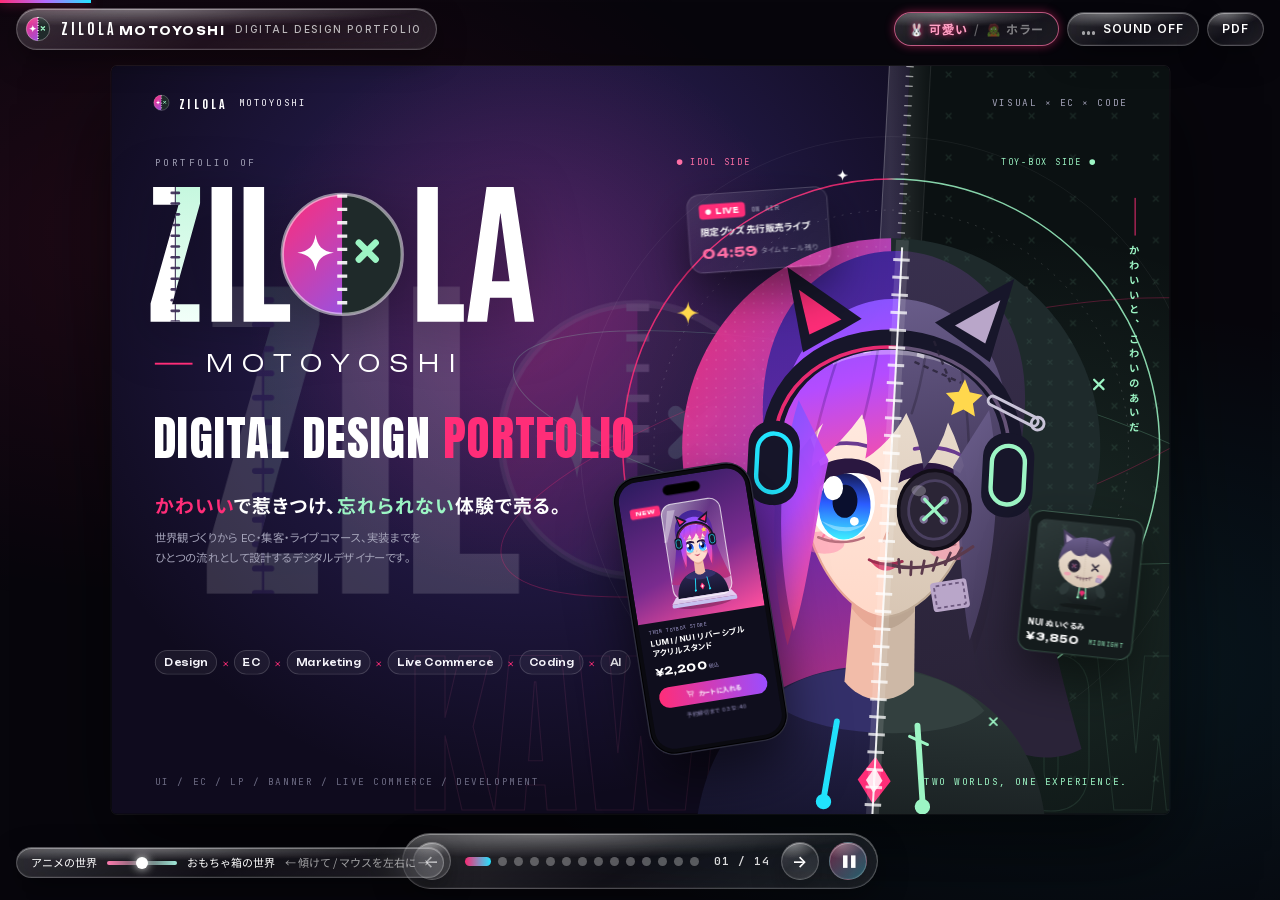
==== commit 8286eb6c: "Add kawaii/horror world toggle (visuals + music), manual choice overrides tilt" ====
--- a/index.html
+++ b/index.html
@@ -283,6 +283,7 @@
 <header id="top">
   <div id="brand" class="glassui"><svg viewBox="0 0 40 40"><use href="#zm"/></svg><span><b class="zl">ZILOLA</b>MOTOYOSHI</span><small>DIGITAL DESIGN PORTFOLIO</small></div>
   <div id="tools">
+    <button id="worldtoggle" class="glassui" type="button" aria-pressed="false" aria-label="可愛い／ホラーの世界を切替"><span class="wt-k">🐰 可愛い</span><span class="wt-sep">/</span><span class="wt-h">🧟 ホラー</span></button>
     <button id="motion" class="glassui" type="button"><svg width="14" height="14" viewBox="0 0 24 24" fill="none" stroke="#fff" stroke-width="2"><rect x="7" y="2" width="10" height="20" rx="2"/><path d="M3 8c-1 2-1 6 0 8M21 8c1 2 1 6 0 8"/></svg><span>モーションON</span></button>
     <button id="sound" class="glassui" type="button" aria-pressed="false" aria-label="サウンド切替"><span class="eq"><i></i><i></i><i></i></span><span>SOUND OFF</span></button>
     <a id="pdf" class="glassui" href="portfolio.pdf" target="_blank" rel="noopener" style="display:inline-block;text-decoration:none;font:600 12px/1 Inter,sans-serif;letter-spacing:.08em;padding:10px 14px">PDF</a>
@@ -418,6 +419,53 @@
       <div><i>11</i><em style="background:var(--pink)"></em>Funnel Operations</div>
       <div><i>12</i><em style="background:var(--cyan)"></em>Development</div>
       <div><i>13</i><em style="background:var(--dim)"></em>Skills</div>
+      <div class="kcta-cell"><i style="font-size:8px">WEB</i><em style="background:var(--yellow)"></em><a class="kcta" href="vue-dashboard/" target="_blank" rel="noopener">Vue KPI Dashboard ↗</a><a class="kchar" href="vue-dashboard/" target="_blank" rel="noopener" aria-label="Vue KPI Dashboard を開く" tabindex="-1"><span class="kc-live">● LIVE</span><i class="kc-fr"></i><svg class="kc-k" viewBox="0 0 200 260"><g class="kc-bub"><rect x="30" y="6" width="140" height="36" rx="18" fill="#fff" stroke="#FF6FA5" stroke-width="2.5"/><path d="M128 40 l10 12 l2-12z" fill="#fff" stroke="#FF6FA5" stroke-width="2.5" stroke-linejoin="round"/><rect x="126" y="36" width="16" height="6" fill="#fff"/><text class="kc-t1" x="100" y="30" text-anchor="middle" font-family="'Noto Sans JP','Hiragino Sans',sans-serif" font-weight="700" font-size="15" fill="#FF2D78">ここを押してね！</text><text class="kc-t2" x="100" y="30" text-anchor="middle" font-family="'Noto Sans JP','Hiragino Sans',sans-serif" font-weight="700" font-size="12.5" fill="#FF2D78">ダッシュボード見てね♡</text><text class="kc-t3" x="100" y="30" text-anchor="middle" font-family="'Noto Sans JP','Hiragino Sans',sans-serif" font-weight="700" font-size="14" fill="#FF2D78">LIVEデモ配信中！</text></g><g class="kc-b"><g class="kc-sw"><ellipse cx="80" cy="95" rx="13" ry="34" fill="#fff" stroke="#e4a7c3" stroke-width="2.5" transform="rotate(-10 80 95)"/><ellipse cx="80" cy="97" rx="6" ry="24" fill="#ffc6dc" transform="rotate(-10 80 95)"/><ellipse cx="120" cy="95" rx="13" ry="34" fill="#fff" stroke="#e4a7c3" stroke-width="2.5" transform="rotate(10 120 95)"/><ellipse cx="120" cy="97" rx="6" ry="24" fill="#ffc6dc" transform="rotate(10 120 95)"/>
+<ellipse cx="100" cy="200" rx="46" ry="42" fill="#fff" stroke="#e4a7c3" stroke-width="2.5"/><ellipse cx="100" cy="158" rx="50" ry="40" fill="#fff" stroke="#e4a7c3" stroke-width="2.5"/>
+<g class="kc-e"><ellipse cx="82" cy="158" rx="8" ry="10" fill="#3b2a4a"/><circle cx="85" cy="154" r="3" fill="#fff"/></g><g class="kc-e"><ellipse cx="118" cy="158" rx="8" ry="10" fill="#3b2a4a"/><circle cx="121" cy="154" r="3" fill="#fff"/></g>
+<ellipse cx="70" cy="174" rx="9" ry="5" fill="#ffb3cf" opacity=".8"/><ellipse cx="130" cy="174" rx="9" ry="5" fill="#ffb3cf" opacity=".8"/><path d="M95 172 q5 5 10 0" stroke="#3b2a4a" stroke-width="2.5" fill="none" stroke-linecap="round"/>
+<path d="M138 190 q14 -14 20 -40" stroke="#e4a7c3" stroke-width="13" fill="none" stroke-linecap="round"/><path d="M138 190 q14 -14 20 -40" stroke="#fff" stroke-width="8" fill="none" stroke-linecap="round"/><g class="kc-h" transform="translate(158 146)"><rect x="-4" y="-26" width="9" height="24" rx="4.5" fill="#fff" stroke="#e4a7c3" stroke-width="2.5"/><rect x="-2.5" y="-25" width="6" height="5" rx="2" fill="#ffc6dc"/><rect x="-9" y="-6" width="20" height="16" rx="7" fill="#fff" stroke="#e4a7c3" stroke-width="2.5"/><path d="M-4 2h12M-4 6h12" stroke="#e4a7c3" stroke-width="1.5" stroke-linecap="round" opacity=".5"/></g></g></g></svg><svg class="kc-z" viewBox="0 0 200 260"><g class="kc-bub"><rect x="30" y="6" width="140" height="36" rx="18" fill="#14111d" stroke="#9CF5C4" stroke-width="2.5"/><path d="M128 40 l10 12 l2-12z" fill="#14111d" stroke="#9CF5C4" stroke-width="2.5" stroke-linejoin="round"/><rect x="126" y="36" width="16" height="6" fill="#14111d"/><text class="kc-t1" x="100" y="30" text-anchor="middle" font-family="'Noto Sans JP','Hiragino Sans',sans-serif" font-weight="700" font-size="15" fill="#9CF5C4">ここを押してね！</text><text class="kc-t2" x="100" y="30" text-anchor="middle" font-family="'Noto Sans JP','Hiragino Sans',sans-serif" font-weight="700" font-size="12.5" fill="#9CF5C4">ダッシュボード見てね♡</text><text class="kc-t3" x="100" y="30" text-anchor="middle" font-family="'Noto Sans JP','Hiragino Sans',sans-serif" font-weight="700" font-size="14" fill="#9CF5C4">LIVEデモ配信中！</text></g><g class="kc-b"><g class="kc-sw"><ellipse cx="80" cy="95" rx="12" ry="32" fill="#9fb3a3" stroke="#2d3a30" stroke-width="2.5" transform="rotate(-14 80 95)"/><path d="M118 112 q2 -30 20 -40 q6 14 -8 26 l4 10z" fill="#9fb3a3" stroke="#2d3a30" stroke-width="2.5"/><path d="M128 84 l6 6" stroke="#2d3a30" stroke-width="2"/>
+<ellipse cx="100" cy="200" rx="44" ry="38" fill="#9fb3a3" stroke="#2d3a30" stroke-width="2.5"/><ellipse cx="100" cy="158" rx="50" ry="40" fill="#9fb3a3" stroke="#2d3a30" stroke-width="2.5"/>
+<rect x="60" y="128" width="40" height="10" rx="3" fill="#efe6d6" stroke="#8a7a66" stroke-width="1.5" transform="rotate(-18 80 133)"/>
+<g class="kc-e"><circle cx="82" cy="158" r="10" fill="#14111d"/><circle cx="85" cy="154" r="3" fill="#FF2D78"/></g><circle cx="118" cy="158" r="10" fill="#FF2D78" stroke="#2d3a30" stroke-width="2"/><circle cx="115" cy="155" r="1.8" fill="#2d3a30"/><circle cx="121" cy="155" r="1.8" fill="#2d3a30"/><circle cx="115" cy="161" r="1.8" fill="#2d3a30"/><circle cx="121" cy="161" r="1.8" fill="#2d3a30"/>
+<path d="M88 178 q12 8 24 0" stroke="#2d3a30" stroke-width="2.5" fill="none"/><path d="M104 181 q1 10 -2 14 q-3 -4 -1 -12" fill="#FF2D78"/><ellipse cx="68" cy="174" rx="7" ry="4" fill="#ff6f9e" opacity=".6"/>
+<path d="M136 190 q16 -12 20 -40" stroke="#2d3a30" stroke-width="13" fill="none" stroke-linecap="round"/><path d="M136 190 q16 -12 20 -40" stroke="#9fb3a3" stroke-width="8" fill="none" stroke-linecap="round"/><g class="kc-h" transform="translate(156 146)"><rect x="-4" y="-26" width="9" height="24" rx="4.5" fill="#9fb3a3" stroke="#2d3a30" stroke-width="2.5"/><rect x="-2.5" y="-25" width="6" height="5" rx="2" fill="#FF2D78"/><rect x="-9" y="-6" width="20" height="16" rx="7" fill="#9fb3a3" stroke="#2d3a30" stroke-width="2.5"/><path d="M-4 2h12M-4 6h12" stroke="#2d3a30" stroke-width="1.5" stroke-linecap="round" opacity=".5"/></g></g></g></svg></a><style>
+.toc .kcta-cell{position:relative;overflow:visible;min-width:0}
+.kcta{display:inline-block;white-space:nowrap;color:#fff;text-decoration:none;font-weight:700;padding:2px 8px;border-radius:999px;border:1px solid var(--pink);background:linear-gradient(90deg,rgba(255,45,120,.28),rgba(34,229,255,.22));text-shadow:0 0 6px rgba(255,111,165,.9);box-shadow:0 0 8px rgba(255,45,120,.7),0 0 16px rgba(34,229,255,.35);animation:kctaGlow 1.6s ease-in-out infinite alternate,kctaWig 2.8s ease-in-out infinite;position:relative;z-index:3}
+.kcta:hover,.kcta:focus-visible{background:linear-gradient(90deg,var(--pink),var(--violet));outline:none}
+.kcta-cue{position:absolute;left:100%;top:6px;margin-left:6px;white-space:nowrap;font-family:var(--mono);font-size:8.5px;letter-spacing:.06em;color:var(--yellow);text-shadow:0 0 6px rgba(255,216,77,.7);pointer-events:none;display:flex;gap:3px;align-items:center}
+.kcta-cue b{display:inline-block;font-size:12px;animation:kctaPt .8s ease-in-out infinite alternate}
+@keyframes kctaGlow{from{box-shadow:0 0 6px rgba(255,45,120,.6),0 0 12px rgba(34,229,255,.25);border-color:var(--pink)}to{box-shadow:0 0 14px rgba(255,45,120,1),0 0 26px rgba(34,229,255,.7);border-color:var(--cyan)}}
+@keyframes kctaWig{0%,70%,100%{transform:rotate(0) translateY(0)}76%{transform:rotate(-3deg) translateY(-2px)}82%{transform:rotate(3deg) translateY(-2px)}88%{transform:rotate(-2deg)}94%{transform:rotate(1deg)}}
+@keyframes kctaPt{from{transform:translateX(0)}to{transform:translateX(-5px)}}
+.kchar{position:absolute;left:0;top:calc(100% + 2px);width:78px;height:100px;display:block;z-index:4;cursor:pointer}
+.kchar svg{position:absolute;inset:4px 2px 0;width:calc(100% - 4px);height:calc(100% - 4px);overflow:visible;transition:opacity .25s linear}
+.kchar .kc-k{opacity:calc(1 - var(--tr,0))}.kchar .kc-z{opacity:var(--tr,0)}
+.kc-live{position:absolute;right:-4px;bottom:6px;z-index:2;font:700 6.5px/1 var(--mono,monospace);letter-spacing:.08em;color:#fff;background:#e5173f;padding:2px 4px;border-radius:3px;box-shadow:0 0 6px rgba(229,23,63,.8);animation:kcLive 1.2s steps(2) infinite}
+.kc-fr{position:absolute;left:4px;right:0;top:34px;bottom:2px;border-radius:6px;pointer-events:none;background:linear-gradient(var(--pink),var(--pink)) 0 0/8px 1.5px,linear-gradient(var(--pink),var(--pink)) 0 0/1.5px 8px,linear-gradient(var(--cyan),var(--cyan)) 100% 100%/8px 1.5px,linear-gradient(var(--cyan),var(--cyan)) 100% 100%/1.5px 8px;background-repeat:no-repeat;opacity:.8}
+.kchar .kc-b{animation:kcBob 2.4s ease-in-out infinite,kcJump 9s ease-in-out infinite;transform-box:fill-box;transform-origin:50% 100%}
+.kchar .kc-sw{animation:kcSway 3.6s ease-in-out infinite,kcBreath 2.2s ease-in-out infinite;transform-box:fill-box;transform-origin:50% 100%}
+.kchar .kc-h{animation:kcTap .45s ease-in-out infinite alternate,kcWave 9s ease-in-out infinite;transform-box:fill-box;transform-origin:50% 100%}
+.kchar .kc-e{animation:kcBlink 3.7s infinite;transform-box:fill-box;transform-origin:center}
+.kchar .kc-bub{animation:kcPop 2.4s ease-in-out infinite;transform-box:fill-box;transform-origin:70% 100%}
+.kchar .kc-t1,.kchar .kc-t2,.kchar .kc-t3{opacity:0;animation:kcTxt 7.5s infinite}.kchar .kc-t2{animation-delay:2.5s}.kchar .kc-t3{animation-delay:5s}
+@keyframes kcBob{50%{transform:translateY(-4px)}}
+@keyframes kcJump{0%,84%,100%{translate:0 0}88%{translate:0 -16px}92%{translate:0 0}94%{translate:0 -6px}96%{translate:0 0}}
+@keyframes kcSway{0%,100%{rotate:-4deg}50%{rotate:4deg}}
+@keyframes kcBreath{0%,100%{scale:1 1}50%{scale:1.03 .97}}
+@keyframes kcTap{from{translate:0 0}to{translate:-3px -6px}}
+@keyframes kcWave{0%,40%,60%,100%{rotate:0deg}45%{rotate:28deg}50%{rotate:-18deg}55%{rotate:24deg}}
+@keyframes kcBlink{0%,90%,100%{transform:scaleY(1)}93%{transform:scaleY(.1)}96%{transform:scaleY(1)}}
+@keyframes kcPop{50%{transform:scale(1.06)}}
+@keyframes kcTxt{0%{opacity:0}4%,30%{opacity:1}34%,100%{opacity:0}}
+@keyframes kcLive{50%{opacity:.55}}
+#worldtoggle{display:inline-flex;align-items:center;gap:6px;font:700 12px/1 'Noto Sans JP','Inter',sans-serif;color:#fff;cursor:pointer;border:1px solid rgba(255,111,165,.7);box-shadow:0 0 10px rgba(255,45,120,.45)}
+#worldtoggle span{opacity:.45;transition:opacity .2s,color .2s}#worldtoggle .wt-sep{opacity:.35}
+#worldtoggle .wt-k.on{opacity:1;color:#FF9FC4;text-shadow:0 0 6px rgba(255,45,120,.8)}#worldtoggle .wt-h.on{opacity:1;color:#9CF5C4;text-shadow:0 0 6px rgba(156,245,196,.8)}
+@media (max-width:640px){#worldtoggle{position:fixed;left:10px;top:calc(var(--chrome-top) + 6px);z-index:21;font-size:12px;padding:8px 12px}}
+.wt-anim .world-layer,.wt-anim .kchar svg,.wt-anim #bgfx{transition:opacity .6s ease}
+#worldtoggle[data-world=horror]{border-color:rgba(156,245,196,.7);box-shadow:0 0 10px rgba(156,245,196,.45)}
+@media (prefers-reduced-motion:reduce){.kcta,.kchar .kc-b,.kchar .kc-sw,.kchar .kc-h,.kchar .kc-e,.kchar .kc-bub,.kc-live{animation:none}.kchar .kc-t2,.kchar .kc-t3{animation:none;opacity:0}.kchar .kc-t1{animation:none;opacity:1}}
+</style></div>
       <div style="grid-column:span 2;color:var(--muted);font-size:10px"><em style="background:var(--cyan)"></em>CONCEPT WORK（自主制作）　<em style="background:var(--pink)"></em>PROJECT / EXPERIENCE（実務）</div>
     </div>
   </div>
